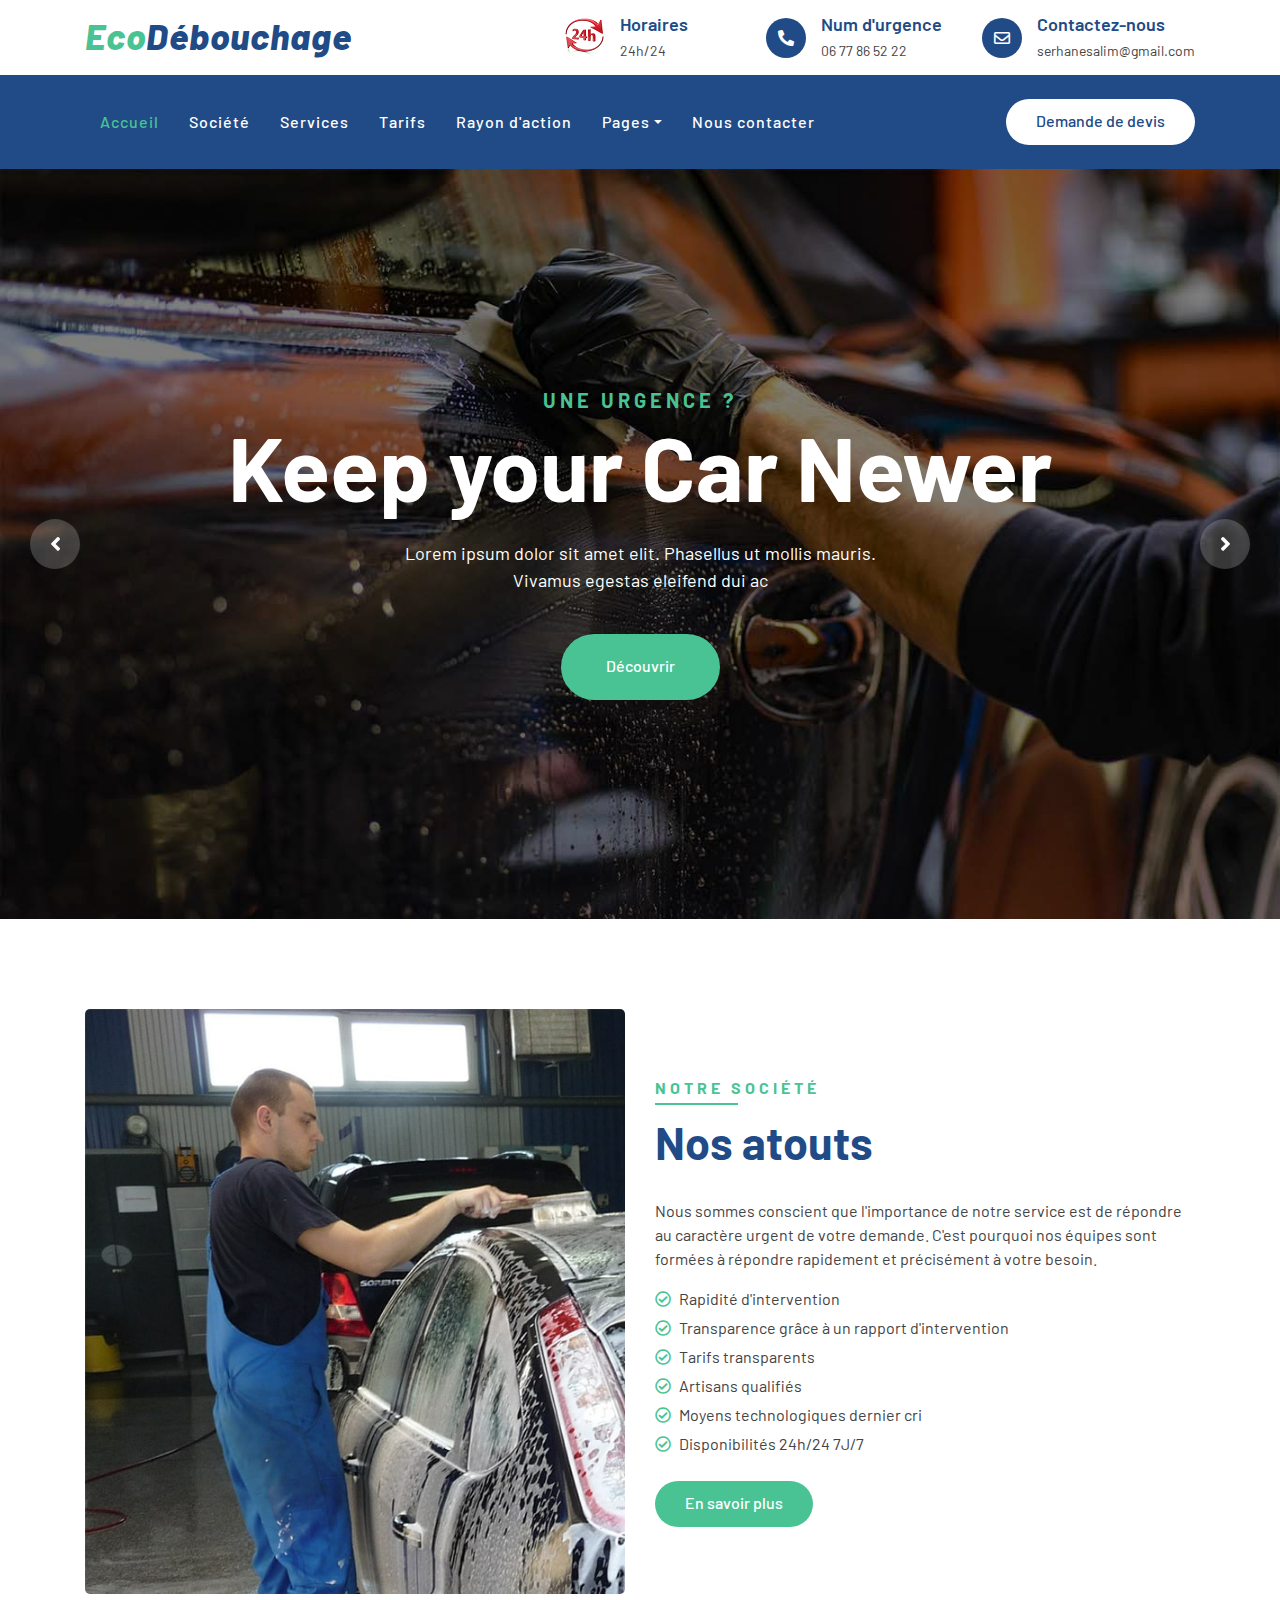
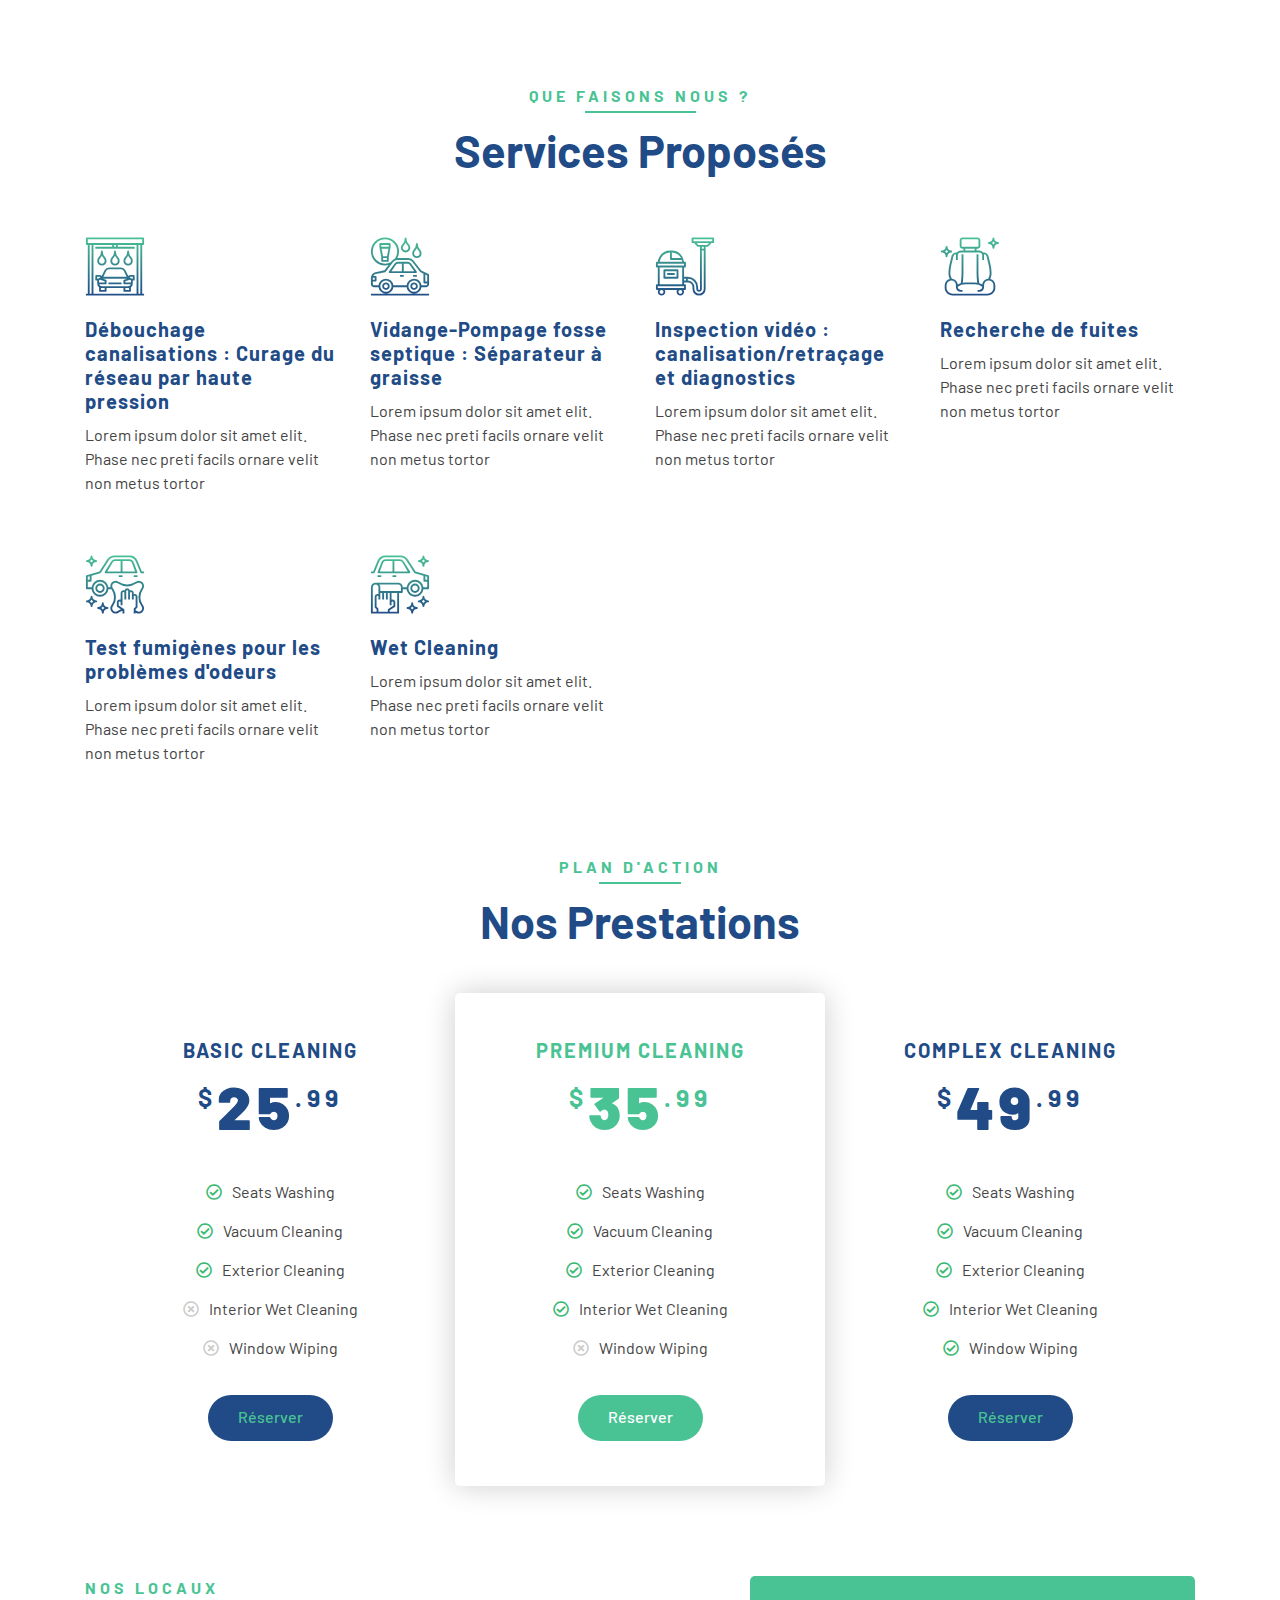
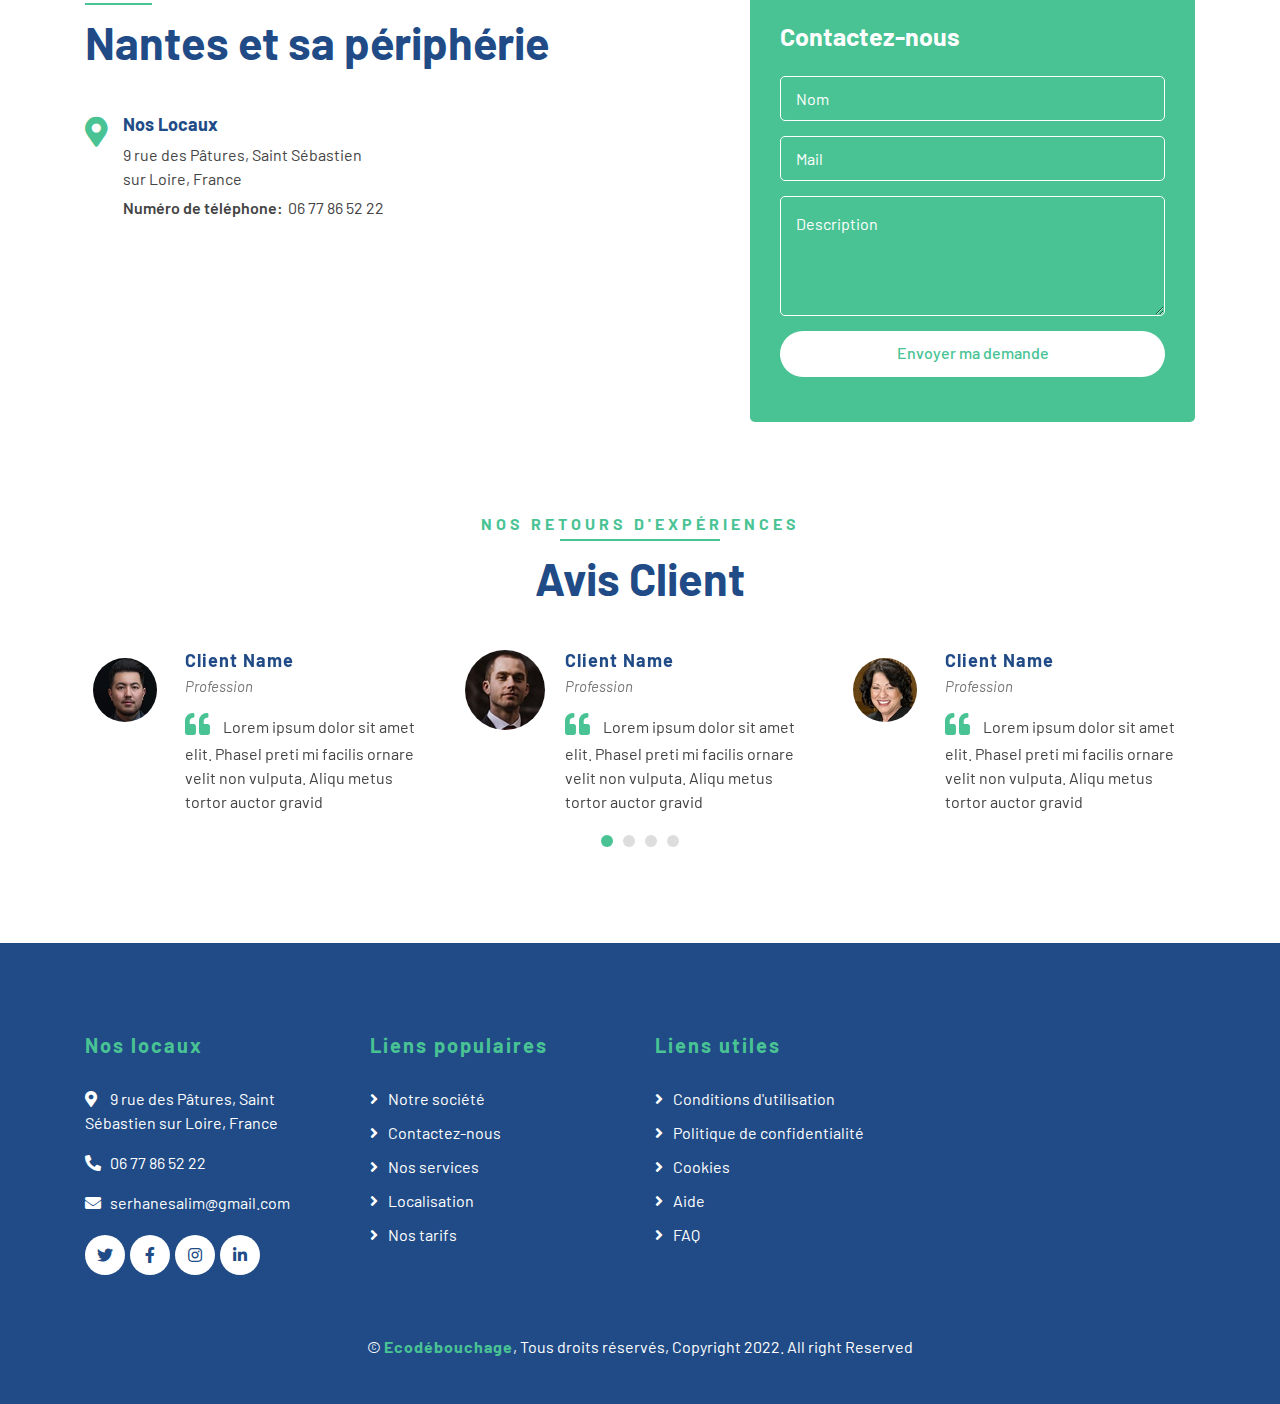
==== index.html @ 268117c9 "15e version, suppression du du bloc employés" ====
<!DOCTYPE html>
<html lang="en">
    <head>
        <meta charset="utf-8">
        <title>Eco débouchage</title>
        <meta content="width=device-width, initial-scale=1.0" name="viewport">
        <meta content="Free Website Template" name="keywords">
        <meta content="Free Website Template" name="description">

        <!-- Favicon -->
        <link href="img/favicon.ico" rel="icon">

        <!-- Google Font -->
        <link href="https://fonts.googleapis.com/css2?family=Barlow:wght@400;500;600;700;800;900&display=swap" rel="stylesheet"> 
        
        <!-- CSS Libraries -->
        <link href="https://stackpath.bootstrapcdn.com/bootstrap/4.4.1/css/bootstrap.min.css" rel="stylesheet">
        <link href="https://cdnjs.cloudflare.com/ajax/libs/font-awesome/5.10.0/css/all.min.css" rel="stylesheet">
        <link href="lib/flaticon/font/flaticon.css" rel="stylesheet">
        <link href="lib/animate/animate.min.css" rel="stylesheet">
        <link href="lib/owlcarousel/assets/owl.carousel.min.css" rel="stylesheet">

        <!-- Template Stylesheet -->
        <link href="css/style.css" rel="stylesheet">
    </head>

    <body>
        <!-- Top Bar Start -->
        <div class="top-bar">
            <div class="container">
                <div class="row align-items-center">
                    <div class="col-lg-4 col-md-12">
                        <div class="logo">
                            <a href="index.html">
                                <h1>Eco<span>Débouchage</span></h1>
                                <!-- <img src="img/logo.jpg" alt="Logo"> -->
                            </a>
                        </div>
                    </div>
                    <div class="col-lg-8 col-md-7 d-none d-lg-block">
                        <div class="row">
                            <div class="col-4">
                                <div class="top-bar-item">
                                    <div class="top-bar-icon">
                                        <img src="img/logo24.PNG" alt="logo24">
                                    </div>
                                    <div class="top-bar-text">
                                        <h3>Horaires</h3>
                                        <p>24h/24</p>
                                    </div>
                                </div>
                            </div>
                            <div class="col-4">
                                <div class="top-bar-item">
                                    <div class="top-bar-icon">
                                        <i class="fa fa-phone-alt"></i>
                                    </div>
                                    <div class="top-bar-text">
                                        <h3>Num d'urgence</h3>
                                        <p>06 77 86 52 22</p>
                                    </div>
                                </div>
                            </div>
                            <div class="col-4">
                                <div class="top-bar-item">
                                    <div class="top-bar-icon">
                                        <i class="far fa-envelope"></i>
                                    </div>
                                    <div class="top-bar-text">
                                        <h3>Contactez-nous</h3>
                                        <p>serhanesalim@gmail.com</p>
                                    </div>
                                </div>
                            </div>
                        </div>
                    </div>
                </div>
            </div>
        </div>
        <!-- Top Bar End -->

        <!-- Nav Bar Start -->
        <div class="nav-bar">
            <div class="container">
                <nav class="navbar navbar-expand-lg bg-dark navbar-dark">
                    <a href="#" class="navbar-brand">MENU</a>
                    <button type="button" class="navbar-toggler" data-toggle="collapse" data-target="#navbarCollapse">
                        <span class="navbar-toggler-icon"></span>
                    </button>

                    <div class="collapse navbar-collapse justify-content-between" id="navbarCollapse">
                        <div class="navbar-nav mr-auto">
                            <a href="index.html" class="nav-item nav-link active">Accueil</a>
                            <a href="about.html" class="nav-item nav-link">Société</a>
                            <a href="service.html" class="nav-item nav-link">Services</a>
                            <a href="price.html" class="nav-item nav-link">Tarifs</a>
                            <a href="location.html" class="nav-item nav-link">Rayon d'action</a>
                            <div class="nav-item dropdown">
                                <a href="#" class="nav-link dropdown-toggle" data-toggle="dropdown">Pages</a>
                                <div class="dropdown-menu">
                                    <a href="team.html" class="dropdown-item">Nos collaborateurs</a>
                                    <a href="booking.html" class="dropdown-item">Prendre un rendez-vous</a>
                                </div>
                            </div>
                            <a href="contact.html" class="nav-item nav-link">Nous contacter</a>
                        </div>
                        <div class="ml-auto">
                            <a class="btn btn-custom" href="#">Demande de devis</a>
                        </div>
                    </div>
                </nav>
            </div>
        </div>
        <!-- Nav Bar End -->


        <!-- Carousel Start -->
        <div class="carousel">
            <div class="container-fluid">
                <div class="owl-carousel">
                    <div class="carousel-item">
                        <div class="carousel-img">
                            <img src="img/carousel-1.jpg" alt="Image">
                        </div>
                        <div class="carousel-text">
                            <h3>Une Urgence ?</h3>
                            <h1>Keep your Car Newer</h1>
                            <p>
                                Lorem ipsum dolor sit amet elit. Phasellus ut mollis mauris. Vivamus egestas eleifend dui ac
                            </p>
                            <a class="btn btn-custom" href="about.html">Découvrir</a>
                        </div>
                    </div>
                    <div class="carousel-item">
                        <div class="carousel-img">
                            <img src="img/carousel-2.jpg" alt="Image">
                        </div>
                        <div class="carousel-text">
                            <h3>Une Urgence ?</h3>
                            <h1>Quality service for you</h1>
                            <p>
                                Morbi sagittis turpis id suscipit feugiat. Suspendisse eu augue urna. Morbi sagittis orci sodales
                            </p>
                            <a class="btn btn-custom" href="about.html">Découvrir</a>
                        </div>
                    </div>
                    <div class="carousel-item">
                        <div class="carousel-img">
                            <img src="img/carousel-3.jpg" alt="Image">
                        </div>
                        <div class="carousel-text">
                            <h3>Une Urgence ?</h3>
                            <h1>Exterior & Interior Washing</h1>
                            <p>
                                Sed ultrices, est eget feugiat accumsan, dui nibh egestas tortor, ut rhoncus nibh ligula euismod quam
                            </p>
                            <a class="btn btn-custom" href="about.html">Découvrir</a>
                        </div>
                    </div>
                </div>
            </div>
        </div>
        <!-- Carousel End -->
        

        <!-- About Start -->
        <div class="about">
            <div class="container">
                <div class="row align-items-center">
                    <div class="col-lg-6">
                        <div class="about-img">
                            <img src="img/about.jpg" alt="Image">
                        </div>
                    </div>
                    <div class="col-lg-6">
                        <div class="section-header text-left">
                            <p>Notre société</p>
                            <h2>Nos atouts</h2>
                        </div>
                        <div class="about-content">
                            <p>
                                Nous sommes conscient que l'importance de notre service est de répondre au caractère urgent de votre demande. C'est pourquoi nos équipes sont formées à répondre rapidement et précisément à votre besoin. 
                            </p>
                            <ul>
                                <li><i class="far fa-check-circle"></i>Rapidité d'intervention</li>
                                <li><i class="far fa-check-circle"></i>Transparence grâce à un rapport d'intervention</li>
                                <li><i class="far fa-check-circle"></i>Tarifs transparents</li>
                                <li><i class="far fa-check-circle"></i>Artisans qualifiés</li>
                                <li><i class="far fa-check-circle"></i>Moyens technologiques dernier cri</li>
                                <li><i class="far fa-check-circle"></i>Disponibilités 24h/24 7J/7</li>
                            </ul>
                            <a class="btn btn-custom" href="service.html">En savoir plus</a>
                        </div>
                    </div>
                </div>
            </div>
        </div>
        <!-- About End -->


        <!-- Service Start -->
        <div class="service">
            <div class="container">
                <div class="section-header text-center">
                    <p>Que faisons nous ?</p>
                    <h2>Services Proposés</h2>
                </div>
                <div class="row">
                    <div class="col-lg-3 col-md-6">
                        <div class="service-item">
                            <i class="flaticon-car-wash-1"></i>
                            <h3>Débouchage canalisations : Curage du réseau par haute pression</h3>
                            <p>Lorem ipsum dolor sit amet elit. Phase nec preti facils ornare velit non metus tortor</p>
                        </div>
                    </div>
                    <div class="col-lg-3 col-md-6">
                        <div class="service-item">
                            <i class="flaticon-car-wash"></i>
                            <h3>Vidange-Pompage fosse septique : Séparateur à graisse</h3>
                            <p>Lorem ipsum dolor sit amet elit. Phase nec preti facils ornare velit non metus tortor</p>
                        </div>
                    </div>
                    <div class="col-lg-3 col-md-6">
                        <div class="service-item">
                            <i class="flaticon-vacuum-cleaner"></i>
                            <h3>Inspection vidéo : canalisation/retraçage et diagnostics</h3>
                            <p>Lorem ipsum dolor sit amet elit. Phase nec preti facils ornare velit non metus tortor</p>
                        </div>
                    </div>
                    <div class="col-lg-3 col-md-6">
                        <div class="service-item">
                            <i class="flaticon-seat"></i>
                            <h3>Recherche de fuites</h3>
                            <p>Lorem ipsum dolor sit amet elit. Phase nec preti facils ornare velit non metus tortor</p>
                        </div>
                    </div>
                    <div class="col-lg-3 col-md-6">
                        <div class="service-item">
                            <i class="flaticon-car-service"></i>
                            <h3>Test fumigènes pour les problèmes d'odeurs</h3>
                            <p>Lorem ipsum dolor sit amet elit. Phase nec preti facils ornare velit non metus tortor</p>
                        </div>
                    </div>
                    <div class="col-lg-3 col-md-6">
                        <div class="service-item">
                            <i class="flaticon-car-service-2"></i>
                            <h3>Wet Cleaning</h3>
                            <p>Lorem ipsum dolor sit amet elit. Phase nec preti facils ornare velit non metus tortor</p>
                        </div>
                    </div>
                </div>
            </div>
        </div>
        <!-- Service End -->
        
        
        <!-- Facts Start -->
        <!-- Facts End -->
        
        
        <!-- Price Start -->
        <div class="price">
            <div class="container">
                <div class="section-header text-center">
                    <p>Plan d'action</p>
                    <h2>Nos Prestations</h2>
                </div>
                <div class="row">
                    <div class="col-md-4">
                        <div class="price-item">
                            <div class="price-header">
                                <h3>Basic Cleaning</h3>
                                <h2><span>$</span><strong>25</strong><span>.99</span></h2>
                            </div>
                            <div class="price-body">
                                <ul>
                                    <li><i class="far fa-check-circle"></i>Seats Washing</li>
                                    <li><i class="far fa-check-circle"></i>Vacuum Cleaning</li>
                                    <li><i class="far fa-check-circle"></i>Exterior Cleaning</li>
                                    <li><i class="far fa-times-circle"></i>Interior Wet Cleaning</li>
                                    <li><i class="far fa-times-circle"></i>Window Wiping</li>
                                </ul>
                            </div>
                            <div class="price-footer">
                                <a class="btn btn-custom" href="">Réserver</a>
                            </div>
                        </div>
                    </div>
                    <div class="col-md-4">
                        <div class="price-item featured-item">
                            <div class="price-header">
                                <h3>Premium Cleaning</h3>
                                <h2><span>$</span><strong>35</strong><span>.99</span></h2>
                            </div>
                            <div class="price-body">
                                <ul>
                                    <li><i class="far fa-check-circle"></i>Seats Washing</li>
                                    <li><i class="far fa-check-circle"></i>Vacuum Cleaning</li>
                                    <li><i class="far fa-check-circle"></i>Exterior Cleaning</li>
                                    <li><i class="far fa-check-circle"></i>Interior Wet Cleaning</li>
                                    <li><i class="far fa-times-circle"></i>Window Wiping</li>
                                </ul>
                            </div>
                            <div class="price-footer">
                                <a class="btn btn-custom" href="">Réserver</a>
                            </div>
                        </div>
                    </div>
                    <div class="col-md-4">
                        <div class="price-item">
                            <div class="price-header">
                                <h3>Complex Cleaning</h3>
                                <h2><span>$</span><strong>49</strong><span>.99</span></h2>
                            </div>
                            <div class="price-body">
                                <ul>
                                    <li><i class="far fa-check-circle"></i>Seats Washing</li>
                                    <li><i class="far fa-check-circle"></i>Vacuum Cleaning</li>
                                    <li><i class="far fa-check-circle"></i>Exterior Cleaning</li>
                                    <li><i class="far fa-check-circle"></i>Interior Wet Cleaning</li>
                                    <li><i class="far fa-check-circle"></i>Window Wiping</li>
                                </ul>
                            </div>
                            <div class="price-footer">
                                <a class="btn btn-custom" href="">Réserver</a>
                            </div>
                        </div>
                    </div>
                </div>
            </div>
        </div>
        <!-- Price End -->
        
        
        <!-- Location Start -->
        <div class="location">
            <div class="container">
                <div class="row">
                    <div class="col-lg-7">
                        <div class="section-header text-left">
                            <p>Nos locaux</p>
                            <h2>Nantes et sa périphérie</h2>
                        </div>
                        <div class="row">
                            <div class="col-md-6">
                                <div class="location-item">
                                    <i class="fa fa-map-marker-alt"></i>
                                    <div class="location-text">
                                        <h3>Nos Locaux</h3>
                                        <p>9 rue des Pâtures, Saint Sébastien sur Loire, France</p>
                                        <p><strong>Numéro de téléphone:</strong>06 77 86 52 22</p>
                                    </div>
                                </div>
                            </div>
                        </div>
                    </div>
                    <div class="col-lg-5">
                        <div class="location-form">
                            <h3>Contactez-nous</h3>
                            <form>
                                <div class="control-group">
                                    <input type="text" class="form-control" placeholder="Nom" required="required" />
                                </div>
                                <div class="control-group">
                                    <input type="email" class="form-control" placeholder="Mail" required="required" />
                                </div>
                                <div class="control-group">
                                    <textarea class="form-control" placeholder="Description" required="required"></textarea>
                                </div>
                                <div>
                                    <button class="btn btn-custom" type="submit">Envoyer ma demande</button>
                                </div>
                            </form>
                        </div>
                    </div>
                </div>
            </div>
        </div>
        <!-- Location End -->
        <!-- Team Start -->
        <!-- Team End -->
        <!-- Testimonial Start -->
        <div class="testimonial">
            <div class="container">
                <div class="section-header text-center">
                    <p>Nos retours d'expériences</p>
                    <h2>Avis Client</h2>
                </div>
                <div class="owl-carousel testimonials-carousel">
                    <div class="testimonial-item">
                        <img src="img/testimonial-1.jpg" alt="Image">
                        <div class="testimonial-text">
                            <h3>Client Name</h3>
                            <h4>Profession</h4>
                            <p>
                                Lorem ipsum dolor sit amet elit. Phasel preti mi facilis ornare velit non vulputa. Aliqu metus tortor auctor gravid
                            </p>
                        </div>
                    </div>
                    <div class="testimonial-item">
                        <img src="img/testimonial-2.jpg" alt="Image">
                        <div class="testimonial-text">
                            <h3>Client Name</h3>
                            <h4>Profession</h4>
                            <p>
                                Lorem ipsum dolor sit amet elit. Phasel preti mi facilis ornare velit non vulputa. Aliqu metus tortor auctor gravid
                            </p>
                        </div>
                    </div>
                    <div class="testimonial-item">
                        <img src="img/testimonial-3.jpg" alt="Image">
                        <div class="testimonial-text">
                            <h3>Client Name</h3>
                            <h4>Profession</h4>
                            <p>
                                Lorem ipsum dolor sit amet elit. Phasel preti mi facilis ornare velit non vulputa. Aliqu metus tortor auctor gravid
                            </p>
                        </div>
                    </div>
                    <div class="testimonial-item">
                        <img src="img/testimonial-4.jpg" alt="Image">
                        <div class="testimonial-text">
                            <h3>Client Name</h3>
                            <h4>Profession</h4>
                            <p>
                                Lorem ipsum dolor sit amet elit. Phasel preti mi facilis ornare velit non vulputa. Aliqu metus tortor auctor gravid
                            </p>
                        </div>
                    </div>
                </div>
            </div>
        </div>
        <!-- Testimonial End -->

        <!-- Footer Start -->
        <div class="footer">
            <div class="container">
                <div class="row">
                    <div class="col-lg-3 col-md-6">
                        <div class="footer-contact">
                            <h2>Nos locaux</h2>
                            <p><i class="fa fa-map-marker-alt"></i>9 rue des Pâtures, Saint Sébastien sur Loire, France</p>
                            <p><i class="fa fa-phone-alt"></i>06 77 86 52 22</p>
                            <p><i class="fa fa-envelope"></i>serhanesalim@gmail.com</p>
                            <div class="footer-social">
                                <a class="btn" href="https://twitter.com"><i class="fab fa-twitter"></i></a>
                                <a class="btn" href="https://fr-fr.facebook.com"><i class="fab fa-facebook-f"></i></a>
                                <a class="btn" href="https://www.instagram.com"><i class="fab fa-instagram"></i></a>
                                <a class="btn" href="https://www.linkedin.com"><i class="fab fa-linkedin-in"></i></a>
                            </div>
                        </div>
                    </div>
                    <div class="col-lg-3 col-md-6">
                        <div class="footer-link">
                            <h2>Liens populaires</h2>
                            <a href="about.html">Notre société</a>
                            <a href="contact.html">Contactez-nous</a>
                            <a href="service.html">Nos services</a>
                            <a href="location.html">Localisation</a>
                            <a href="price.html">Nos tarifs</a>
                        </div>
                    </div>
                    <div class="col-lg-3 col-md-6">
                        <div class="footer-link">
                            <h2>Liens utiles</h2>
                            <a href="">Conditions d'utilisation</a>
                            <a href="">Politique de confidentialité</a>
                            <a href="">Cookies</a>
                            <a href="">Aide</a>
                            <a href="">FAQ</a>
                        </div>
                    </div>
                </div>
            </div>
            <div class="container copyright">
                <p>&copy; <a href="#">Ecodébouchage</a>, Tous droits réservés, Copyright 2022. All right Reserved</p>
            </div>
        </div>
        <!-- Footer End -->
        
        <!-- Back to top button -->
        <a href="#" class="back-to-top"><i class="fa fa-chevron-up"></i></a>
        
        <!-- Pre Loader -->
        <div id="loader" class="show">
            <div class="loader"></div>
        </div>

        <!-- JavaScript Libraries -->
        <script src="https://code.jquery.com/jquery-3.4.1.min.js"></script>
        <script src="https://stackpath.bootstrapcdn.com/bootstrap/4.4.1/js/bootstrap.bundle.min.js"></script>
        <script src="lib/easing/easing.min.js"></script>
        <script src="lib/owlcarousel/owl.carousel.min.js"></script>
        <script src="lib/waypoints/waypoints.min.js"></script>
        <script src="lib/counterup/counterup.min.js"></script>
        
        <!-- Contact Javascript File -->
        <script src="mail/jqBootstrapValidation.min.js"></script>
        <script src="mail/contact.js"></script>

        <!-- Template Javascript -->
        <script src="js/main.js"></script>
    </body>
</html>
---- lib/flaticon/font/flaticon.css ----
/*
  	Flaticon icon font: Flaticon
  	Creation date: 11/10/2020 08:08
  	*/

@font-face {
  font-family: "Flaticon";
  src: url("./Flaticon.eot");
  src: url("./Flaticon.eot?#iefix") format("embedded-opentype"),
       url("./Flaticon.woff2") format("woff2"),
       url("./Flaticon.woff") format("woff"),
       url("./Flaticon.ttf") format("truetype"),
       url("./Flaticon.svg#Flaticon") format("svg");
  font-weight: normal;
  font-style: normal;
}

@media screen and (-webkit-min-device-pixel-ratio:0) {
  @font-face {
    font-family: "Flaticon";
    src: url("./Flaticon.svg#Flaticon") format("svg");
  }
}

[class^="flaticon-"]:before, [class*=" flaticon-"]:before,
[class^="flaticon-"]:after, [class*=" flaticon-"]:after {   
  font-family: Flaticon;
        font-size: 20px;
font-style: normal;
margin-left: 20px;
}

.flaticon-car-wash-1:before { content: "\f100"; }
.flaticon-car-service:before { content: "\f101"; }
.flaticon-seat:before { content: "\f102"; }
.flaticon-car-service-1:before { content: "\f103"; }
.flaticon-car-wash:before { content: "\f104"; }
.flaticon-brush:before { content: "\f105"; }
.flaticon-vacuum-cleaner:before { content: "\f106"; }
.flaticon-brush-1:before { content: "\f107"; }
.flaticon-car-service-2:before { content: "\f108"; }
.flaticon-car-service-3:before { content: "\f109"; }
---- css/style.css ----
/*******************************/
/********* General CSS *********/
/*******************************/
body {
    color: #444444;
    font-weight: 400;
    background: #ffffff;
    font-family: 'Barlow', sans-serif;
}

h1,
h2, 
h3, 
h4,
h5, 
h6 {
    color: #204B86;
}

a {
    color: #204B86;
    transition: .3s;
}

a:hover,
a:active,
a:focus {
    color: #49C394;
    outline: none;
    text-decoration: none;
}

.btn.btn-custom {
    padding: 10px 30px 12px 30px;
    text-align: center; 
    font-size: 16px;
    font-weight: 500;
    color: #ffffff;
    background: #49C394;
    border: none;
    border-radius: 60px;
    box-shadow: inset 0 0 0 0 #204B86;
    transition: ease-out 0.5s;
    -webkit-transition: ease-out 0.5s;
    -moz-transition: ease-out 0.5s;
}

.btn.btn-custom:hover {
    color: #49C394;
    background: #204B86;
    box-shadow: inset 200px 0 0 0 #204B86;
}

.btn:focus,
.form-control:focus {
    box-shadow: none;
}

.container-fluid {
    max-width: 1366px;
}

[class^="flaticon-"]:before, [class*=" flaticon-"]:before,
[class^="flaticon-"]:after, [class*=" flaticon-"]:after {   
    font-size: inherit;
    margin-left: 0;
}


/**********************************/
/****** Loader & Back to Top ******/
/**********************************/
#loader {
    position: fixed;
    top: 0;
    right: 0;
    bottom: 0;
    left: 0;
    display: flex;
    align-items: center;
    justify-content: center;
    background: #ffffff;
    opacity: 0;
    visibility: hidden;
    -webkit-transition: opacity .3s ease-out, visibility 0s linear .3s;
    -o-transition: opacity .3s ease-out, visibility 0s linear .3s;
    transition: opacity .3s ease-out, visibility 0s linear .3s;
    z-index: 999;
}

#loader.show {
    -webkit-transition: opacity .6s ease-out, visibility 0s linear 0s;
    -o-transition: opacity .6s ease-out, visibility 0s linear 0s;
    transition: opacity .6s ease-out, visibility 0s linear 0s;
    visibility: visible;
    opacity: 1;
}

#loader .loader {
    position: relative;
    width: 45px;
    height: 45px;
    border: 5px solid #dddddd;
    border-top: 5px solid #49C394;
    border-radius: 50%;
    -webkit-animation: spin 2s linear infinite;
    animation: spin 2s linear infinite;
}

@-webkit-keyframes spin {
    0% { -webkit-transform: rotate(0deg); }
    100% { -webkit-transform: rotate(360deg); }
}

@keyframes spin {
    0% { transform: rotate(0deg); }
    100% { transform: rotate(360deg); }
}

.back-to-top {
    position: fixed;
    display: none;
    width: 44px;
    height: 44px;
    text-align: center;
    line-height: 1;
    font-size: 22px;
    right: 15px;
    bottom: 15px;
    transition: .5s;
    background: #49C394;
    border-radius: 44px;
    z-index: 9;
}

.back-to-top i {
    color: #ffffff;
    padding-top: 10px;
}

.back-to-top:hover {
    background: #204B86;
}


/**********************************/
/********** Top Bar CSS ***********/
/**********************************/
.top-bar {
    position: relative;
    height: 75px;
    display: flex;
    align-items: center;
    background: #ffffff;
}

.top-bar .logo {
    text-align: left;
    overflow: hidden;
}

.top-bar .logo h1 {
    margin: -4px 0 0 0;
    color: #49C394;
    font-size: 36px;
    line-height: 50px;
    font-weight: 800;
    letter-spacing: 1px;
    font-style: italic;
}

.top-bar .logo h1 span {
    color: #204B86;
}

.top-bar .logo img {
    max-width: 100%;
    max-height: 60px;
}

.top-bar .top-bar-item {
    display: flex;
    align-items: center;
    justify-content: flex-end;
}



.top-bar .logo24 img {
    max-width: 100%;
    max-height: 60px;
}


.top-bar .top-bar-icon {
    width: 40px;
    height: 40px;
    display: flex;
    align-items: center;
    justify-content: center;
    background: #204B86;
    border-radius: 40px;
}

.top-bar .top-bar-icon i {
    margin: 0;
    color: #ffffff;
    font-size: 16px;
}

.top-bar .top-bar-text {
    padding-left: 15px;
}

.top-bar .top-bar-text h3 {
    margin: 0 0 5px 0;
    font-size: 18px;
    font-weight: 600;
}

.top-bar .top-bar-text p {
    margin: 0;
    font-size: 14px;
    font-weight: 400;
}

@media (max-width: 991.98px) {
    .top-bar .logo {
        text-align: center;
    }
}


/**********************************/
/*********** Nav Bar CSS **********/
/**********************************/
.nav-bar {
    position: relative;
    background: #204B86;
}

.nav-bar.nav-sticky {
    position: fixed;
    width: 100%;
    top: 0;
    left: 0;
    box-shadow: 0 2px 5px rgba(0, 0, 0, .3);
    z-index: 999;
}

.nav-bar .navbar {
    padding: 20px 0;
    background: #204B86 !important;
    transition: .3s;
}

.nav-bar.nav-sticky .navbar {
    padding: 5px 0;
}

.navbar-dark .navbar-nav .nav-link,
.navbar-dark .navbar-nav .nav-link:focus,
.navbar-dark .navbar-nav .nav-link:hover,
.navbar-dark .navbar-nav .nav-link.active {
    color: #ffffff;
    padding: 15px;
    font-weight: 500;
    letter-spacing: 1px;
}

.navbar-dark .navbar-nav .nav-link:hover,
.navbar-dark .navbar-nav .nav-link.active {
    color: #49C394;
}

.nav-bar .dropdown-menu {
    margin-top: 0;
    border: 0;
    border-radius: 0;
    background: #f8f9fa;
}

.nav-bar .btn.btn-custom {
    color: #204B86;
    background: #ffffff;
    box-shadow: inset 0 0 0 0 #49C394;
}

.nav-bar .btn:hover {
    color: #ffffff;
    background: #49C394;
    box-shadow: inset 200px 0 0 0 #49C394;
}

@media (min-width: 992px) {
    .nav-bar .navbar-brand {
        display: none;
    }
}

@media (max-width: 991.98px) {
    .navbar-dark .navbar-nav .nav-link,
    .navbar-dark .navbar-nav .nav-link:focus,
    .navbar-dark .navbar-nav .nav-link:hover,
    .navbar-dark .navbar-nav .nav-link.active {
        padding: 5px 0;
    }
    
    .nav-bar .dropdown-menu {
        box-shadow: none;
    }
    
    .nav-bar .btn {
        display: none;
    }
}


/*******************************/
/********** Hero CSS ***********/
/*******************************/
.carousel {
    position: relative;
    width: 100%;
    min-height: 400px;
    background: #ffffff;
    margin-bottom: 45px;
}

.carousel .container-fluid {
    padding: 0;
}

.carousel .carousel-item {
    position: relative;
    width: 100%;
    min-height: 400px;
    display: flex;
    align-items: center;
    justify-content: center;
    flex-direction: column;
}

.carousel .carousel-img {
    position: relative;
    width: 100%;
    height: 100%;
    min-height: 400px;
    text-align: right;
    overflow: hidden;
}

.carousel .carousel-img::after {
    position: absolute;
    content: "";
    top: 0;
    right: 0;
    bottom: 0;
    left: 0;
    background: rgba(0, 0, 0, .5);
    z-index: 1;
}

.carousel .carousel-img img {
    width: 100%;
    height: 100%;
    object-fit: cover;
}

.carousel .carousel-text {
    position: absolute;
    max-width: 992px;
    padding: 0 15px;
    text-align: center;
    display: flex;
    align-items: center;
    justify-content: center;
    flex-direction: column;
    z-index: 2;
}

.carousel .carousel-text h3 {
    color: #49C394;
    font-size: 20px;
    font-weight: 700;
    letter-spacing: 4px;
    text-transform: uppercase;
    margin-bottom: 0px;
}

.carousel .carousel-text h1 {
    color: #ffffff;
    font-size: 90px;
    font-weight: 700;
    margin-bottom: 20px;
    /*text-transform: capitalize;*/
}

.carousel .carousel-text p {
    max-width: 500px;
    color: #ffffff;
    font-size: 18px;
    margin-bottom: 40px;
}

.carousel .btn.btn-custom {
    padding: 20px 45px 22px 45px;
    color: #ffffff;
}

.carousel .btn.btn-custom:hover {
    color: #49C394;
}

.carousel .owl-nav {
    position: absolute;
    width: 100%;
    height: 50px;
    top: calc(50% - 25px);
    left: 0;
    display: flex;
    justify-content: space-between;
    z-index: 9;
}

.carousel .owl-nav .owl-prev,
.carousel .owl-nav .owl-next {
    width: 50px;
    height: 50px;
    display: flex;
    align-items: center;
    justify-content: center;
    color: #ffffff;
    border-radius: 50px;
    background: rgba(256, 256, 256, .2);
    font-size: 22px;
    transition: .5s;
}

.carousel .owl-nav .owl-prev {
    margin-left: 30px;
}

.carousel .owl-nav .owl-next {
    margin-right: 30px;
}

.carousel .owl-nav .owl-prev:hover,
.carousel .owl-nav .owl-next:hover {
    color: #ffffff;
    background: #49C394;
}

.carousel .animated {
    -webkit-animation-duration: 1s;
    animation-duration: 1s;
}

@media (max-width: 991.98px) {
    .carousel .carousel-text h3 {
        margin-bottom: 5px;
    }
    
    .carousel .carousel-text h1 {
        font-size: 60px;
    }
    
    .carousel .carousel-text p {
        font-size: 16px;
    }
    
    .carousel .carousel-text .btn {
        padding: 12px 30px;
        font-size: 15px;
        letter-spacing: 0;
    }
}

@media (max-width: 767.98px) {
    .carousel .carousel-text h3 {
        font-size: 18px;
        letter-spacing: 2px;
        margin-bottom: 15px;
    }
    
    .carousel .carousel-text h1 {
        font-size: 45px;
    }
    
    .carousel .carousel-text .btn {
        padding: 10px 25px;
        font-size: 15px;
        letter-spacing: 0;
    }
}

@media (max-width: 575.98px) {
    .carousel .carousel-text h3 {
        font-size: 14px;
        letter-spacing: 1px;
        margin-bottom: 10px;
    }
    
    .carousel .carousel-text h1 {
        font-size: 30px;
        margin-bottom: 15px;
    }
    
    .carousel .carousel-text p {
        margin-bottom: 25px;
    }
    
    .carousel .carousel-text .btn {
        padding: 8px 20px;
        font-size: 14px;
        letter-spacing: 0;
    }
}


/*******************************/
/******* Page Header CSS *******/
/*******************************/
.page-header {
    position: relative;
    margin-bottom: 45px;
    padding: 90px 0;
    text-align: center;
    background: #204B86;
    border-top: 1px dotted #ffffff;
}

.page-header h2 {
    position: relative;
    color: #ffffff;
    font-size: 60px;
    font-weight: 700;
    margin-bottom: 20px;
    padding-bottom: 5px;
}

.page-header h2::after {
    position: absolute;
    content: "";
    width: 100px;
    height: 2px;
    left: calc(50% - 50px);
    bottom: 0;
    background: #ffffff;
}

.page-header a {
    position: relative;
    padding: 0 12px;
    font-size: 22px;
    color: #ffffff;
}

.page-header a:hover {
    color: #49C394;
}

.page-header a::after {
    position: absolute;
    content: "/";
    width: 8px;
    height: 8px;
    top: -2px;
    right: -7px;
    text-align: center;
    color: #ffffff;
}

.page-header a:last-child::after {
    display: none;
}

@media (max-width: 991.98px) {
    .page-header {
        padding: 60px 0;
    }
    
    .page-header h2 {
        font-size: 45px;
    }
    
    .page-header a {
        font-size: 20px;
    }
}

@media (max-width: 767.98px) {
    .page-header {
        padding: 45px 0;
    }
    
    .page-header h2 {
        font-size: 35px;
    }
    
    .page-header a {
        font-size: 18px;
    }
}


/*******************************/
/******* Section Header ********/
/*******************************/
.section-header {
    position: relative;
    width: 100%;
    max-width: 700px;
    margin: 0 auto 45px auto;
}

.section-header p {
    display: inline-block;
    margin-bottom: 10px;
    padding-bottom: 5px;
    position: relative;
    font-size: 16px;
    font-weight: 700;
    letter-spacing: 4px;
    text-transform: uppercase;
    color: #49C394;
}

.section-header p::after {
    position: absolute;
    content: "";
    width: 50%;
    height: 2px;
    left: 25%;
    bottom: 0;
    background: #49C394;
}

.section-header.text-left p::after {
    left: 0;
}

.section-header.text-right p::after {
    left: 50%;
}

.section-header h2 {
    margin: 0;
    font-size: 45px;
    font-weight: 700;
    /*text-transform: capitalize;  Modifications pour enlever les majuscules de la page Contact dans envoyez nous vos suggestions */
}

@media (max-width: 991.98px) {
    .section-header h2 {
        font-size: 45px;
    }
}

@media (max-width: 767.98px) {
    .section-header h2 {
        font-size: 40px;
    }
}

@media (max-width: 575.98px) {
    .section-header h2 {
        font-size: 35px;
    }
}


/*******************************/
/********** About CSS **********/
/*******************************/
.about {
    position: relative;
    width: 100%;
    padding: 45px 0 15px 0;
}

.about .section-header {
    margin-bottom: 30px;
    margin-left: 0;
}

.about .about-img img {
    width: 100%;
    border-radius: 5px;
    margin-bottom: 30px;
}

.about .about-content {
    margin-bottom: 30px;
}

.about .about-content ul {
    margin: 0;
    padding: 0;
    list-style: none;
    margin-bottom: 25px;
}

.about .about-content ul li {
    margin-bottom: 5px;
}

.about .about-content ul li i {
    margin-right: 8px;
    color: #49C394;
}


/*******************************/
/********* Service CSS *********/
/*******************************/
.service {
    position: relative;
    width: 100%;
    padding: 45px 0 0 0;
}

.service .service-item {
    position: relative;
    width: 100%;
    display: flex;
    flex-direction: column;
    margin-bottom: 45px;
}

.service .service-item i {
    color: #204B86;
    font-size: 75px;
    line-height: 75px;
    margin-bottom: 20px;
}

.service .service-item [class^="flaticon-"]::before {
    margin: 0;
    font-size: 60px;
    line-height: 60px;
    background-image: linear-gradient(#49C394, #204B86);
    -webkit-background-clip: text;
    -webkit-text-fill-color: transparent;
    transition: .5s;
}

.service .service-item h3 {
    margin-bottom: 10px;
    font-size: 20px;
    font-weight: 700;
    letter-spacing: 1px;
}

.service .service-item p {
    margin: 0;
}


/*******************************/
/********** Facts CSS **********/
/*******************************/
.facts {
    position: relative;
    width: 100%;
    min-height: 400px;
    margin: 45px 0;
    display: flex;
    align-items: center;
    background: #204B86;
}

.facts .facts-item {
    display: flex;
    flex-direction: row;
    margin: 25px 0;
}

.facts .facts-item i {
    margin-top: 15px;
    font-size: 45px;
    color: #49C394;
}

.facts .facts-text {
    padding-left: 20px;
}

.facts .facts-text h3 {
    position: relative;
    display: inline-block;
    color: #ffffff;
    font-size: 60px;
    font-weight: 700;
}

.facts .facts-text h3::after {
    position: absolute;
    content: "\f067";
    top: 0px;
    right: -25px;
    color: #ffffff;
    font-size: 25px;
    font-family: "Font Awesome 5 Free";
    font-weight: 900;
}

.facts .facts-text p {
    color: #ffffff;
    font-size: 18px;
    font-weight: 500;
    margin: 0;
}


/*******************************/
/********* Pricing CSS *********/
/*******************************/
.price {
    position: relative;
    width: 100%;
    padding: 45px 0 15px 0;
}

.price .row {
    padding: 0 15px;
}

.price .col-md-4 {
    padding: 0;
}

.price .price-item {
    position: relative;
    margin-bottom: 30px;
    background: #ffffff;
    border-radius: 5px;
    text-align: center;
}

.price .featured-item {
    box-shadow: 0 0 30px rgba(0, 0, 0, .2);
    z-index: 1;
}

.price .price-header {
    padding: 45px 0 30px 0;
}

.price .price-header h3 {
    font-size: 20px;
    font-weight: 700;
    letter-spacing: 2px;
    text-transform: uppercase;
}

.price .price-header h2 {
    display: flex;
    align-items: flex-start;
    justify-content: center;
    font-size: 60px;
    font-weight: 700;
    letter-spacing: 5px;
}

.price .price-header h2 span {
    font-size: 25px;
    line-height: 55px;
}

.price .price-item.featured-item h2,
.price .price-item.featured-item h3 {
    color: #49C394;
}

.price .price-body {
    padding: 0 0 20px 0;
}

.price .price-body ul {
    margin: 0;
    padding: 0;
    list-style: none;
}

.price .price-body ul li {
    padding: 0 0 15px 0;
}

.price .price-body ul li i {
    margin-right: 10px;
}

.price .price-body ul li i.fa-check-circle {
    color: #39B972;
}

.price .price-body ul li i.fa-times-circle {
    color: #cccccc;
}

.price .price-item .price-footer {
    padding-bottom: 45px;
}

.price .price-item .price-footer .btn.btn-custom {
    color: #49C394;
    background: #204B86;
    box-shadow: inset 0 0 0 0 #49C394;
}

.price .price-item .price-footer .btn.btn-custom:hover {
    color: #ffffff;
    background: #49C394;
    box-shadow: inset 200px 0 0 0 #49C394;
}

.price .price-item.featured-item .price-footer .btn.btn-custom {
    color: #ffffff;
    background: #49C394;
    box-shadow: inset 0 0 0 0 #204B86;
}

.price .price-item.featured-item .price-footer .btn.btn-custom:hover {
    color: #49C394;
    background: #204B86;
    box-shadow: inset 200px 0 0 0 #204B86;
}


/*******************************/
/******** Location CSS *********/
/*******************************/
.location {
    position: relative;
    width: 100%;
    padding: 45px 0;
}

.location .location-item {
    display: flex;
    margin-bottom: 30px;
}

.location .location-item i {
    padding-top: 3px;
    font-size: 30px;
    color: #49C394;
}

.location .location-text {
    padding-left: 15px;
}

.location .location-text h3 {
    font-size: 18px;
    font-weight: 700;
}

.location .location-text p {
    margin-bottom: 5px;
}

.location .location-text p strong {
    margin-right: 5px;
    font-weight: 600;
}

.location .location-form {
    padding: 45px 30px;
    background: #49C394;
    border-radius: 5px;
}

.location .location-form h3 {
    color: #ffffff;
    font-size: 25px;
    font-weight: 700;
    margin-bottom: 25px;
}

.location .location-form .control-group {
    margin-bottom: 15px;
}

.location .location-form .form-control {
    height: 45px;
    color: #ffffff;
    padding: 0 15px;
    border-radius: 5px;
    border: 1px solid #ffffff;
    background: transparent;
}

.location .location-form textarea.form-control {
    height: 120px;
    padding: 15px;
}

.location .location-form .form-control::placeholder {
    color: #ffffff;
    opacity: 1;
}

.location .location-form .form-control:-ms-input-placeholder,
.location .location-form .form-control::-ms-input-placeholder {
    color: #ffffff;
}

.location .location-form .btn.btn-custom {
    width: 100%;
    color: #49C394;
    background: #ffffff;
    box-shadow: inset 0 0 0 0 #204B86;
}

.location .location-form .btn.btn-custom:hover {
    color: #ffffff;
    background: #49C394;
    box-shadow: inset 400px 0 0 0 #204B86;
}

@media(min-width: 576px) and (max-width: 991.89px) {
    .location .location-form .btn.btn-custom:hover {
        box-shadow: inset 650px 0 0 0 #204B86;
    }
}


/*******************************/
/*********** Team CSS **********/
/*******************************/
.team {
    position: relative;
    width: 100%;
    padding: 45px 0 15px 0;
}

.team .team-item {
    position: relative;
    margin-bottom: 30px;
}

.team .team-img {
    position: relative;
    border-radius: 5px 5px 0 0;
    overflow: hidden;
}

.team .team-img img {
    width: 100%;
    transition: .3s;
}

.team .team-item:hover img {
    transform: scale(1.1);
}

.team .team-text {
    position: relative;
    width: 100%;
    padding: 35px 30px 30px 30px;
    text-align: center;
    background: #204B86;
    border-radius: 0 0 5px 5px;
    transition: .5s;
}

.team .team-item:hover .team-text {
    background: #49C394;
}

.team .team-text h2 {
    color: #ffffff;
    font-size: 20px;
    font-weight: 600;
    letter-spacing: 1px;
    margin-bottom: 10px;
}

.team .team-text p {
    margin: 0;
    color: #ffffff;
}

.team .team-social {
    position: absolute;
    width: 100%;
    height: 40px;
    top: -20px;
    left: 0;
    text-align: center;
    font-size: 0;
}

.team .team-social a {
    display: inline-block;
    width: 40px;
    height: 40px;
    margin: 0 3px;
    padding: 7px 0;
    text-align: center;
    font-size: 16px;
    color: #ffffff;
    background: #204B86;
    border-radius: 40px;
    transition: .5s;
}

.team .team-item:hover .team-social a {
    background: #49C394;
}

.team .team-social a:hover {
    color: #204B86;
}


/*******************************/
/******* Testimonial CSS *******/
/*******************************/
.testimonial {
    position: relative;
    width: 100%;
    padding: 45px 0;
}

.testimonial .testimonials-carousel {
    position: relative;
    width: calc(100% + 30px);
    margin: 0 -15px;
}

.testimonial .testimonial-item {
    position: relative;
    width: 100%;
    padding: 0 15px;
    display: flex;
}

.testimonial .testimonial-item img {
    width: 80px;
    height: 80px;
    border-radius: 80px;
    transform: scale(.8);
    transition: 2s;
}

.testimonial .owl-item.center .testimonial-item img {
    transform: scale(1);
}

.testimonial .testimonial-text {
    width: calc(100% - 100px);
    padding-left: 20px;
}

.testimonial .testimonial-text h3 {
    font-size: 18px;
    font-weight: 700;
    letter-spacing: 1px;
    margin-bottom: 5px;
}

.testimonial .testimonial-text h4 {
    color: #777777;
    font-size: 15px;
    font-weight: 400;
    font-style: italic;
    margin-bottom: 10px;
}

.testimonial .testimonial-text p {
    margin: 0;
}

.testimonial .testimonial-text p::before {
    content: "\f10d";
    font-size: 25px;
    font-family: "Font Awesome 5 Free";
    font-weight: 900;
    color: #49C394;
    margin-right: 10px;
}

.testimonial .owl-dots {
    margin-top: 15px;
    text-align: center;
}

.testimonial .owl-dot {
    display: inline-block;
    margin: 0 5px;
    width: 12px;
    height: 12px;
    border-radius: 10px;
    background: #dddddd;
}

.testimonial .owl-dot.active {
    background: #49C394;
}


/*******************************/
/*********** Blog CSS **********/
/*******************************/
.blog {
    position: relative;
    width: 100%;
    padding: 45px 0 0 0;
}

.blog .blog-item {
    margin-bottom: 45px;
}

.blog .blog-img {
    position: relative;
    width: 100%;
}

.blog .blog-img img {
    width: 100%;
    border-radius: 5px;
}

.blog .meta-date {
    position: absolute;
    width: 70px;
    height: 70px;
    bottom: 10%;
    left: calc(50% - 35px);
    display: flex;
    align-items: center;
    justify-content: center;
    flex-direction: column;
    border-radius: 70px;
    background: #204B86;
    color: #ffffff;
    opacity: 0;
    transition: .5s;
}

.blog .meta-date span {
    font-size: 14px;
    font-weight: 400;
    letter-spacing: 1px;
}

.blog .meta-date strong {
    font-size: 16px;
    font-weight: 700;
    line-height: 16px;
    letter-spacing: 3px;
    text-transform: uppercase;
}

.blog .blog-item:hover .meta-date {
    bottom: calc(50% - 35px);
    opacity: 1;
}

.blog .blog-text {
    padding: 25px 0 20px 0;
}

.blog .blog-text h3 {
    font-size: 22px;
    font-weight: 700;
}

.blog .blog-text h3 a {
    color: #204B86;
}

.blog .blog-text h3 a:hover {
    color: #49C394;
}

.blog .blog-text p {
    margin: 0;
}

.blog .blog-meta {
    display: flex;
}

.blog .blog-meta p {
    margin: 0;
    font-size: 14px;
    line-height: 14px;
    padding: 0 10px;
    border-right: 1px solid rgba(0, 0, 0, .15);
}

.blog .blog-meta p:first-child {
    padding-left: 0;
}

.blog .blog-meta p:last-child {
    padding-right: 0;
    border: none;
}

.blog .blog-meta i {
    color: #999999;
    margin-right: 5px;
}

.blog .blog-meta a {
    color: #999999;
}

.blog .blog-meta a:hover {
    color: #49C394;
}

.blog .pagination {
    margin-bottom: 15px;
}

.blog .pagination .page-link {
    color: #204B86;
    border-radius: 0;
    border-color: #204B86;
}

.blog .pagination .page-link:hover,
.blog .pagination .page-item.active .page-link {
    color: #49C394;
    background: #204B86;
}

.blog .pagination .disabled .page-link {
    color: #999999;
}


/*******************************/
/********* Contact CSS *********/
/*******************************/
.contact {
    position: relative;
    width: 100%;
    padding: 45px 0;
}

.contact .contact-info {
    width: 100%;
    margin-bottom: 45px;
    padding: 35px 30px 10px 30px;
    border-radius: 5px;
    background: #204B86;
    
}

.contact .contact-info h2 {
    color: #ffffff;
    font-size: 25px;
    font-weight: 700;
    margin-bottom: 30px;
}

.contact .contact-info-item {
    display: flex;
    align-items: center;
    justify-content: flex-start;
    margin-bottom: 30px;
}

.contact .contact-info-icon {
    width: 60px;
    height: 60px;
    display: flex;
    align-items: center;
    justify-content: center;
    background: #ffffff;
    border-radius: 60px;
}

.contact .contact-info-icon i {
    margin: 0;
    color: #204B86;
    font-size: 16px;
}

.contact .contact-info-text {
    padding-left: 20px;
}

.contact .contact-info-text h3 {
    margin: 0 0 5px 0;
    color: #ffffff;
    font-size: 18px;
    font-weight: 700;
    letter-spacing: 1px;
}

.contact .contact-info-text p {
    margin: 0;
    color: #ffffff;
    font-size: 16px;
    font-weight: 500;
}

.contact .contact-form {
    position: relative;
    width: 100%;
    margin-bottom: 45px;
}

.contact .contact-form input {
    padding: 15px;
    border-radius: 5px;
    border: 1px solid #204B86;
}

.contact .contact-form textarea {
    height: 125px;
    padding: 8px 15px;
    border-radius: 5px;
    border: 1px solid #204B86;
}

.contact .help-block ul {
    margin: 0;
    padding: 0;
    list-style-type: none;
}

.contact iframe {
    width: 100%;
    height: 400px;
    border-radius: 5px;
}


/*******************************/
/******* Single Post CSS *******/
/*******************************/
.single {
    position: relative;
    padding: 45px 0;
}

.single .single-content {
    position: relative;
    margin-bottom: 30px;
    overflow: hidden;
}

.single .single-content img {
    margin-bottom: 20px;
    width: 100%;
    border-radius: 5px;
}

.single .single-tags {
    margin: -5px -5px 41px -5px;
    font-size: 0;
}

.single .single-tags a {
    margin: 5px;
    display: inline-block;
    padding: 7px 15px;
    font-size: 14px;
    font-weight: 500;
    color: #204B86;
    border: 1px solid #204B86;
    border-radius: 5px;
}

.single .single-tags a:hover {
    color: #ffffff;
    background: #49C394;
    border-color: #49C394;
}

.single .single-bio {
    padding: 30px;
    background: #204B86;
    display: flex;
    align-items: center;
    justify-content: center;
    flex-direction: column;
    border-radius: 5px;
}

.single .single-bio-img {
    width: 100%;
    max-width: 115px;
    padding: 15px;
    background: #ffffff;
    border-radius: 100px;
    margin-bottom: 20px;
}

.single .single-bio-img img {
    width: 100%;
    border-radius: 100px;
}

.single .single-bio-text {
    text-align: center;
}

.single .single-bio-text h3 {
    color: #ffffff;
    font-size: 20px;
    font-weight: 700;
    letter-spacing: 1px;
}

.single .single-bio-text p {
    color: #ffffff;
    margin: 0;
}

.single .single-bio-social {
    margin-top: 20px;
    display: flex;
}

.single .single-bio-social a {
    width: 40px;
    height: 40px;
    display: flex;
    align-items: center;
    justify-content: center;
    color: #204B86;
    background: #ffffff;
    border-radius: 40px;
    margin-right: 5px;
    transition: .5s;
}

.single .single-bio-social a:last-child {
    margin: 0;
}

.single .single-bio-social a:hover {
    color: #ffffff;
    background: #49C394;
}

.single .single-related {
    margin-bottom: 45px;
}

.single .single-related h2 {
    font-size: 30px;
    font-weight: 700;
    margin-bottom: 25px;
}

.single .related-slider {
    position: relative;
    margin: 0 -15px;
    width: calc(100% + 30px);
}

.single .related-slider .post-item {
    margin: 0 15px;
}

.single .post-item {
    display: flex;
    align-items: center;
    margin-bottom: 15px;
}

.single .post-item .post-img {
    width: 100%;
    max-width: 80px;
}

.single .post-item .post-img img {
    width: 100%;
    border-radius: 5px;
}

.single .post-item .post-text {
    padding-left: 15px;
}

.single .post-item .post-text a {
    font-size: 17px;
    font-weight: 500;
}

.single .post-item .post-text a:hover {
    color: #49C394;
}

.single .post-item .post-meta {
    display: flex;
    margin-top: 8px;
}

.single .post-item .post-meta p {
    display: inline-block;
    margin: 0;
    padding: 0 3px;
    font-size: 14px;
    font-weight: 400;
    font-style: italic;
}

.single .post-item .post-meta p a {
    margin-left: 5px;
    color: #777777;
    font-size: 14px;
    font-weight: 400;
    font-style: normal;
}

.single .related-slider .owl-nav {
    position: absolute;
    width: 90px;
    top: -55px;
    right: 15px;
    display: flex;
}

.single .related-slider .owl-nav .owl-prev,
.single .related-slider .owl-nav .owl-next {
    margin-left: 15px;
    width: 30px;
    height: 30px;
    display: flex;
    align-items: center;
    justify-content: center;
    color: #ffffff;
    background: #204B86;
    border-radius: 5px;
    font-size: 16px;
    transition: .3s;
}

.single .related-slider .owl-nav .owl-prev:hover,
.single .related-slider .owl-nav .owl-next:hover {
    color: #ffffff;
    background: #49C394;
}

.single .single-comment {
    position: relative;
    margin-bottom: 45px;
}

.single .single-comment h2 {
    font-size: 30px;
    font-weight: 700;
    margin-bottom: 25px;
}

.single .comment-list {
    list-style: none;
    padding: 0;
}

.single .comment-child {
    list-style: none;
}

.single .comment-body {
    display: flex;
    margin-bottom: 30px;
}

.single .comment-img {
    width: 60px;
}

.single .comment-img img {
    width: 100%;
    border-radius: 60px;
}

.single .comment-text {
    padding-left: 15px;
    width: calc(100% - 60px);
}

.single .comment-text h3 {
    font-size: 20px;
    font-weight: 600;
    margin-bottom: 3px;
}

.single .comment-text span {
    display: block;
    font-size: 14px;
    font-weight: 500;
    margin-bottom: 5px;
}

.single .comment-text .btn {
    padding: 3px 10px;
    font-size: 14px;
    font-weight: 500;
    color: #204B86;
    background: #dddddd;
    border-radius: 5px;
}

.single .comment-text .btn:hover {
    color: #ffffff;
    background: #49C394;
}

.single .comment-form {
    position: relative;
}

.single .comment-form h2 {
    font-size: 30px;
    font-weight: 700;
    margin-bottom: 25px;
}

.single .comment-form form {
    padding: 30px;
    background: #f3f6ff;
    border-radius: 5px;
}

.single .comment-form form .form-group:last-child {
    margin: 0;
}

.single .comment-form input,
.single .comment-form textarea {
    border-radius: 5px;
    border-color: #eeeeee;
}

.single .comment-form input:focus,
.single .comment-form textarea:focus {
    border-color: #49C394;
}

.single .comment-form .btn {
    border-radius: 45px;
}


/**********************************/
/*********** Sidebar CSS **********/
/**********************************/
.sidebar {
    position: relative;
    width: 100%;
}

@media(max-width: 991.98px) {
    .sidebar {
        margin-top: 45px;
    }
}

.sidebar .sidebar-widget {
    position: relative;
    margin-bottom: 45px;
}

.sidebar .sidebar-widget .widget-title {
    position: relative;
    margin-bottom: 30px;
    padding-bottom: 5px;
    font-size: 25px;
    font-weight: 700;
}

.sidebar .sidebar-widget .widget-title::after {
    position: absolute;
    content: "";
    width: 60px;
    height: 2px;
    bottom: 0;
    left: 0;
    background: #49C394;
}

.sidebar .sidebar-widget .search-widget {
    position: relative;
}

.sidebar .search-widget input {
    height: 50px;
    border: 1px solid #dddddd;
    border-radius: 5px;
}

.sidebar .search-widget input:focus {
    box-shadow: none;
    border-color: #49C394;
}

.sidebar .search-widget .btn {
    position: absolute;
    top: 6px;
    right: 15px;
    height: 40px;
    padding: 0;
    font-size: 25px;
    color: #204B86;
    background: none;
    border-radius: 0;
    border: none;
    transition: .3s;
}

.sidebar .search-widget .btn:hover {
    color: #49C394;
}

.sidebar .sidebar-widget .recent-post {
    position: relative;
}

.sidebar .sidebar-widget .tab-post {
    position: relative;
}

.sidebar .tab-post .nav.nav-pills {
    border-radius: 5px;
    overflow: hidden;
}

.sidebar .tab-post .nav.nav-pills .nav-link {
    color: #ffffff;
    background: #204B86;
    border-radius: 0;
}

.sidebar .tab-post .nav.nav-pills .nav-link:hover,
.sidebar .tab-post .nav.nav-pills .nav-link.active {
    color: #ffffff;
    background: #49C394;
}

.sidebar .tab-post .tab-content {
    padding: 15px 0 0 0;
    background: transparent;
}

.sidebar .tab-post .tab-content .container {
    padding: 0;
}

.sidebar .sidebar-widget .category-widget {
    position: relative;
}

.sidebar .category-widget ul {
    margin: 0;
    padding: 0;
    list-style: none;
}

.sidebar .category-widget ul li {
    margin: 0 0 12px 22px; 
}

.sidebar .category-widget ul li:last-child {
    margin-bottom: 0; 
}

.sidebar .category-widget ul li a {
    display: inline-block;
    line-height: 23px;
    font-weight: 500;
    letter-spacing: 1px;
}

.sidebar .category-widget ul li::before {
    position: absolute;
    content: '\f105';
    font-family: 'Font Awesome 5 Free';
    font-weight: 900;
    color: #49C394;
    left: 1px;
}

.sidebar .category-widget ul li span {
    display: inline-block;
    float: right;
}

.sidebar .sidebar-widget .tag-widget {
    position: relative;
    margin: -5px -5px;
}

.single .tag-widget a {
    margin: 5px;
    display: inline-block;
    padding: 7px 15px;
    font-size: 14px;
    font-weight: 400;
    color: #204B86;
    border: 1px solid #204B86;
    border-radius: 5px;
}

.single .tag-widget a:hover {
    color: #ffffff;
    background: #49C394;
    border-color: #49C394;
}

.sidebar .image-widget {
    display: block;
    width: 100%;
    overflow: hidden;
}

.sidebar .image-widget img {
    max-width: 100%;
    border-radius: 5px;
    transition: .3s;
}

.sidebar .image-widget img:hover {
    transform: scale(1.1);
}


/*******************************/
/********* Footer CSS **********/
/*******************************/
.footer {
    position: relative;
    margin-top: 45px;
    padding-top: 90px;
    background: #204B86;
}

.footer .footer-contact,
.footer .footer-link,
.footer .footer-newsletter {
    position: relative;
    margin-bottom: 45px;
    color: #ffffff;
}

.footer .footer-contact h2,
.footer .footer-link h2,
.footer .footer-newsletter h2 {
    margin-bottom: 30px;
    font-size: 20px;
    font-weight: 700;
    letter-spacing: 2px;
    color: #49C394;
}

.footer .footer-link a {
    display: block;
    margin-bottom: 10px;
    color: #ffffff;
    transition: .3s;
}

.footer .footer-link a::before {
    position: relative;
    content: "\f105";
    font-family: "Font Awesome 5 Free";
    font-weight: 900;
    margin-right: 10px;
}

.footer .footer-link a:hover {
    color: #49C394;
    letter-spacing: 1px;
}

.footer .footer-contact p i {
    width: 25px;
}

.footer .footer-social {
    position: relative;
    margin-top: 20px;
    display: flex;
}

.footer .footer-social a {
    width: 40px;
    height: 40px;
    display: flex;
    align-items: center;
    justify-content: center;
    color: #204B86;
    background: #ffffff;
    border-radius: 40px;
    margin-right: 5px;
    transition: .5s;
}

.footer .footer-social a:last-child {
    margin: 0;
}

.footer .footer-social a:hover {
    color: #ffffff;
    background: #49C394;
}

.footer .footer-newsletter form {
    position: relative;
    width: 100%;
}

.footer .footer-newsletter input {
    margin-bottom: 15px;
    height: 45px;
    background: transparent;
    border: 1px solid #ffffff;
    border-radius: 5px;
}

.footer .footer-newsletter label {
    margin-top: 5px;
    color: #777777;
    font-size: 14px;
    letter-spacing: 1px;
}

.footer .footer-newsletter .btn.btn-custom {
    width: 100%;
    color: #204B86;
    background: #ffffff;
    box-shadow: inset 0 0 0 0 #49C394;
}

.footer .footer-newsletter .btn:hover {
    color: #ffffff;
    background: #49C394;
    box-shadow: inset 200px 0 0 0 #49C394;
}

.footer .copyright {
    text-align: center;
    padding-top: 15px;
    padding-bottom: 45px;
}

.footer .copyright p {
    margin: 0;
    color: #ffffff;
}

.footer .copyright p a {
    color: #49C394;
    font-weight: 700;
    letter-spacing: 1px;
}

.footer .copyright p a:hover {
    color: #ffffff;
}
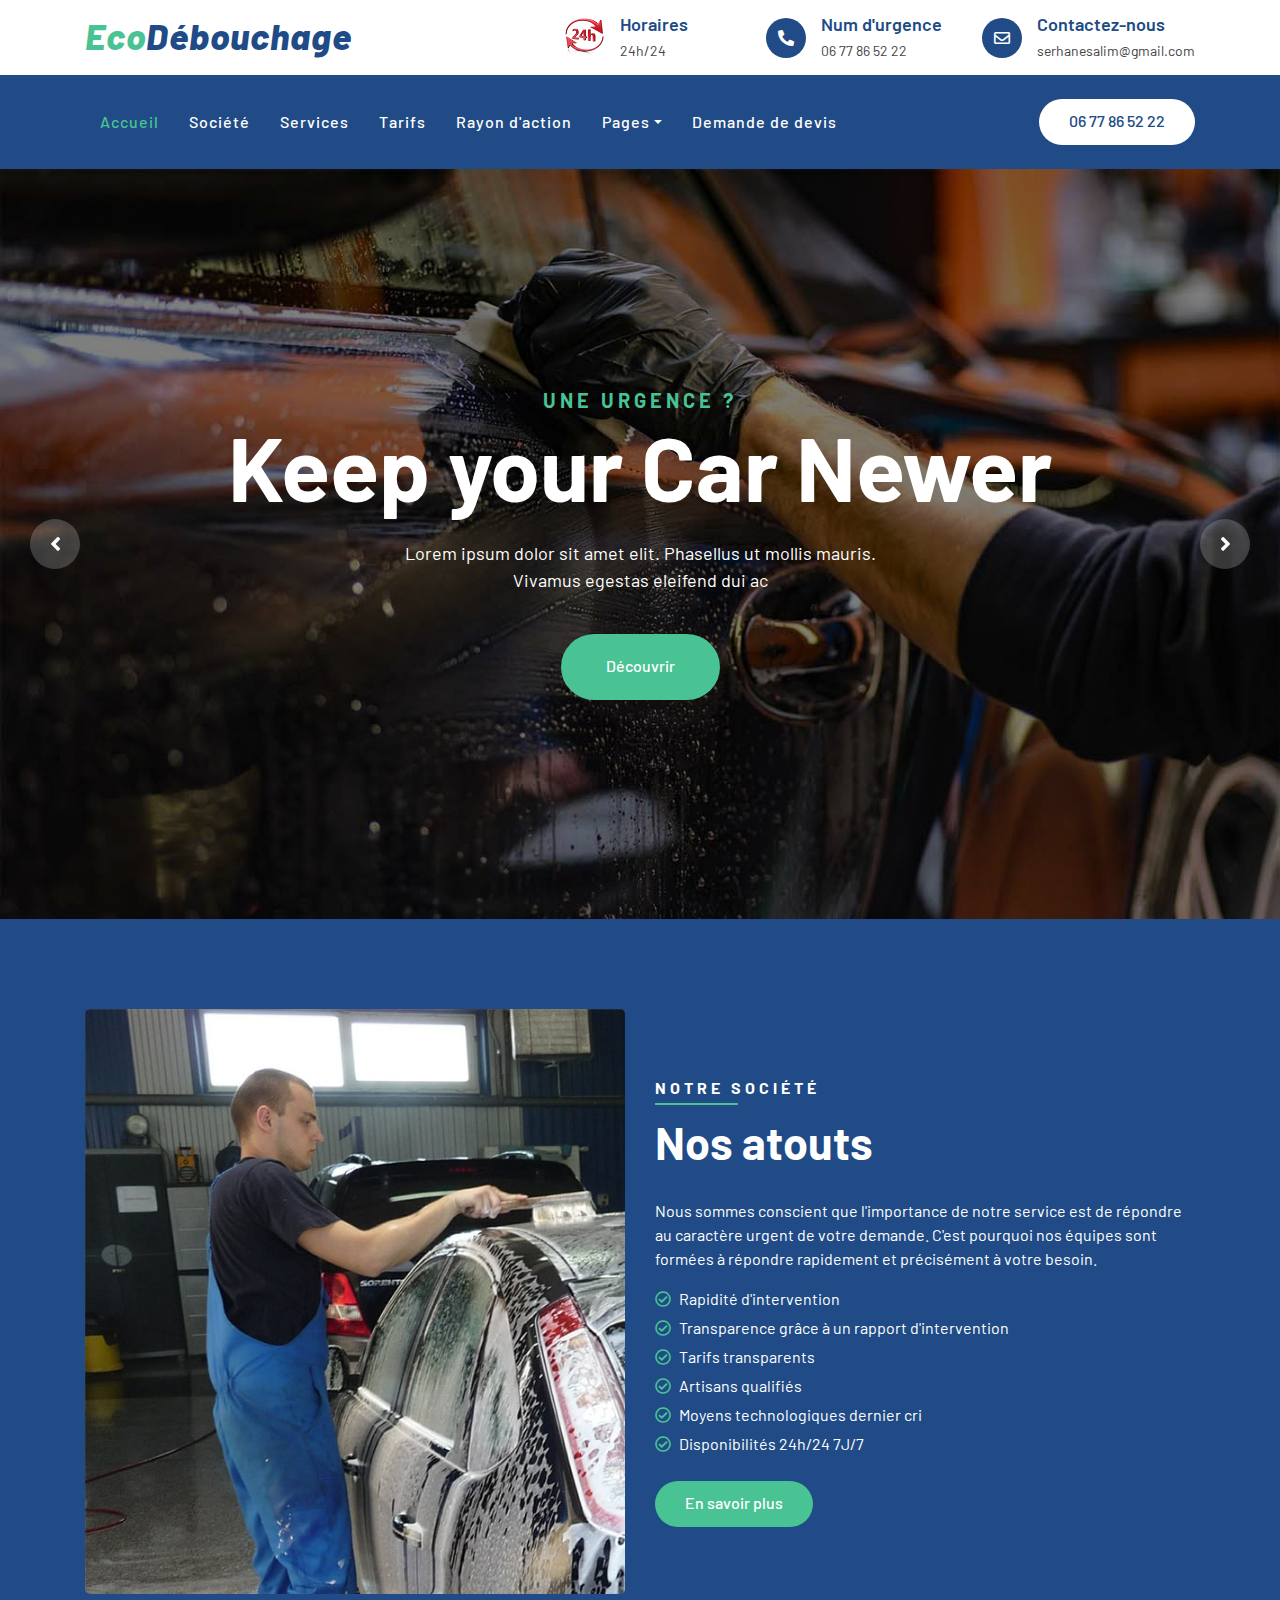
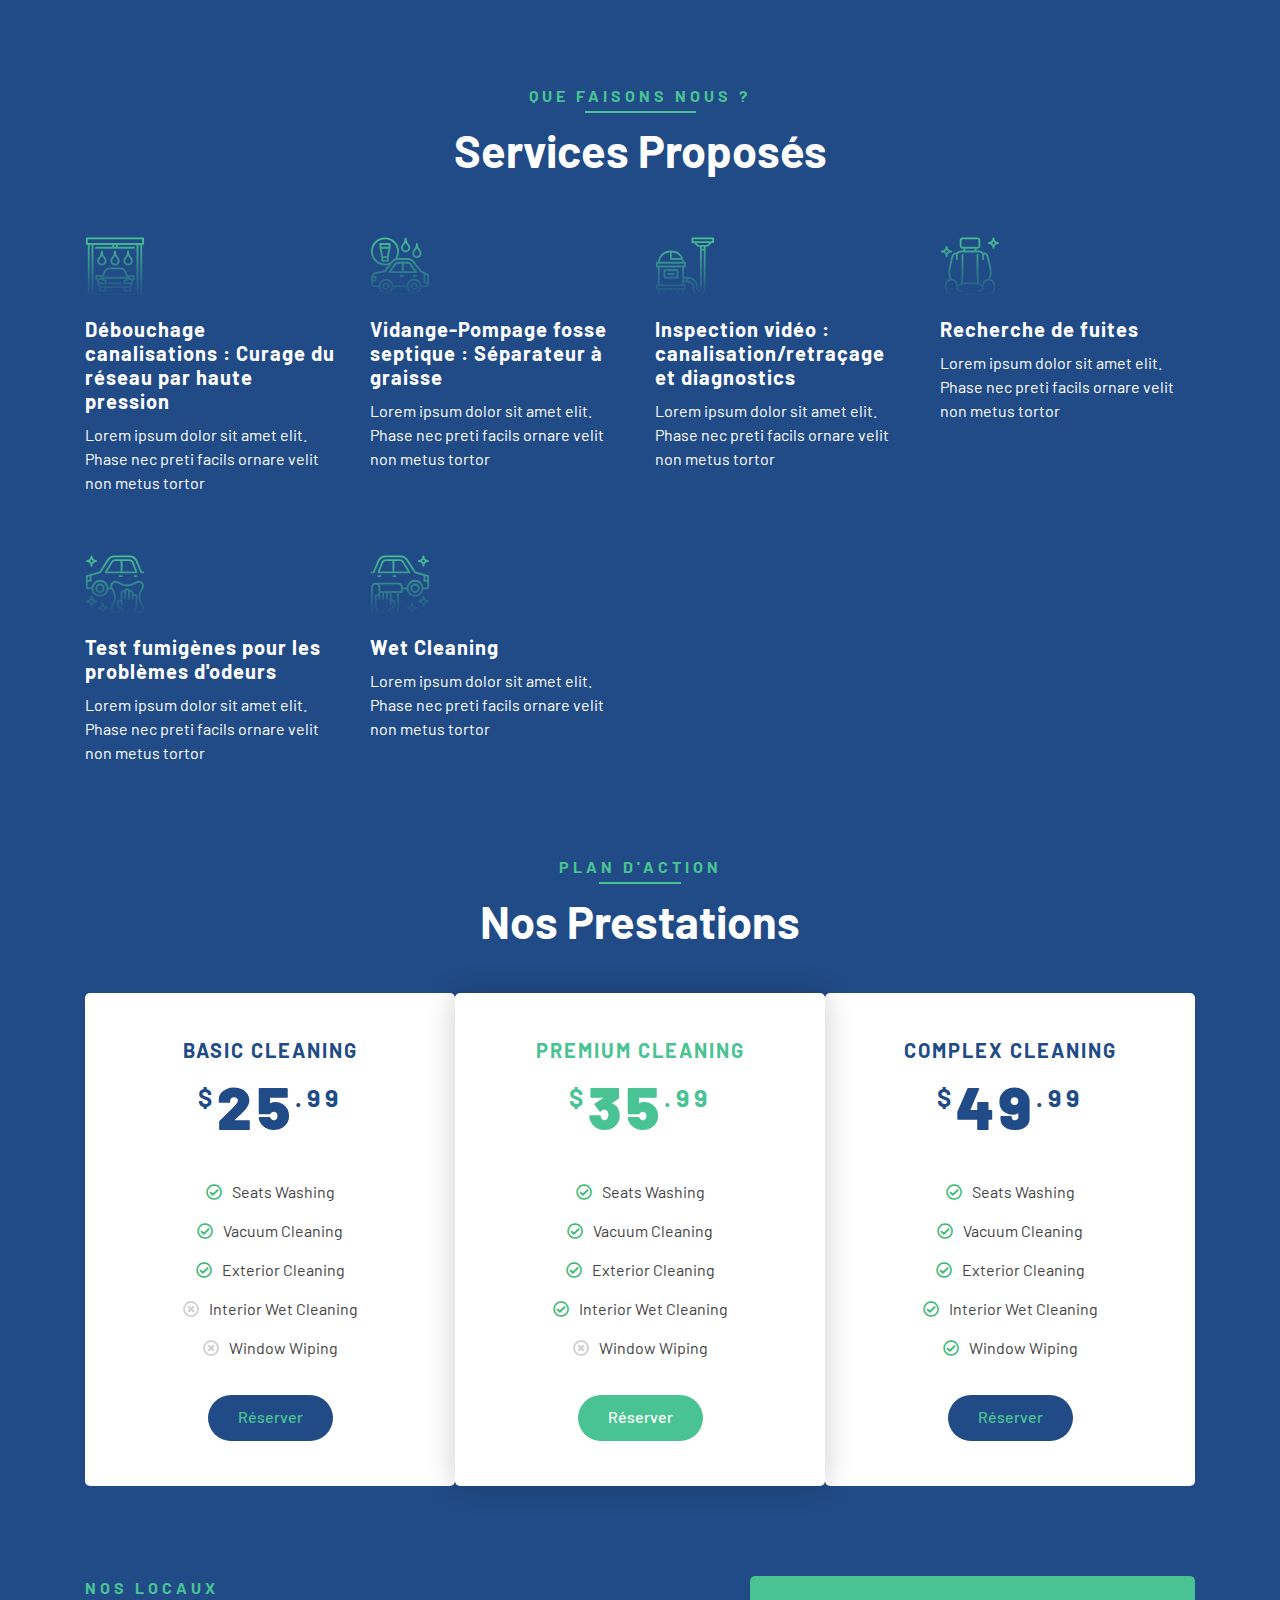
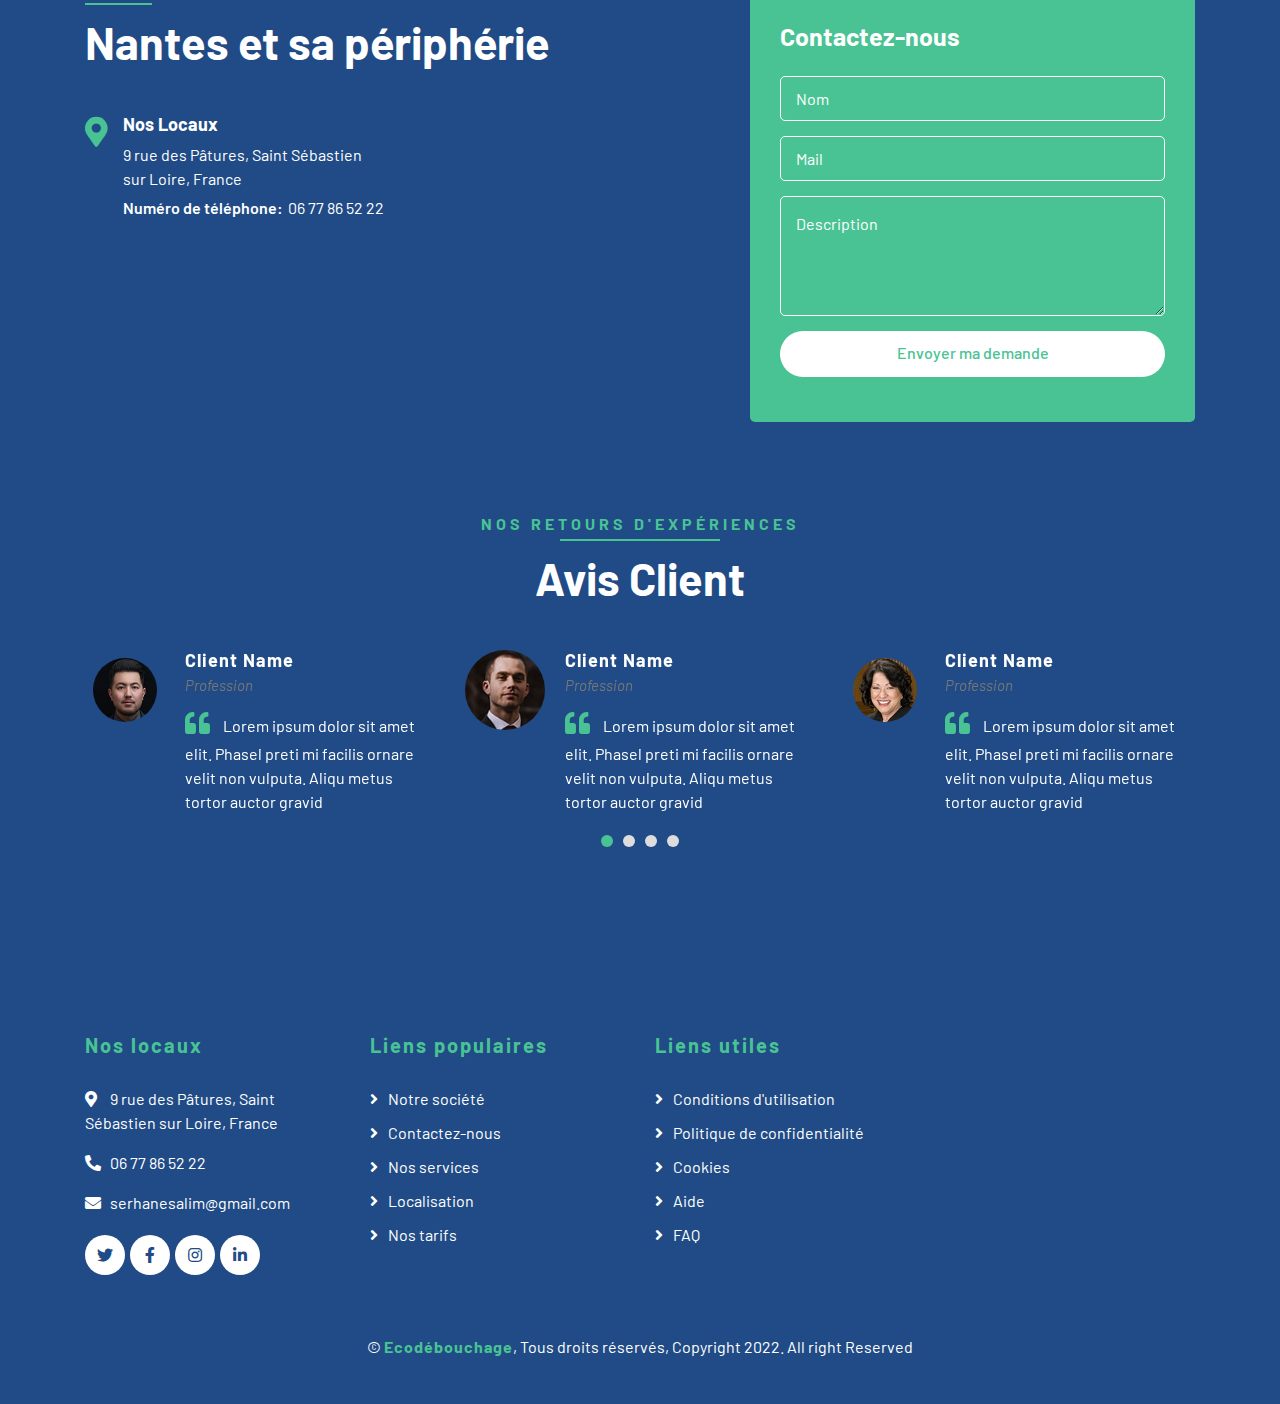
==== commit 13609bb6: "Redirection du bouton demande de deivis vers la partie service" ====
--- a/index.html
+++ b/index.html
@@ -102,10 +102,10 @@
                                     <a href="booking.html" class="dropdown-item">Prendre un rendez-vous</a>
                                 </div>
                             </div>
-                            <a href="contact.html" class="nav-item nav-link">Nous contacter</a>
+                            <a href="#ancre" class="nav-item nav-link">Demande de devis</a>
                         </div>
                         <div class="ml-auto">
-                            <a class="btn btn-custom" href="#">Demande de devis</a>
+                            <a class="btn btn-custom" href="#">06 77 86 52 22</a>
                         </div>
                     </div>
                 </nav>
@@ -199,6 +199,7 @@
 
 
         <!-- Service Start -->
+        <div id="ancre" ></div>
         <div class="service">
             <div class="container">
                 <div class="section-header text-center">
--- a/css/style.css
+++ b/css/style.css
@@ -4,7 +4,7 @@
 body {
     color: #444444;
     font-weight: 400;
-    background: #ffffff;
+    background: #204B86;
     font-family: 'Barlow', sans-serif;
 }
 
@@ -323,7 +323,7 @@
     position: relative;
     width: 100%;
     min-height: 400px;
-    background: #ffffff;
+    background: #204B86;
     margin-bottom: 45px;
 }
 
@@ -648,6 +648,7 @@
     margin: 0;
     font-size: 45px;
     font-weight: 700;
+    color: #ffffff;  /*On remet en blanc*/
     /*text-transform: capitalize;  Modifications pour enlever les majuscules de la page Contact dans envoyez nous vos suggestions */
 }
 
@@ -703,6 +704,7 @@
 
 .about .about-content ul li {
     margin-bottom: 5px;
+    color: #ffffff;  /*Element de la lsite changé */
 }
 
 .about .about-content ul li i {
@@ -750,12 +752,15 @@
     font-size: 20px;
     font-weight: 700;
     letter-spacing: 1px;
+    color: #ffffff; /*Couleur ajouté*/
 }
 
 .service .service-item p {
     margin: 0;
-}
-
+    color: #ffffff; /* Coleur ajouté*/
+}
+
+/*fin morceau ajouté*/
 
 /*******************************/
 /********** Facts CSS **********/
@@ -955,10 +960,12 @@
 .location .location-text h3 {
     font-size: 18px;
     font-weight: 700;
+    color: #ffffff;  /*On remet en blanc*/
 }
 
 .location .location-text p {
     margin-bottom: 5px;
+    color: #ffffff;  /*On remet en blanc*/
 }
 
 .location .location-text p strong {
@@ -1160,6 +1167,7 @@
     font-weight: 700;
     letter-spacing: 1px;
     margin-bottom: 5px;
+    color: #ffffff;  /*Couleur rajouté*/
 }
 
 .testimonial .testimonial-text h4 {
@@ -1172,6 +1180,7 @@
 
 .testimonial .testimonial-text p {
     margin: 0;
+    color: #ffffff; /* Couleur rajouté*/
 }
 
 .testimonial .testimonial-text p::before {
@@ -2062,3 +2071,30 @@
 .footer .copyright p a:hover {
     color: #ffffff;
 }
+
+
+/*  Modif */
+
+.about h2 {
+
+    color: #ffffff;
+
+
+}
+
+.about p {
+
+    color: #ffffff;
+
+}
+
+
+
+.nav-item.nav-link {
+
+    transition-property: all;
+    transition-duration: 0.5s;
+    transition-timing-function: ease;
+    transition-delay: 0s;
+
+}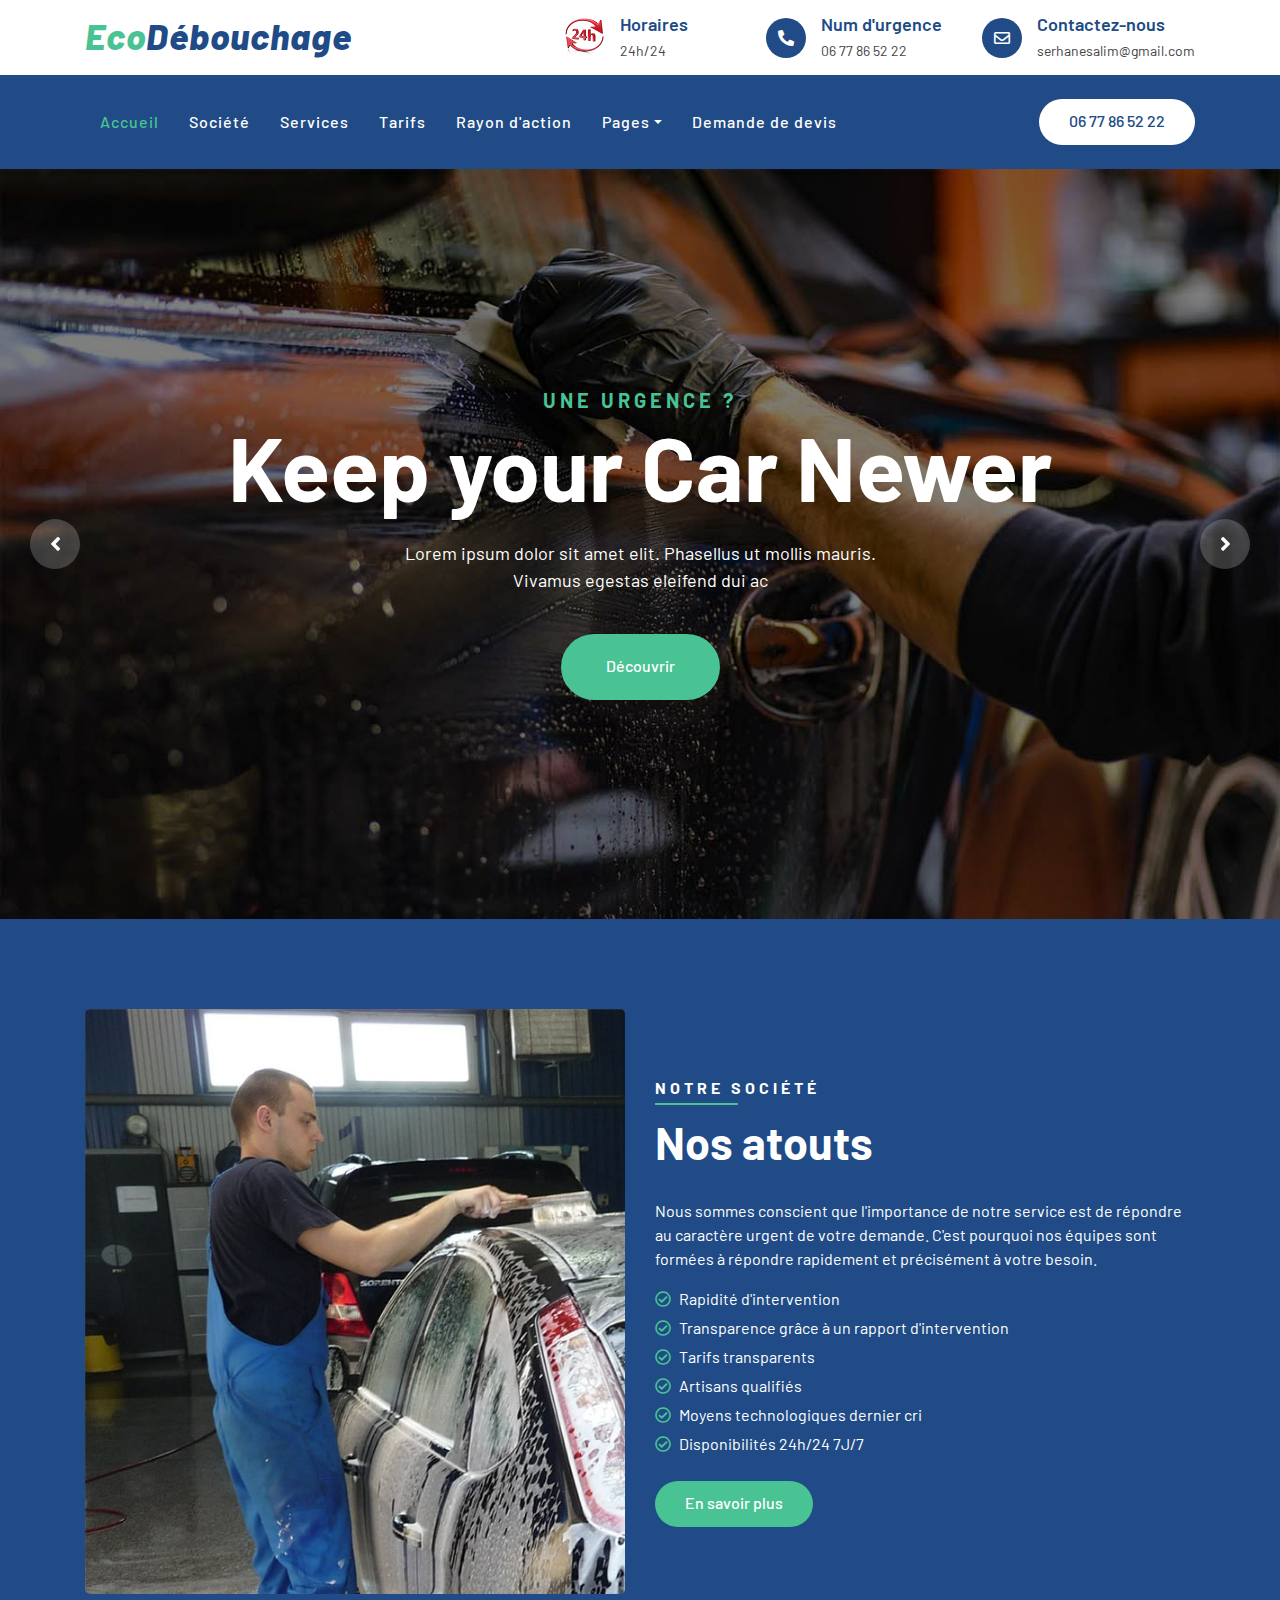
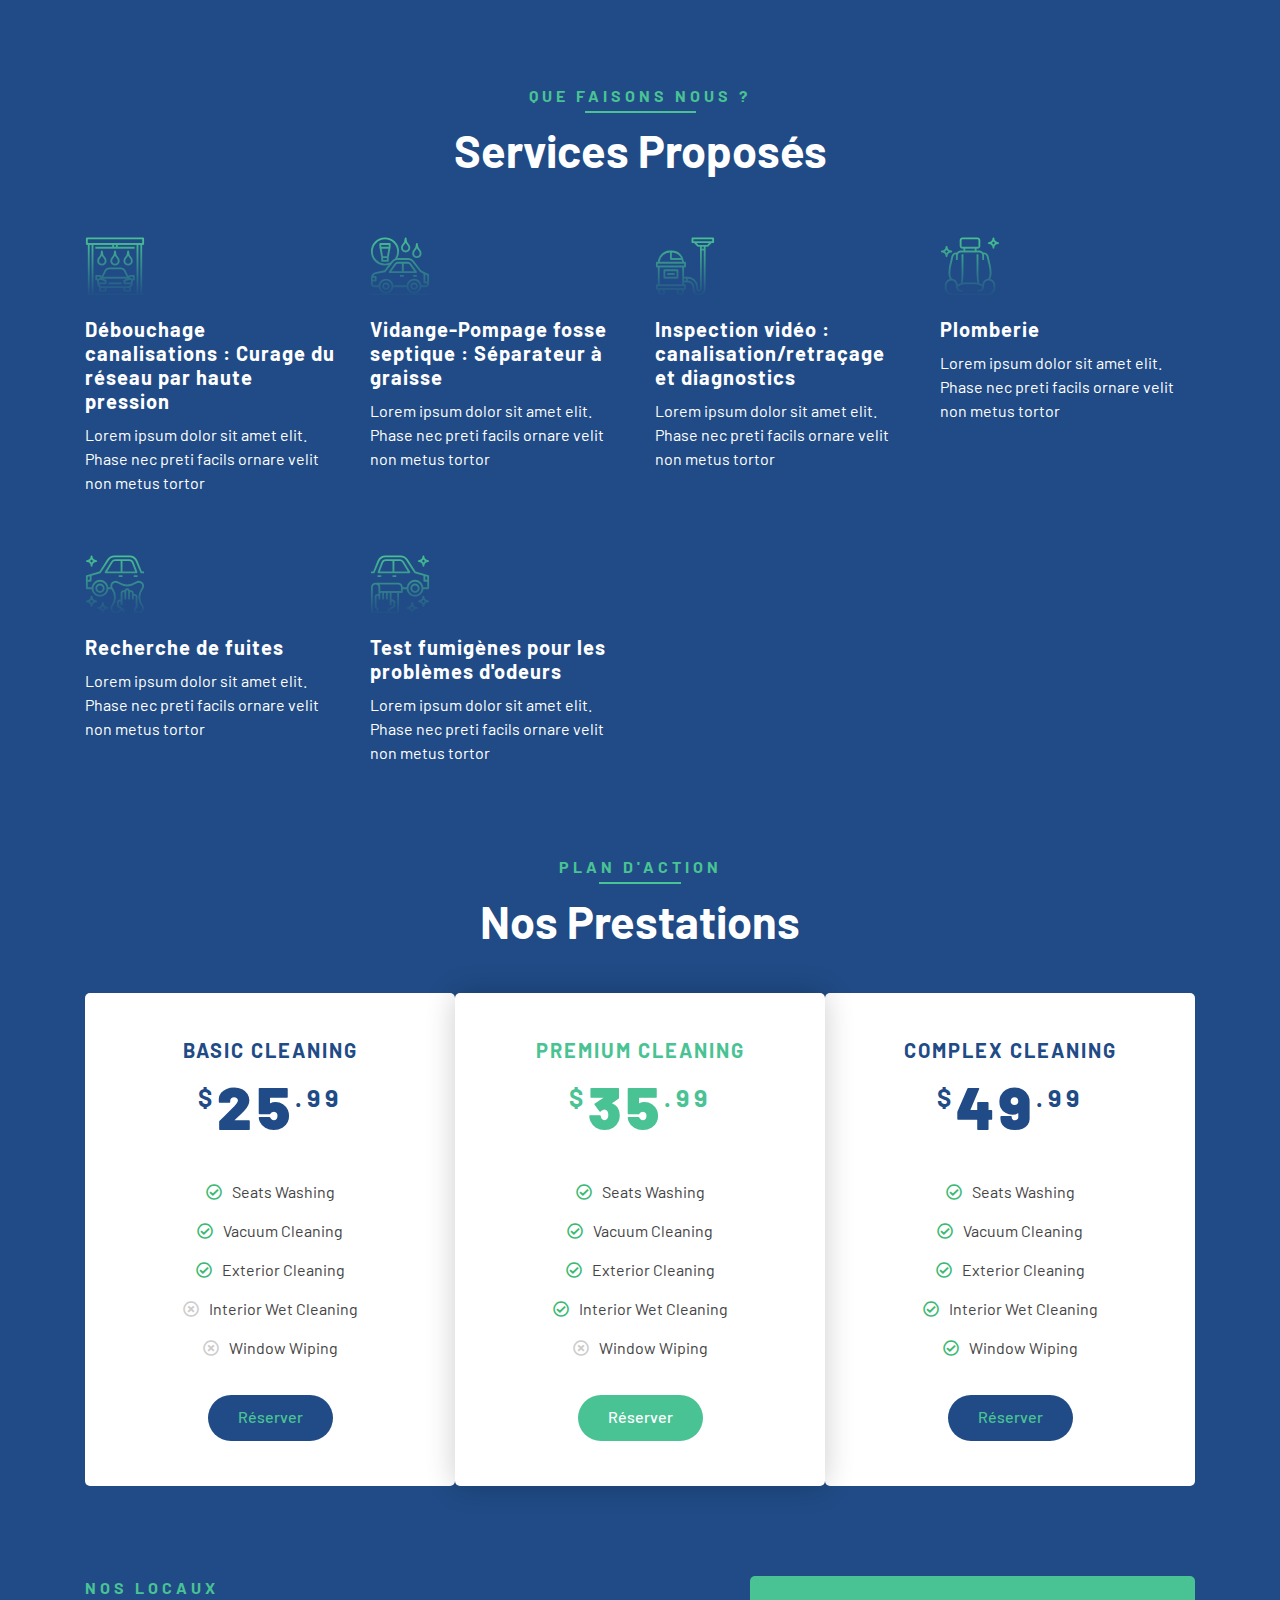
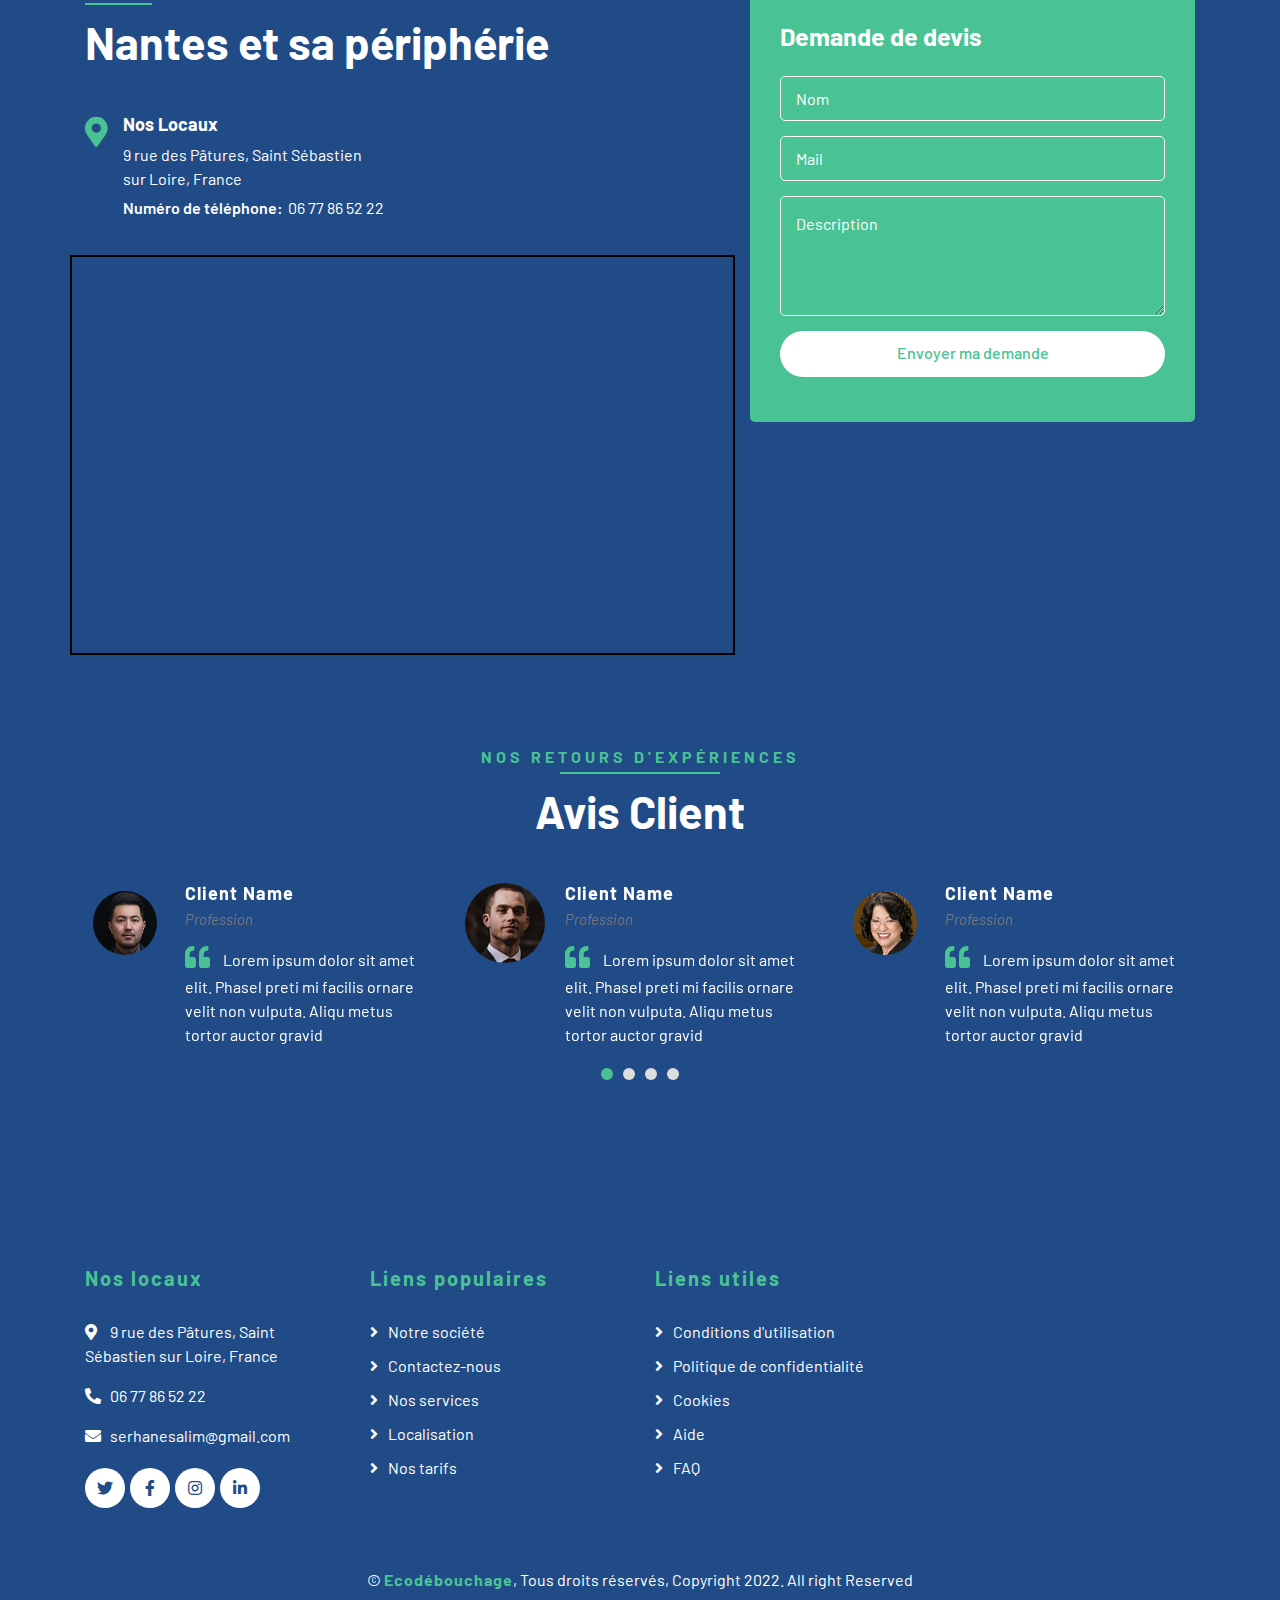
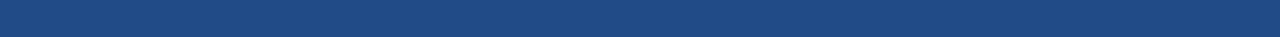
==== commit e6ecdc86: "17e Version, bleu et ajout plomberie..." ====
--- a/index.html
+++ b/index.html
@@ -30,10 +30,10 @@
             <div class="container">
                 <div class="row align-items-center">
                     <div class="col-lg-4 col-md-12">
-                        <div class="logo">
+                        <div class="logo"> 
                             <a href="index.html">
                                 <h1>Eco<span>Débouchage</span></h1>
-                                <!-- <img src="img/logo.jpg" alt="Logo"> -->
+                                <!-- <img src="img/logo_enseigne.jpg" alt="Logo"> -->
                             </a>
                         </div>
                     </div>
@@ -199,7 +199,6 @@
 
 
         <!-- Service Start -->
-        <div id="ancre" ></div>
         <div class="service">
             <div class="container">
                 <div class="section-header text-center">
@@ -231,21 +230,21 @@
                     <div class="col-lg-3 col-md-6">
                         <div class="service-item">
                             <i class="flaticon-seat"></i>
+                            <h3>Plomberie</h3>
+                            <p>Lorem ipsum dolor sit amet elit. Phase nec preti facils ornare velit non metus tortor</p>
+                        </div>
+                    </div>
+                    <div class="col-lg-3 col-md-6">
+                        <div class="service-item">
+                            <i class="flaticon-car-service"></i>
                             <h3>Recherche de fuites</h3>
                             <p>Lorem ipsum dolor sit amet elit. Phase nec preti facils ornare velit non metus tortor</p>
                         </div>
                     </div>
                     <div class="col-lg-3 col-md-6">
                         <div class="service-item">
-                            <i class="flaticon-car-service"></i>
+                            <i class="flaticon-car-service-2"></i>
                             <h3>Test fumigènes pour les problèmes d'odeurs</h3>
-                            <p>Lorem ipsum dolor sit amet elit. Phase nec preti facils ornare velit non metus tortor</p>
-                        </div>
-                    </div>
-                    <div class="col-lg-3 col-md-6">
-                        <div class="service-item">
-                            <i class="flaticon-car-service-2"></i>
-                            <h3>Wet Cleaning</h3>
                             <p>Lorem ipsum dolor sit amet elit. Phase nec preti facils ornare velit non metus tortor</p>
                         </div>
                     </div>
@@ -334,6 +333,7 @@
         
         
         <!-- Location Start -->
+        <div id="ancre" ></div> <!--Ancre qui nous permet de passer de la navBar la section demande de devis au formulaire de la demande de devis directement-->
         <div class="location">
             <div class="container">
                 <div class="row">
@@ -353,11 +353,12 @@
                                     </div>
                                 </div>
                             </div>
+                            <iframe width="100%" height="400" frameborder="0" scrolling="no" marginheight="0" marginwidth="0" src="https://maps.google.com/maps?width=100%25&amp;height=600&amp;hl=en&amp;q=9%20rue%20des%20p%C3%A2tures%20Saint%20S%C3%A9bastien%20sur%20Loire%20France+(Eco%20d%C3%A9bouchage)&amp;t=&amp;z=10&amp;ie=UTF8&amp;iwloc=B&amp;output=embed"></iframe>
                         </div>
                     </div>
                     <div class="col-lg-5">
                         <div class="location-form">
-                            <h3>Contactez-nous</h3>
+                            <h3>Demande de devis</h3>
                             <form>
                                 <div class="control-group">
                                     <input type="text" class="form-control" placeholder="Nom" required="required" />
--- a/css/style.css
+++ b/css/style.css
@@ -2097,4 +2097,13 @@
     transition-timing-function: ease;
     transition-delay: 0s;
 
+}
+
+
+/* A rajouter dans la section location, ce sont les modifications pour la carte, cela affecte même la carte page contact rajout de bordure noire de 2px*/
+
+iframe {
+    border: 2px black solid;
+
+
 }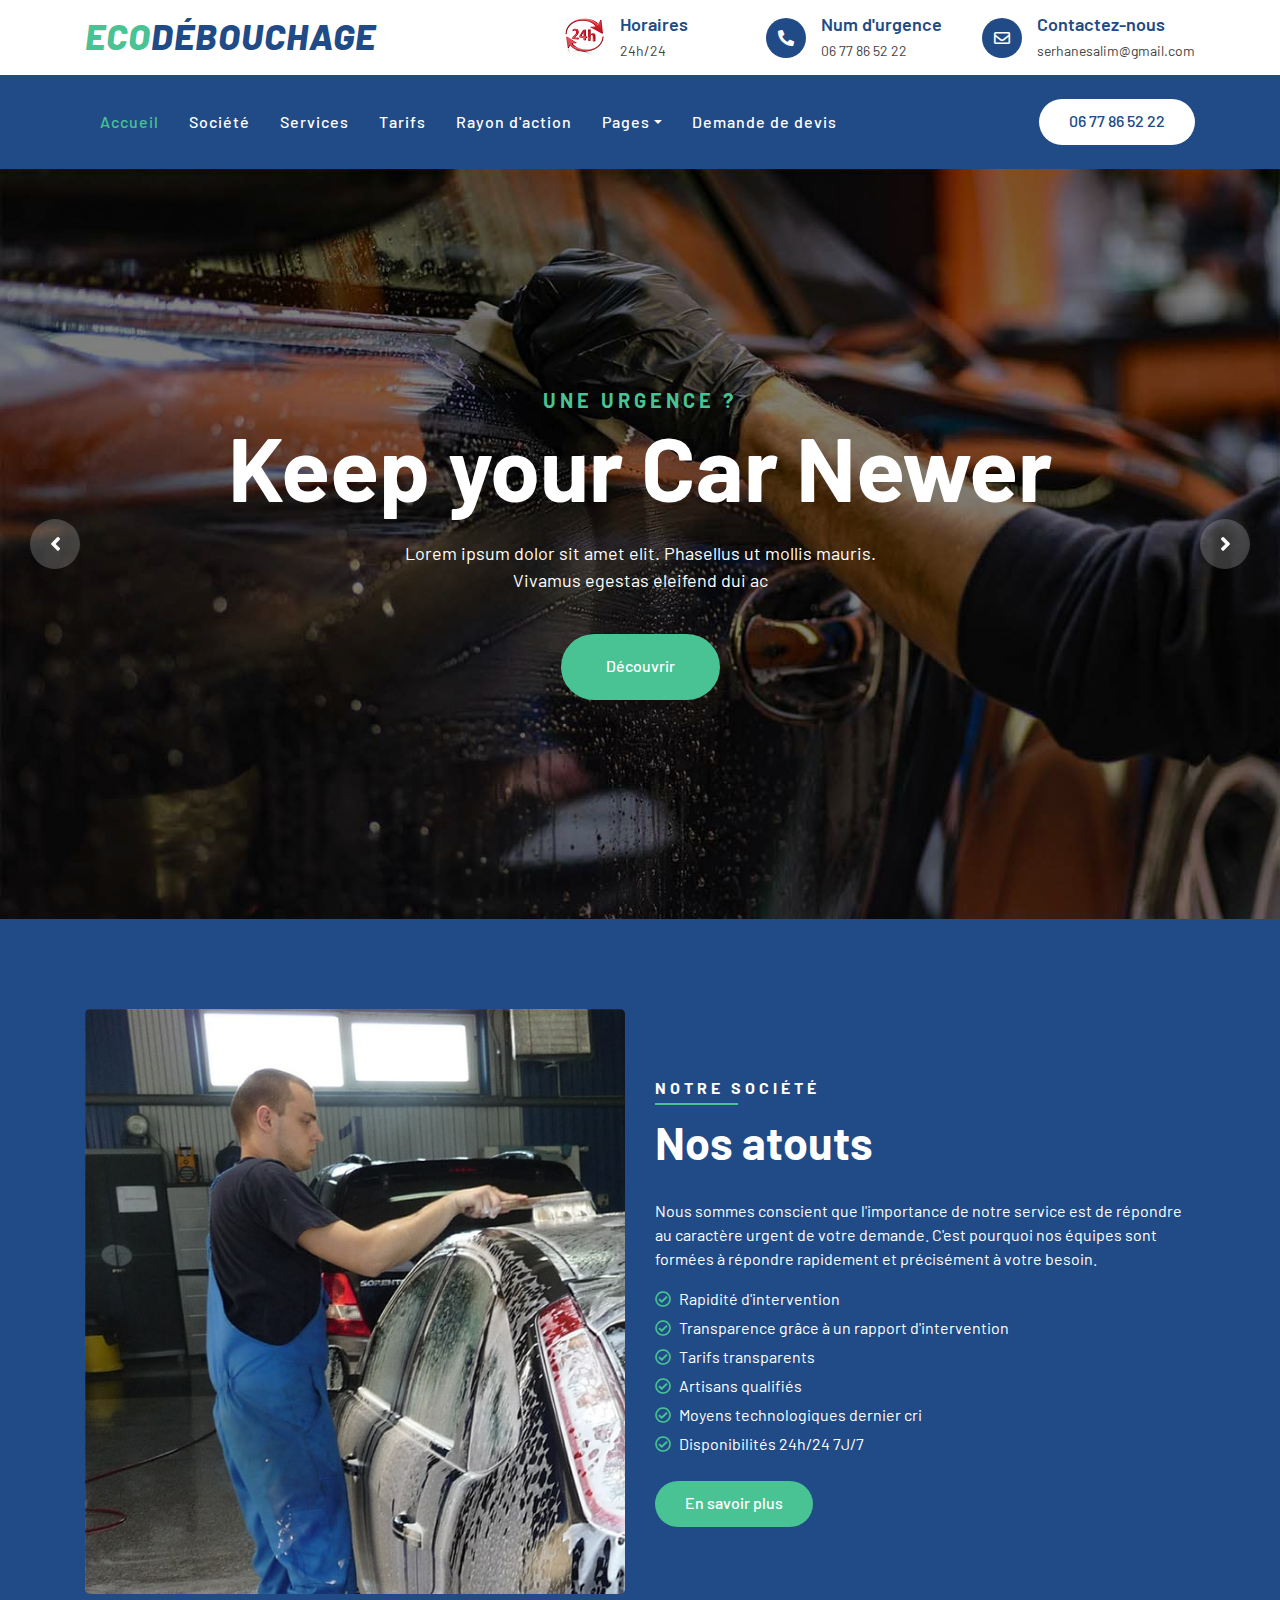
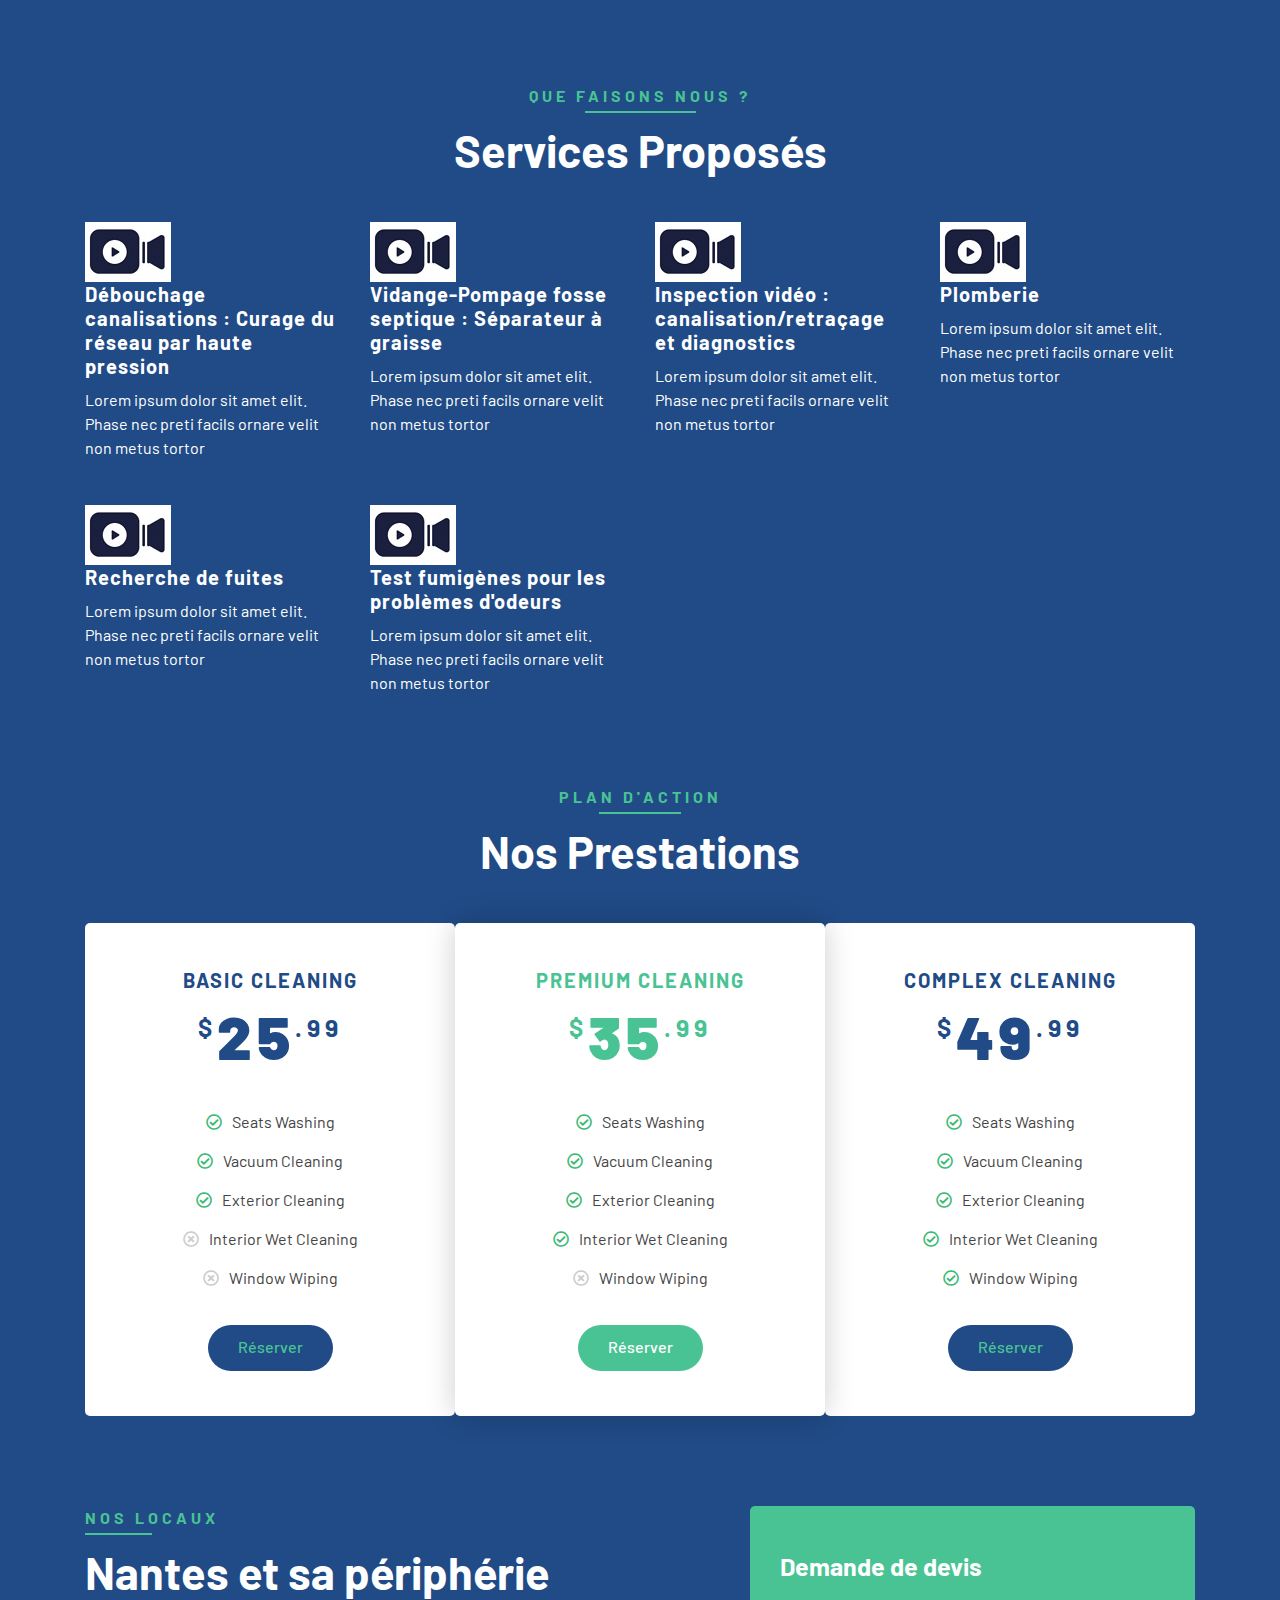
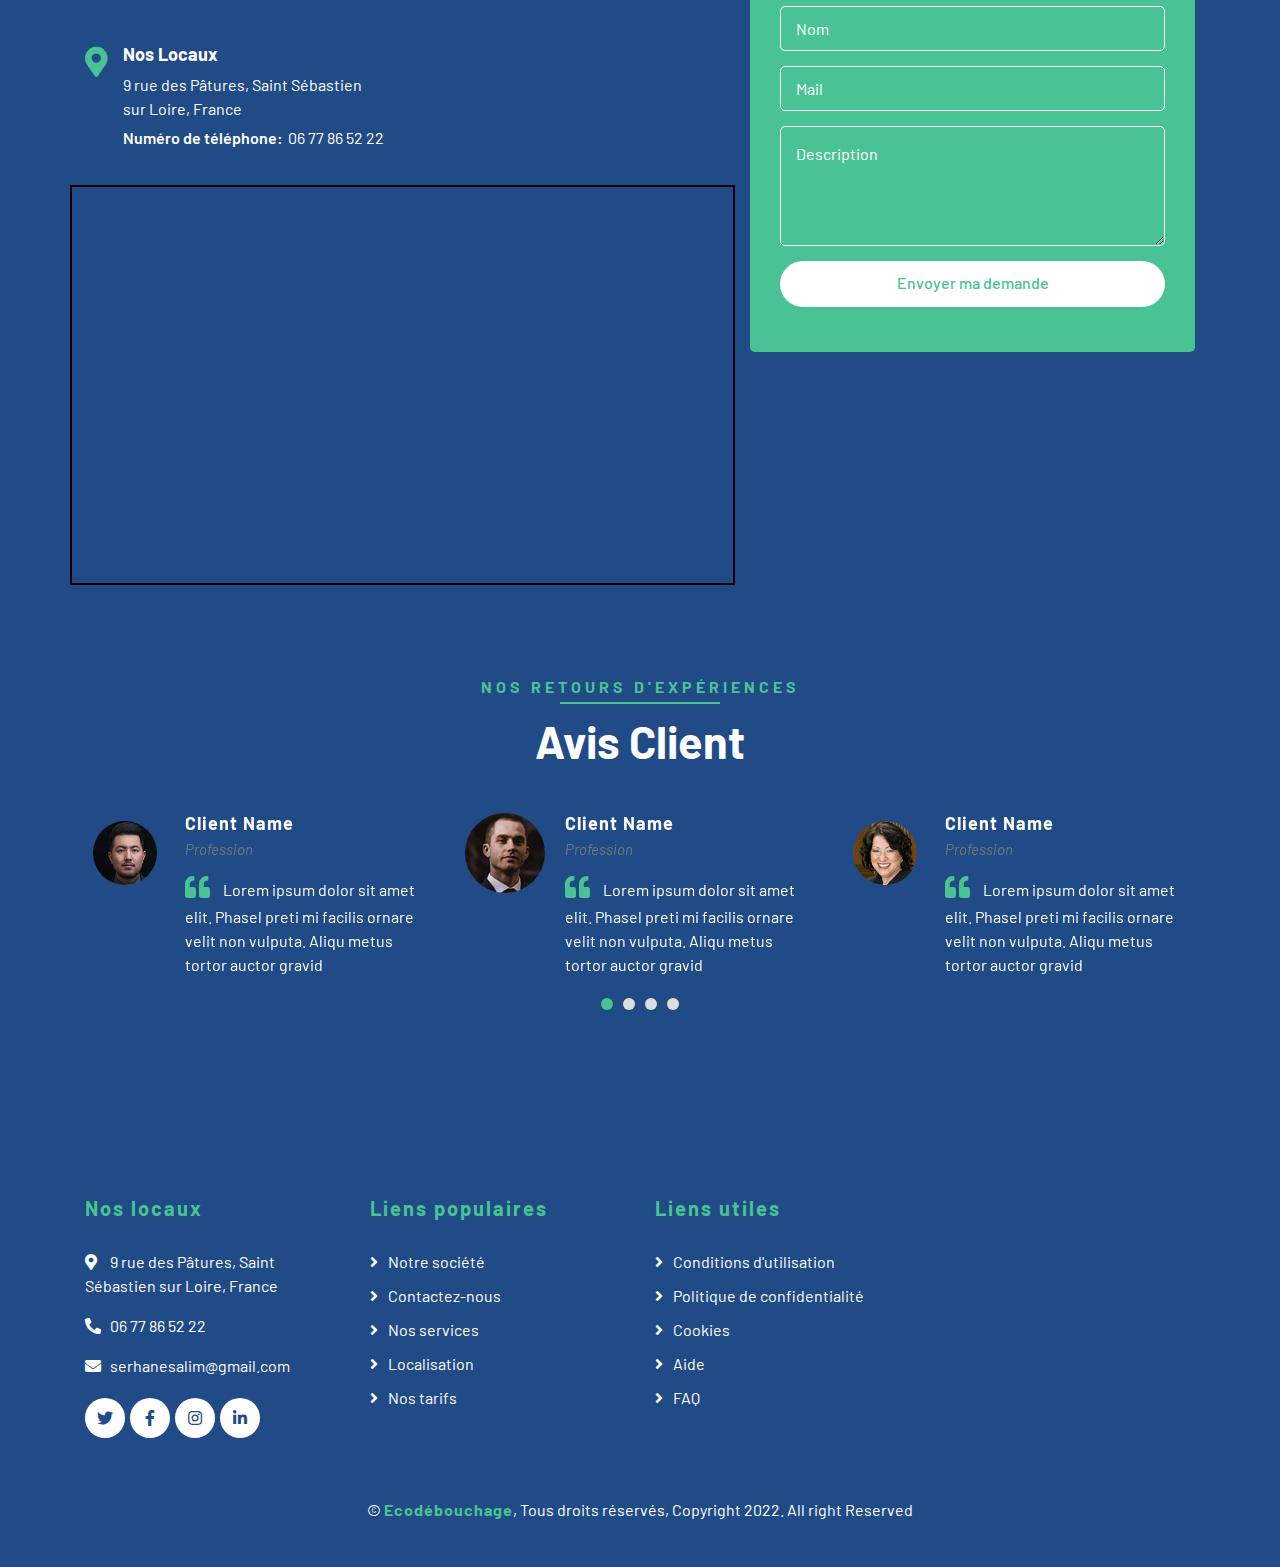
==== commit ed938b1c: "18e Version modification des service chgt logo" ====
--- a/index.html
+++ b/index.html
@@ -2,7 +2,7 @@
 <html lang="en">
     <head>
         <meta charset="utf-8">
-        <title>Eco débouchage</title>
+        <title>Eco Débouchage</title>
         <meta content="width=device-width, initial-scale=1.0" name="viewport">
         <meta content="Free Website Template" name="keywords">
         <meta content="Free Website Template" name="description">
@@ -32,7 +32,7 @@
                     <div class="col-lg-4 col-md-12">
                         <div class="logo"> 
                             <a href="index.html">
-                                <h1>Eco<span>Débouchage</span></h1>
+                                <h1>ECO<span>DÉBOUCHAGE</span></h1>
                                 <!-- <img src="img/logo_enseigne.jpg" alt="Logo"> -->
                             </a>
                         </div>
@@ -208,42 +208,48 @@
                 <div class="row">
                     <div class="col-lg-3 col-md-6">
                         <div class="service-item">
-                            <i class="flaticon-car-wash-1"></i>
+                            <img class="flaticon-car-wash-1" src="./img/service_inspection.jpg" alt="debouchage canalisation">
+                            <!-- <i class="flaticon-car-wash-1"></i> -->
                             <h3>Débouchage canalisations : Curage du réseau par haute pression</h3>
                             <p>Lorem ipsum dolor sit amet elit. Phase nec preti facils ornare velit non metus tortor</p>
                         </div>
                     </div>
                     <div class="col-lg-3 col-md-6">
                         <div class="service-item">
-                            <i class="flaticon-car-wash"></i>
+                            <img class="flaticon-car-wash-1" src="./img/service_inspection.jpg" alt="debouchage canalisation">
+                            <!-- <i class="flaticon-car-wash"></i> -->
                             <h3>Vidange-Pompage fosse septique : Séparateur à graisse</h3>
                             <p>Lorem ipsum dolor sit amet elit. Phase nec preti facils ornare velit non metus tortor</p>
                         </div>
                     </div>
                     <div class="col-lg-3 col-md-6">
                         <div class="service-item">
-                            <i class="flaticon-vacuum-cleaner"></i>
+                            <img class="flaticon-car-wash-1" src="./img/service_inspection.jpg" alt="debouchage canalisation">
+                            <!-- <i class="flaticon-vacuum-cleaner"></i> -->
                             <h3>Inspection vidéo : canalisation/retraçage et diagnostics</h3>
                             <p>Lorem ipsum dolor sit amet elit. Phase nec preti facils ornare velit non metus tortor</p>
                         </div>
                     </div>
                     <div class="col-lg-3 col-md-6">
                         <div class="service-item">
-                            <i class="flaticon-seat"></i>
+                            <img class="flaticon-car-wash-1" src="./img/service_inspection.jpg" alt="debouchage canalisation">
+                            <!-- <i class="flaticon-seat"></i> -->
                             <h3>Plomberie</h3>
                             <p>Lorem ipsum dolor sit amet elit. Phase nec preti facils ornare velit non metus tortor</p>
                         </div>
                     </div>
                     <div class="col-lg-3 col-md-6">
                         <div class="service-item">
-                            <i class="flaticon-car-service"></i>
+                            <img class="flaticon-car-wash-1" src="./img/service_inspection.jpg" alt="debouchage canalisation">
+                            <!-- <i class="flaticon-car-service"></i> -->
                             <h3>Recherche de fuites</h3>
                             <p>Lorem ipsum dolor sit amet elit. Phase nec preti facils ornare velit non metus tortor</p>
                         </div>
                     </div>
                     <div class="col-lg-3 col-md-6">
                         <div class="service-item">
-                            <i class="flaticon-car-service-2"></i>
+                            <img class="flaticon-car-wash-1" src="./img/service_inspection.jpg" alt="debouchage canalisation">
+                            <!-- <i class="flaticon-car-service-2"></i> -->
                             <h3>Test fumigènes pour les problèmes d'odeurs</h3>
                             <p>Lorem ipsum dolor sit amet elit. Phase nec preti facils ornare velit non metus tortor</p>
                         </div>
--- a/css/style.css
+++ b/css/style.css
@@ -2106,4 +2106,15 @@
     border: 2px black solid;
 
 
+}
+
+
+/*Mise en place des logos services, on va devoir adapter pour chaque taille de logo, car ce sont des rectangles 
+Cette mise en place est temporaire, on devra définir des id plûtot que des classes pour bien les modifier individuellement
+
+*/
+img.flaticon-car-wash-1 {
+    margin: 0;
+    height: 60px;
+    width: 86px;
 }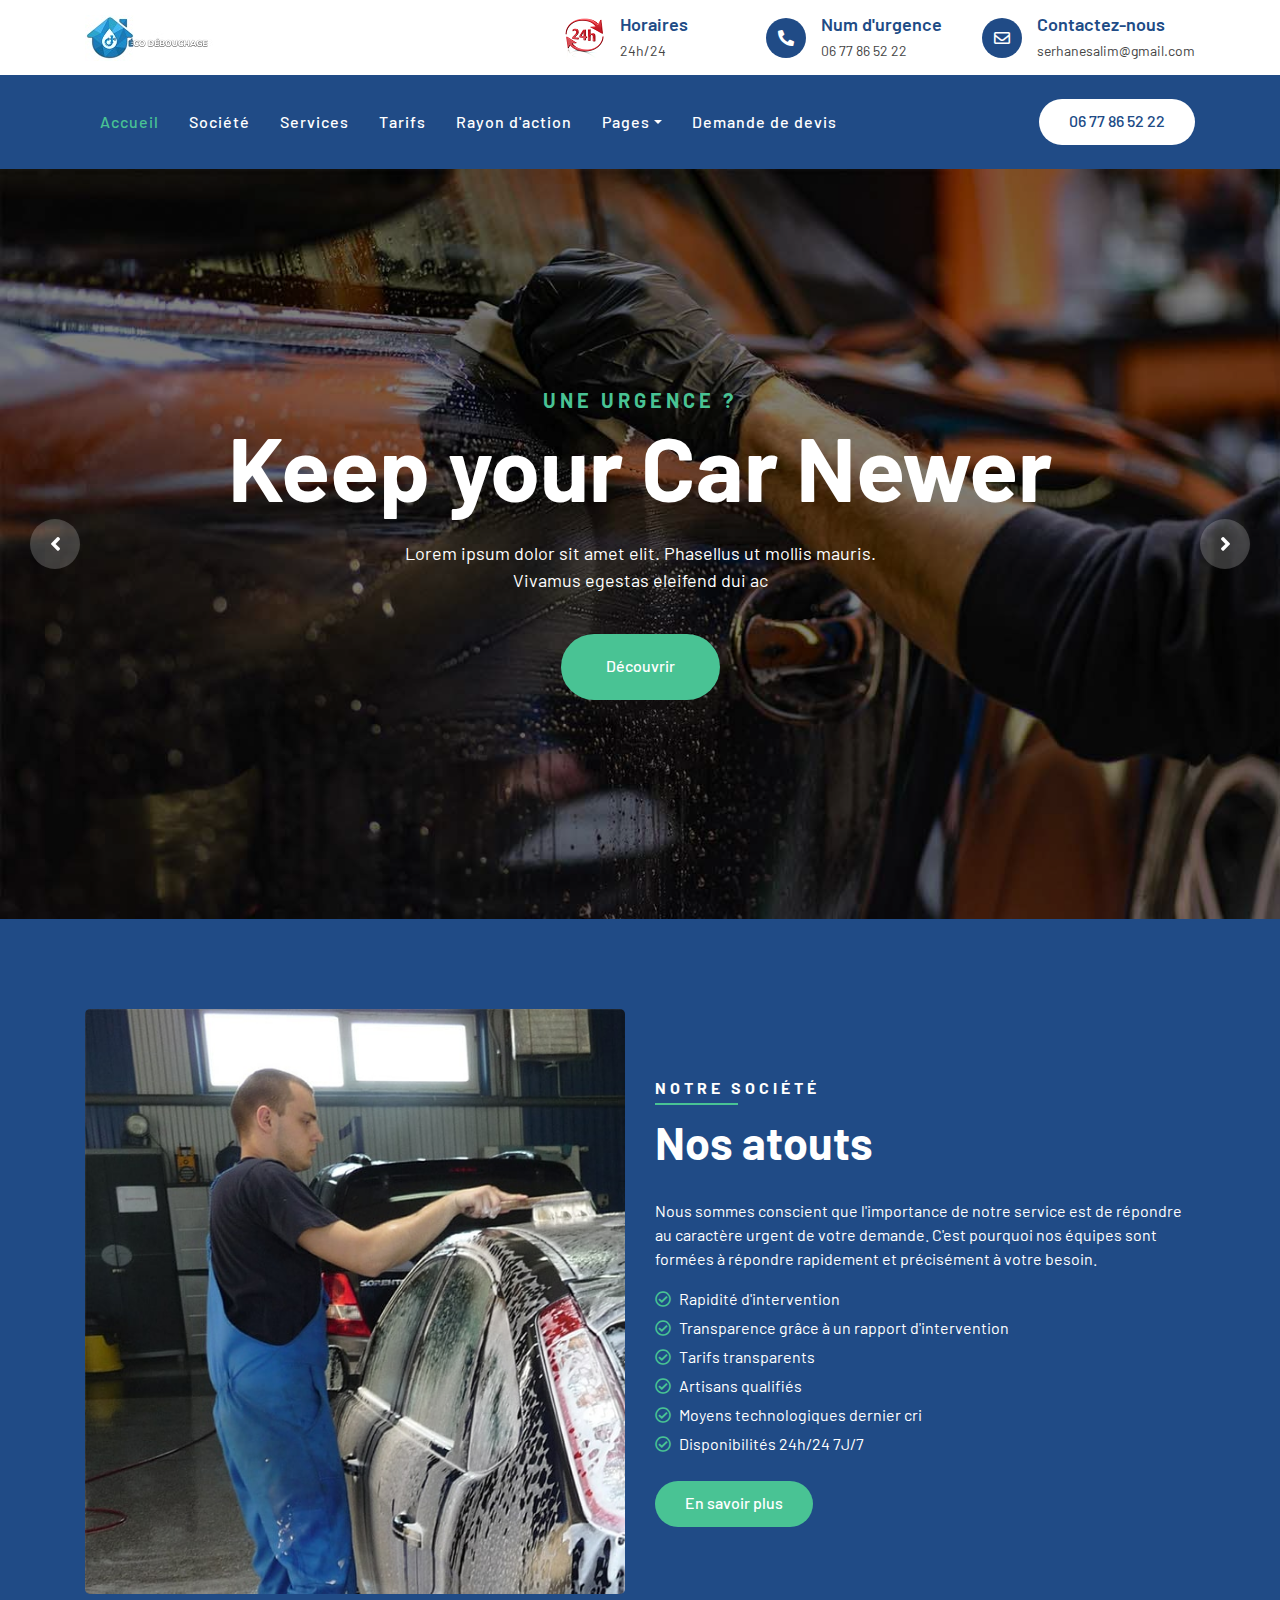
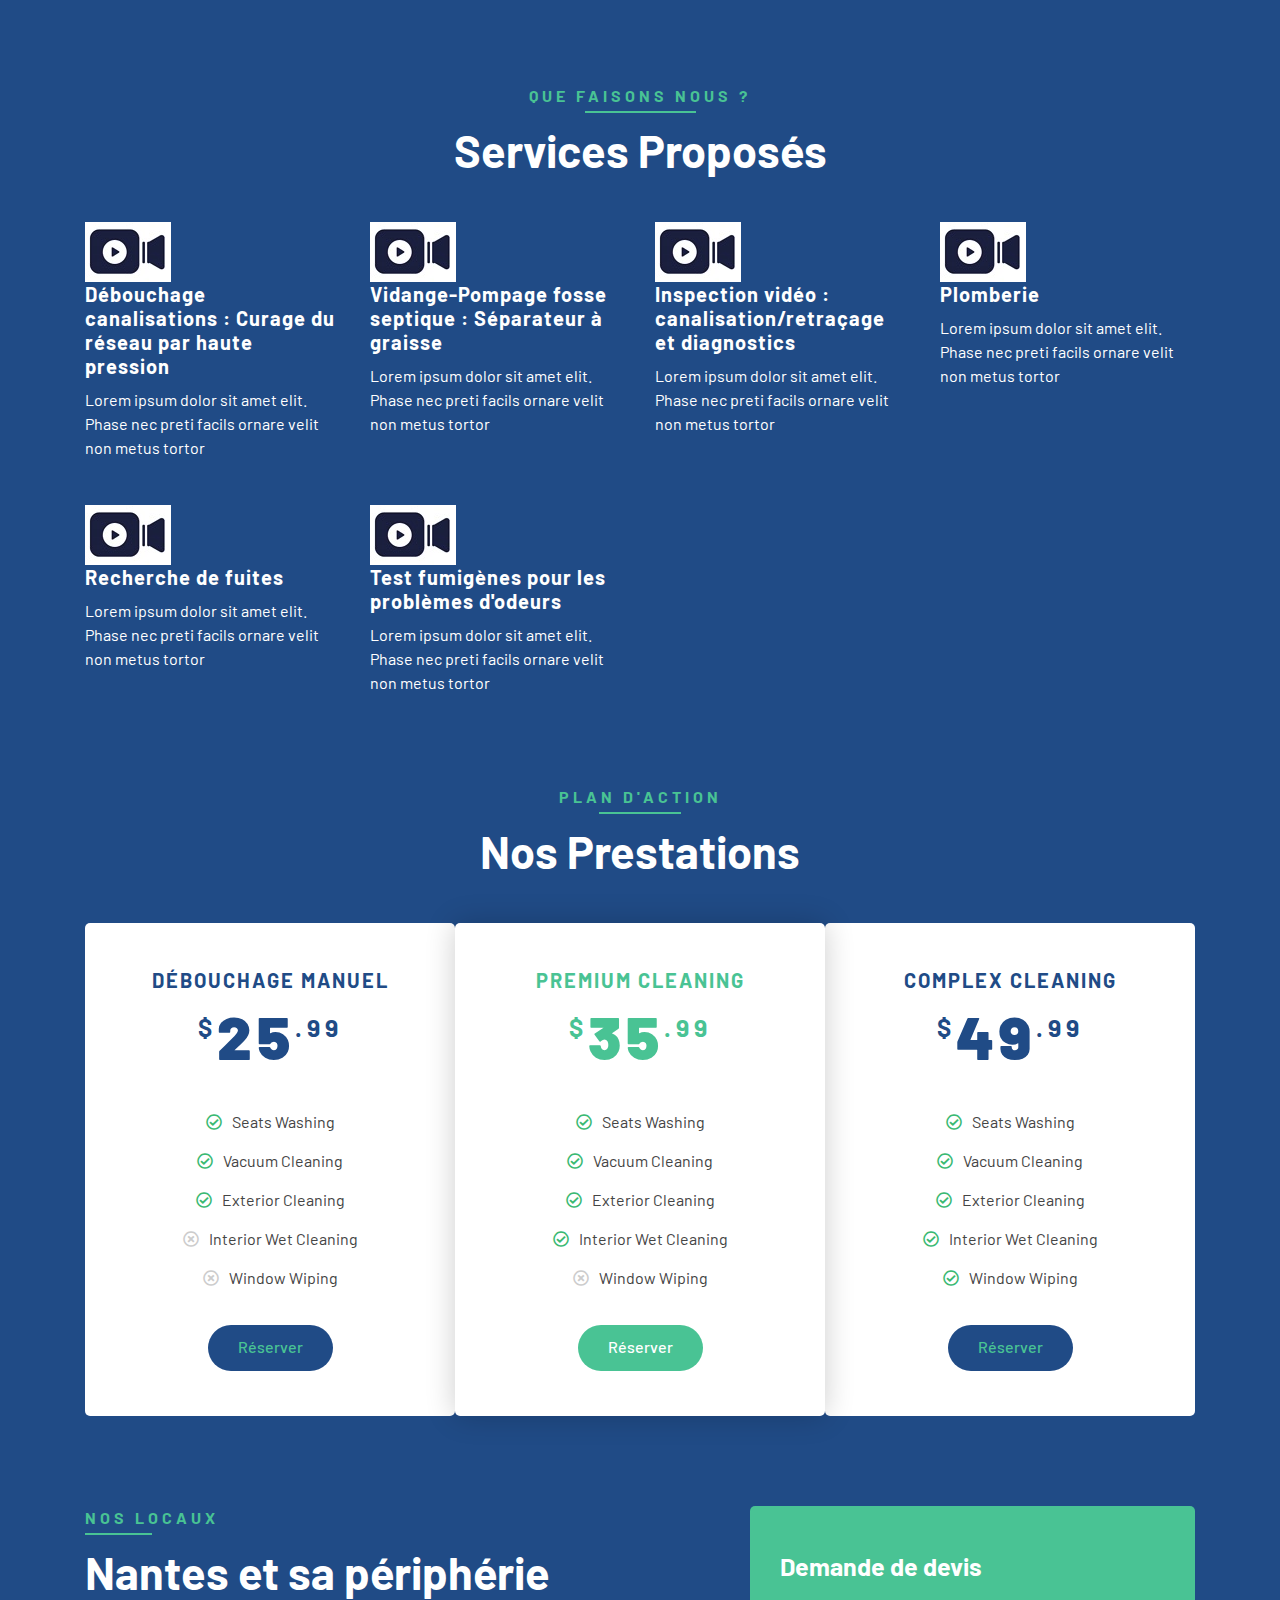
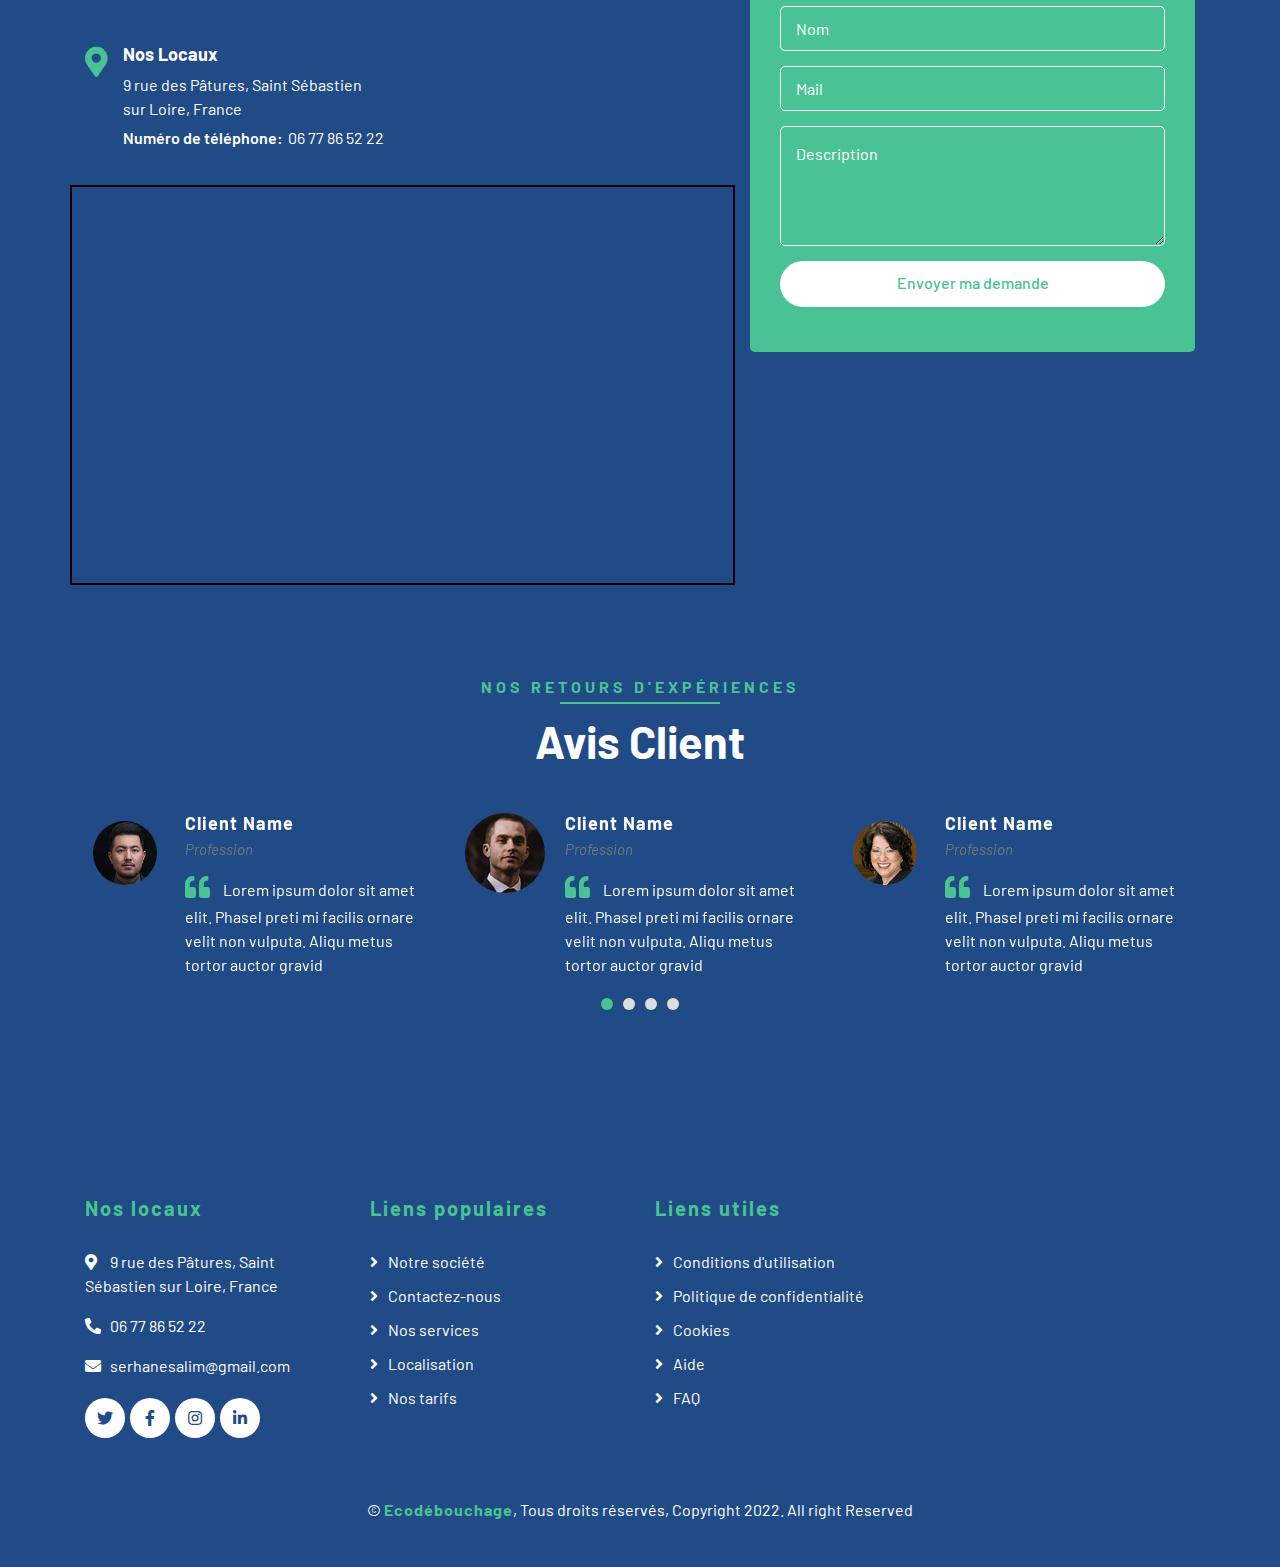
==== commit c442c890: "19e version chgt logo" ====
--- a/index.html
+++ b/index.html
@@ -32,8 +32,8 @@
                     <div class="col-lg-4 col-md-12">
                         <div class="logo"> 
                             <a href="index.html">
-                                <h1>ECO<span>DÉBOUCHAGE</span></h1>
-                                <!-- <img src="img/logo_enseigne.jpg" alt="Logo"> -->
+                                <!-- <h1>ECO<span>DÉBOUCHAGE</span></h1> -->
+                                <img src="img/logo_enseigne.jpg" alt="Logo">
                             </a>
                         </div>
                     </div>
@@ -275,7 +275,7 @@
                     <div class="col-md-4">
                         <div class="price-item">
                             <div class="price-header">
-                                <h3>Basic Cleaning</h3>
+                                <h3>Débouchage manuel</h3>
                                 <h2><span>$</span><strong>25</strong><span>.99</span></h2>
                             </div>
                             <div class="price-body">
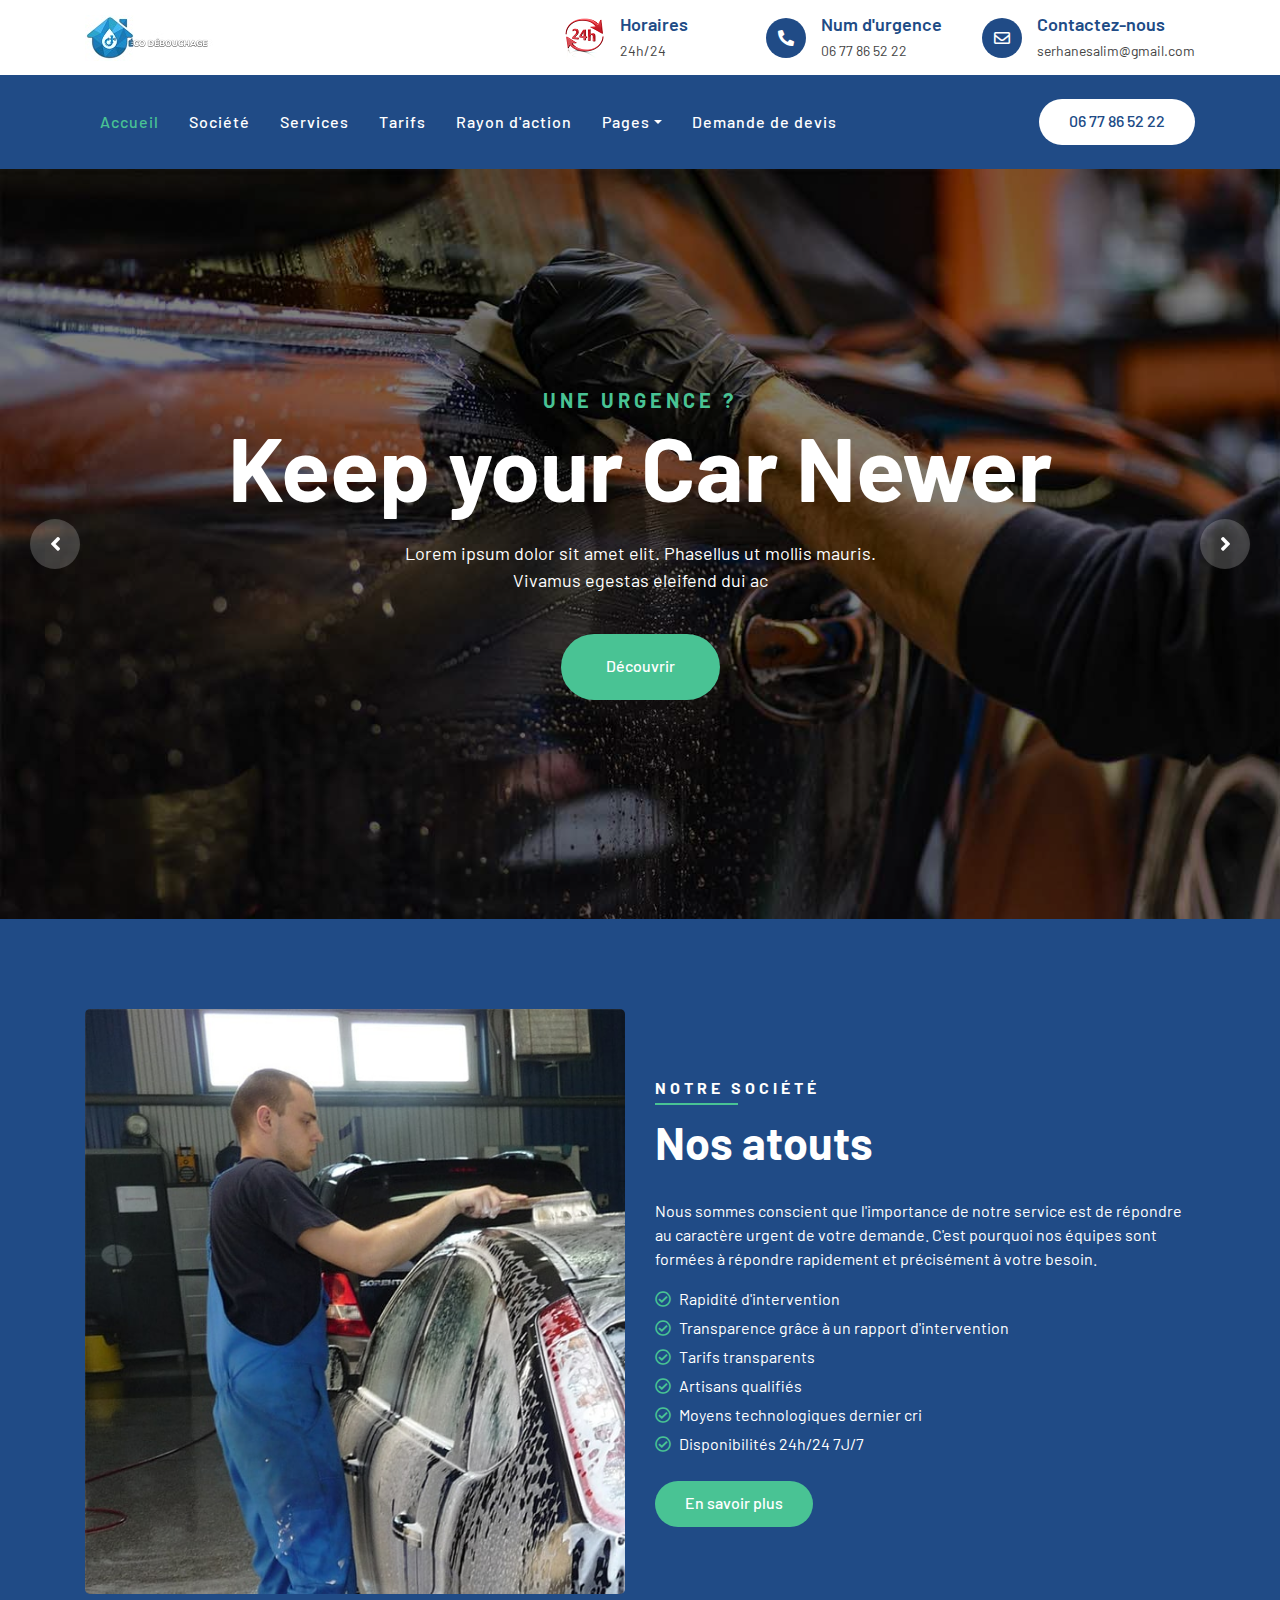
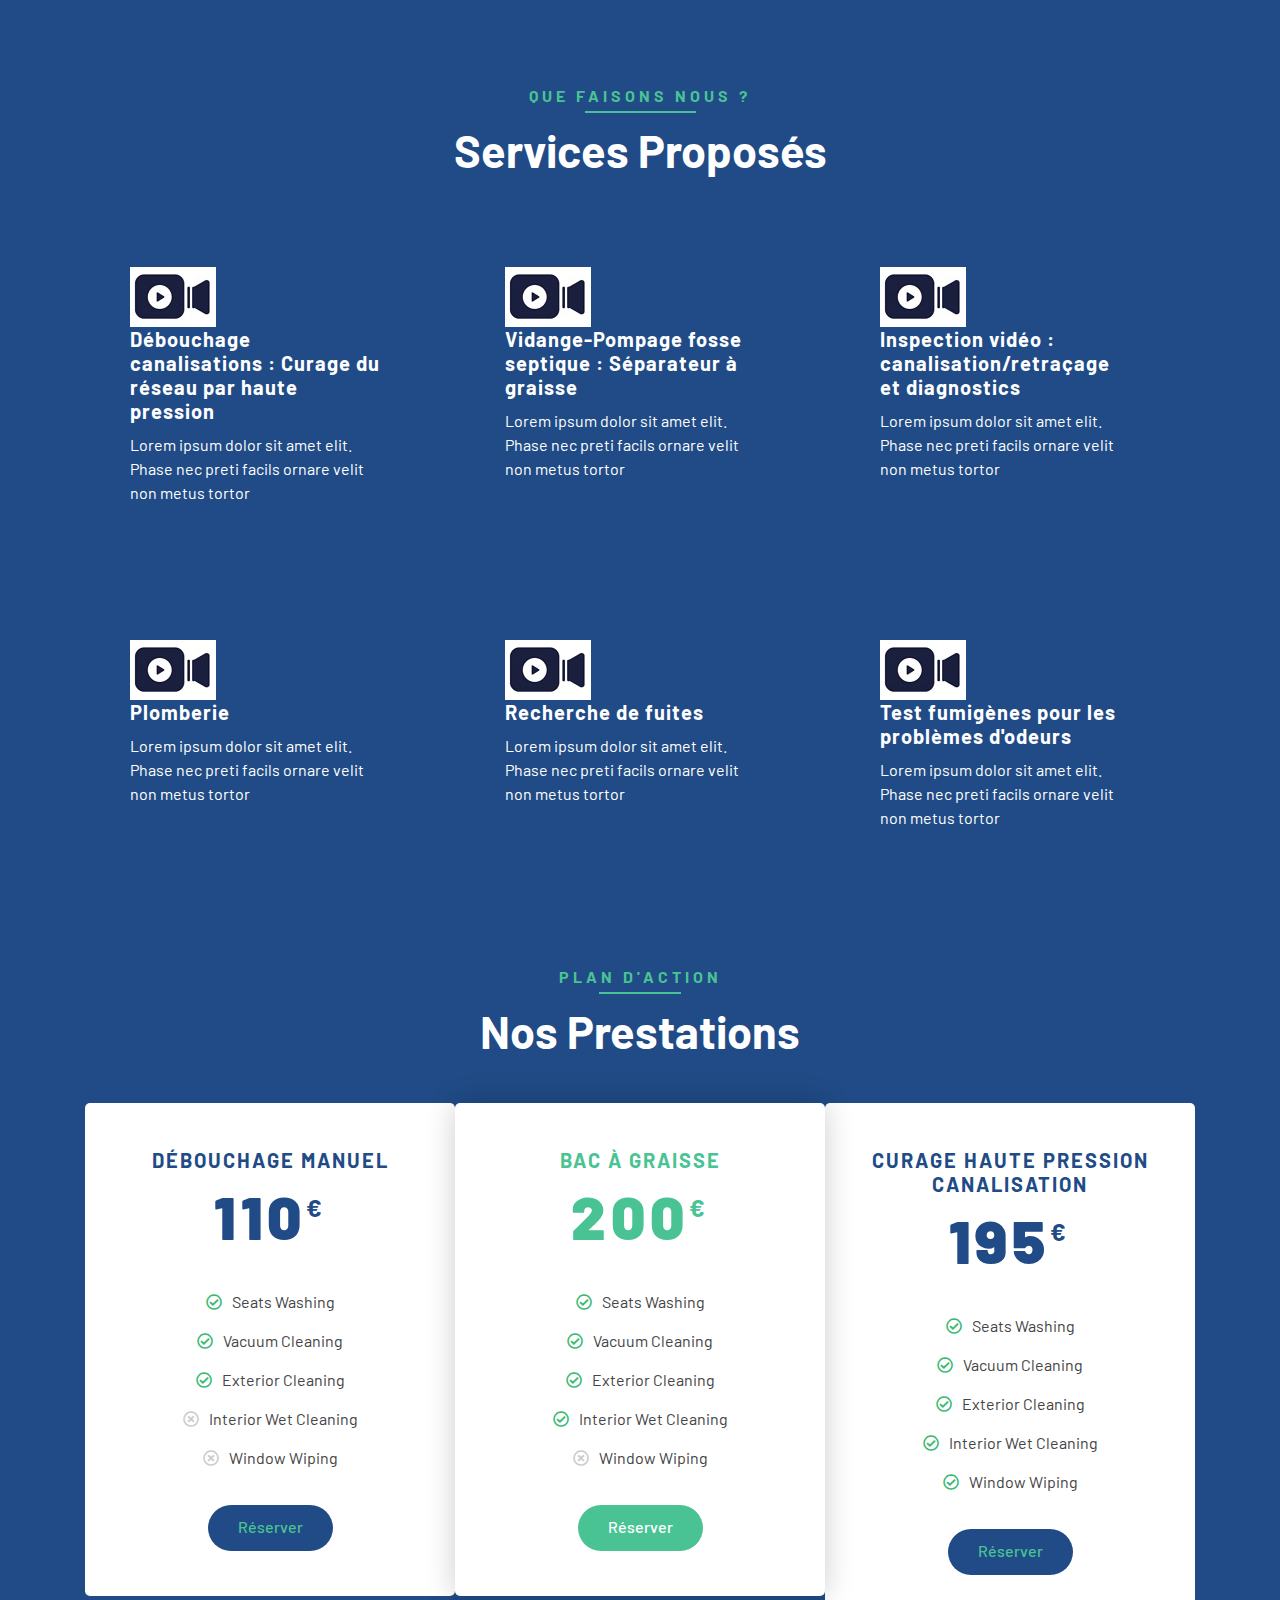
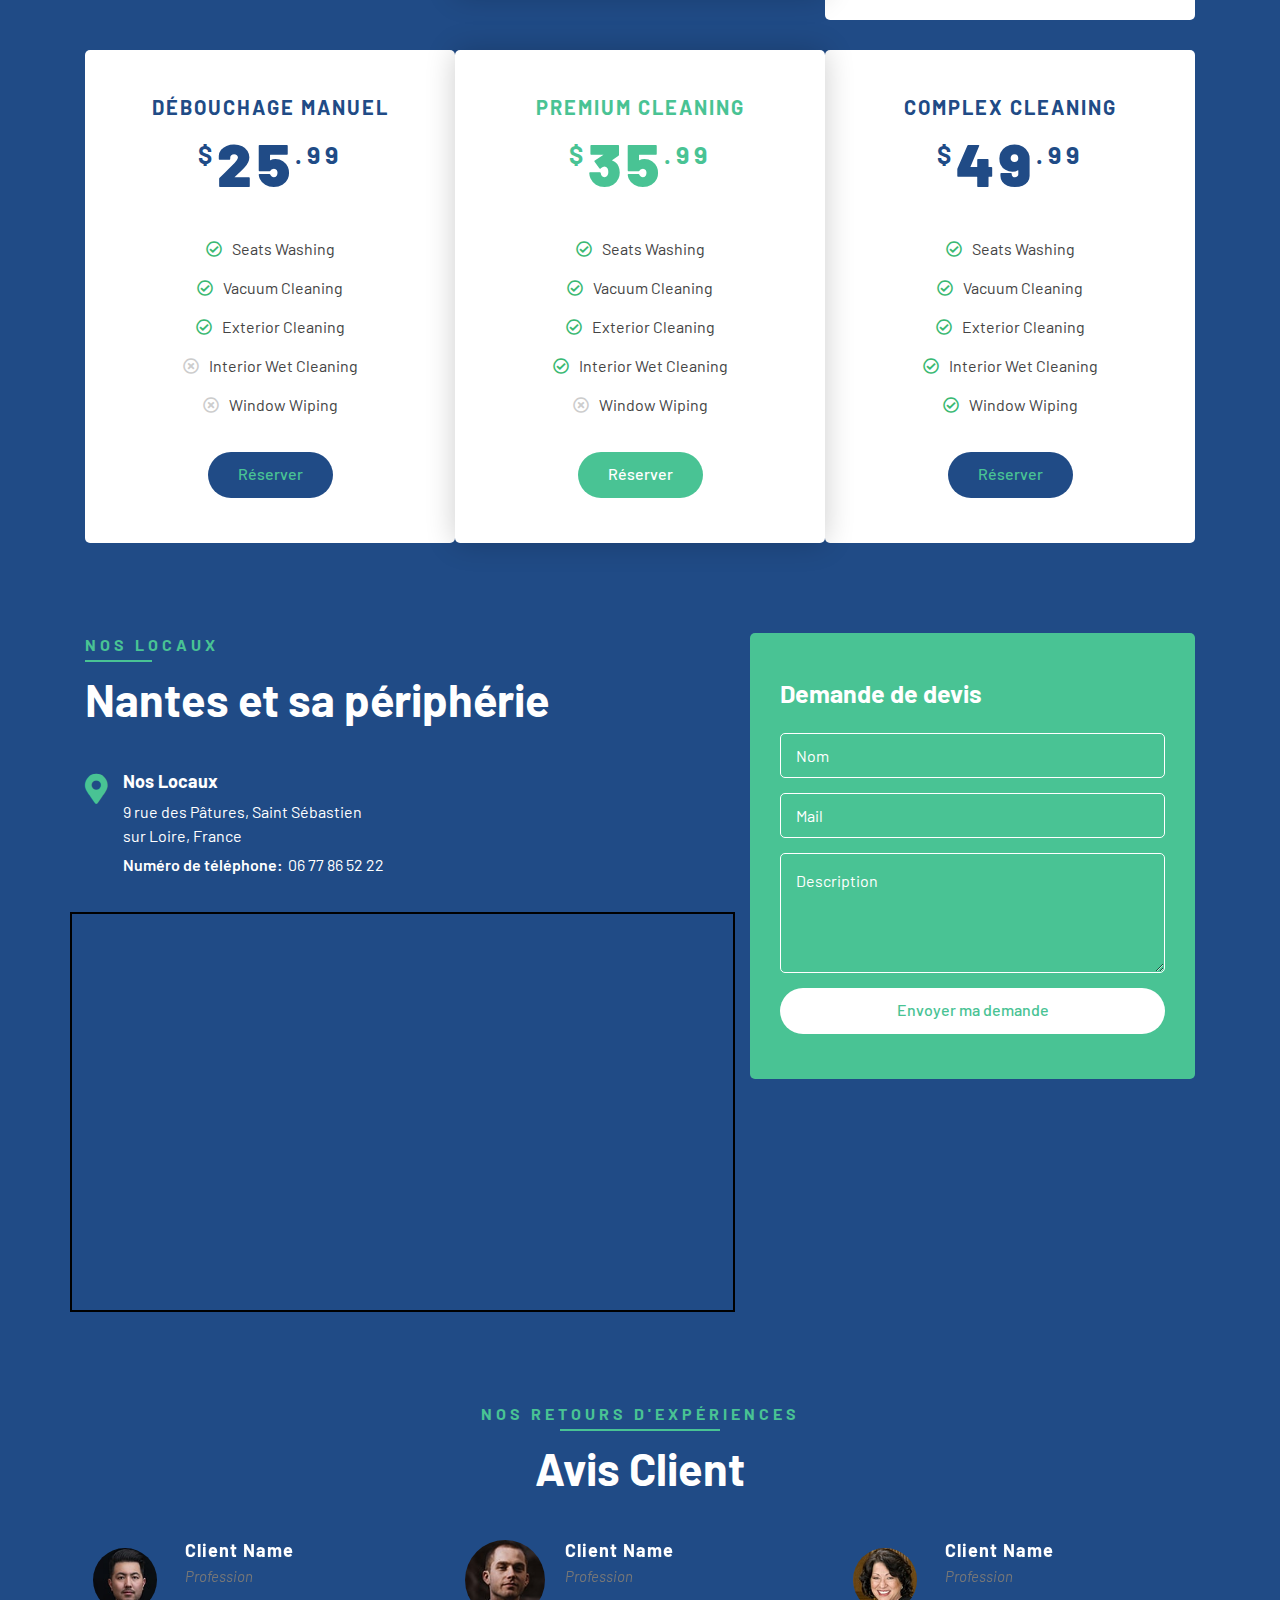
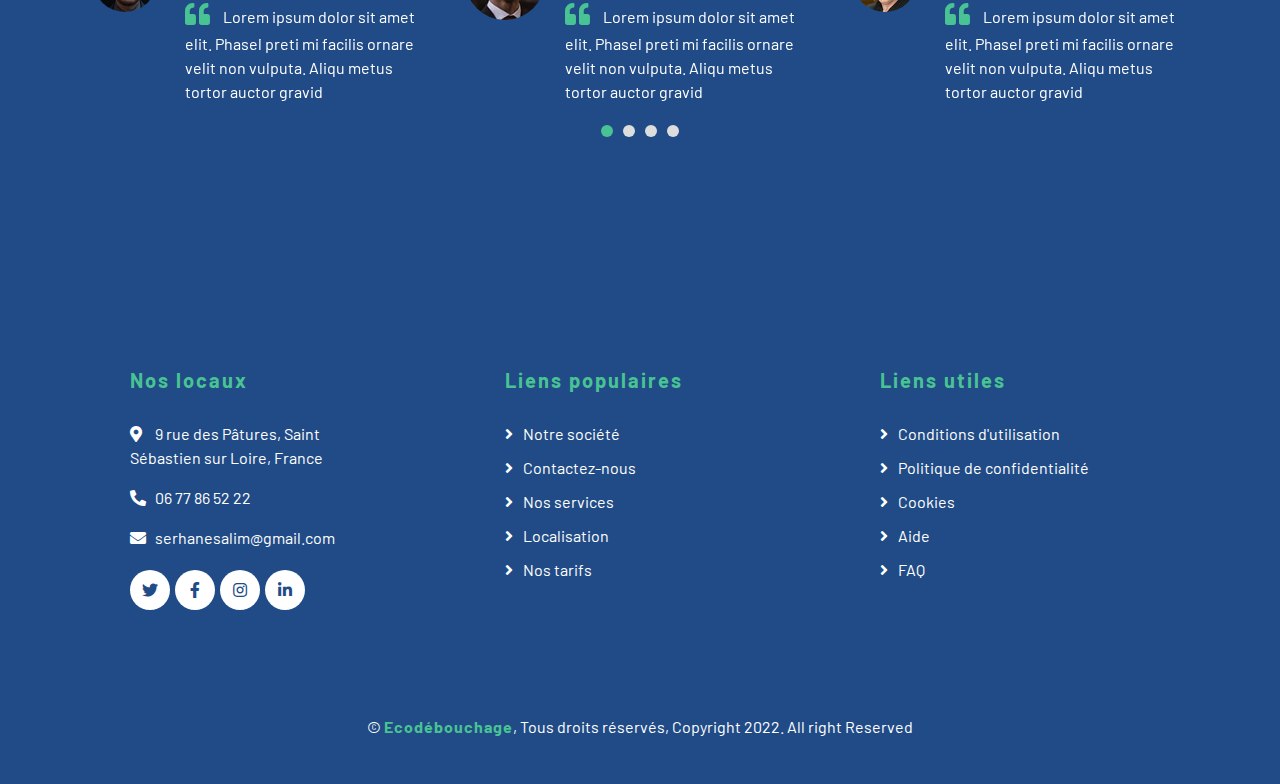
==== commit 2e0c16dd: "22e version, modification sur les tarifs" ====
--- a/index.html
+++ b/index.html
@@ -276,6 +276,68 @@
                         <div class="price-item">
                             <div class="price-header">
                                 <h3>Débouchage manuel</h3>
+                                <h2><span></span><strong>110</strong><span>€</span></h2>
+                            </div>
+                            <div class="price-body">
+                                <ul>
+                                    <li><i class="far fa-check-circle"></i>Seats Washing</li>
+                                    <li><i class="far fa-check-circle"></i>Vacuum Cleaning</li>
+                                    <li><i class="far fa-check-circle"></i>Exterior Cleaning</li>
+                                    <li><i class="far fa-times-circle"></i>Interior Wet Cleaning</li>
+                                    <li><i class="far fa-times-circle"></i>Window Wiping</li>
+                                </ul>
+                            </div>
+                            <div class="price-footer">
+                                <a class="btn btn-custom" href="">Réserver</a>
+                            </div>
+                        </div>
+                    </div>
+                    <div class="col-md-4">
+                        <div class="price-item featured-item">
+                            <div class="price-header">
+                                <h3>Bac à graisse</h3>
+                                <h2><span></span><strong>200</strong><span>€</span></h2>
+                            </div>
+                            <div class="price-body">
+                                <ul>
+                                    <li><i class="far fa-check-circle"></i>Seats Washing</li>
+                                    <li><i class="far fa-check-circle"></i>Vacuum Cleaning</li>
+                                    <li><i class="far fa-check-circle"></i>Exterior Cleaning</li>
+                                    <li><i class="far fa-check-circle"></i>Interior Wet Cleaning</li>
+                                    <li><i class="far fa-times-circle"></i>Window Wiping</li>
+                                </ul>
+                            </div>
+                            <div class="price-footer">
+                                <a class="btn btn-custom" href="">Réserver</a>
+                            </div>
+                        </div>
+                    </div>
+                    <div class="col-md-4">
+                        <div class="price-item">
+                            <div class="price-header">
+                                <h3>Curage haute pression canalisation</h3>
+                                <h2><span></span><strong>195</strong><span>€</span></h2>
+                            </div>
+                            <div class="price-body">
+                                <ul>
+                                    <li><i class="far fa-check-circle"></i>Seats Washing</li>
+                                    <li><i class="far fa-check-circle"></i>Vacuum Cleaning</li>
+                                    <li><i class="far fa-check-circle"></i>Exterior Cleaning</li>
+                                    <li><i class="far fa-check-circle"></i>Interior Wet Cleaning</li>
+                                    <li><i class="far fa-check-circle"></i>Window Wiping</li>
+                                </ul>
+                            </div>
+                            <div class="price-footer">
+                                <a class="btn btn-custom" href="">Réserver</a>
+                            </div>
+                        </div>
+                    </div>
+                </div>
+                <div class="row">
+                    <div class="col-md-4">
+                        <div class="price-item">
+                            <div class="price-header">
+                                <h3>Débouchage manuel</h3>
                                 <h2><span>$</span><strong>25</strong><span>.99</span></h2>
                             </div>
                             <div class="price-body">
--- a/css/style.css
+++ b/css/style.css
@@ -2117,4 +2117,37 @@
     margin: 0;
     height: 60px;
     width: 86px;
+}
+
+/**************************************** PAGE SERVICE : Services rédigés **************************************************/
+
+.service-detail-container {
+    text-align: center;  /* On centre le texte sur la page pour que lors d'un dézoom on n'observe pas de prblm*/
+}
+
+.service-detail-container h2 {
+    color: white;
+    text-align: center;
+}
+
+.service-detail-container p {
+    color: white;
+    padding-left: 15px;
+    text-size-adjust: auto;
+}
+
+
+
+.service-detail-items {
+    margin: 50px;
+}
+
+
+
+/* Modification de la disposition des services*/
+
+.col-lg-3.col-md-6 {
+
+    margin: 45px;
+
 }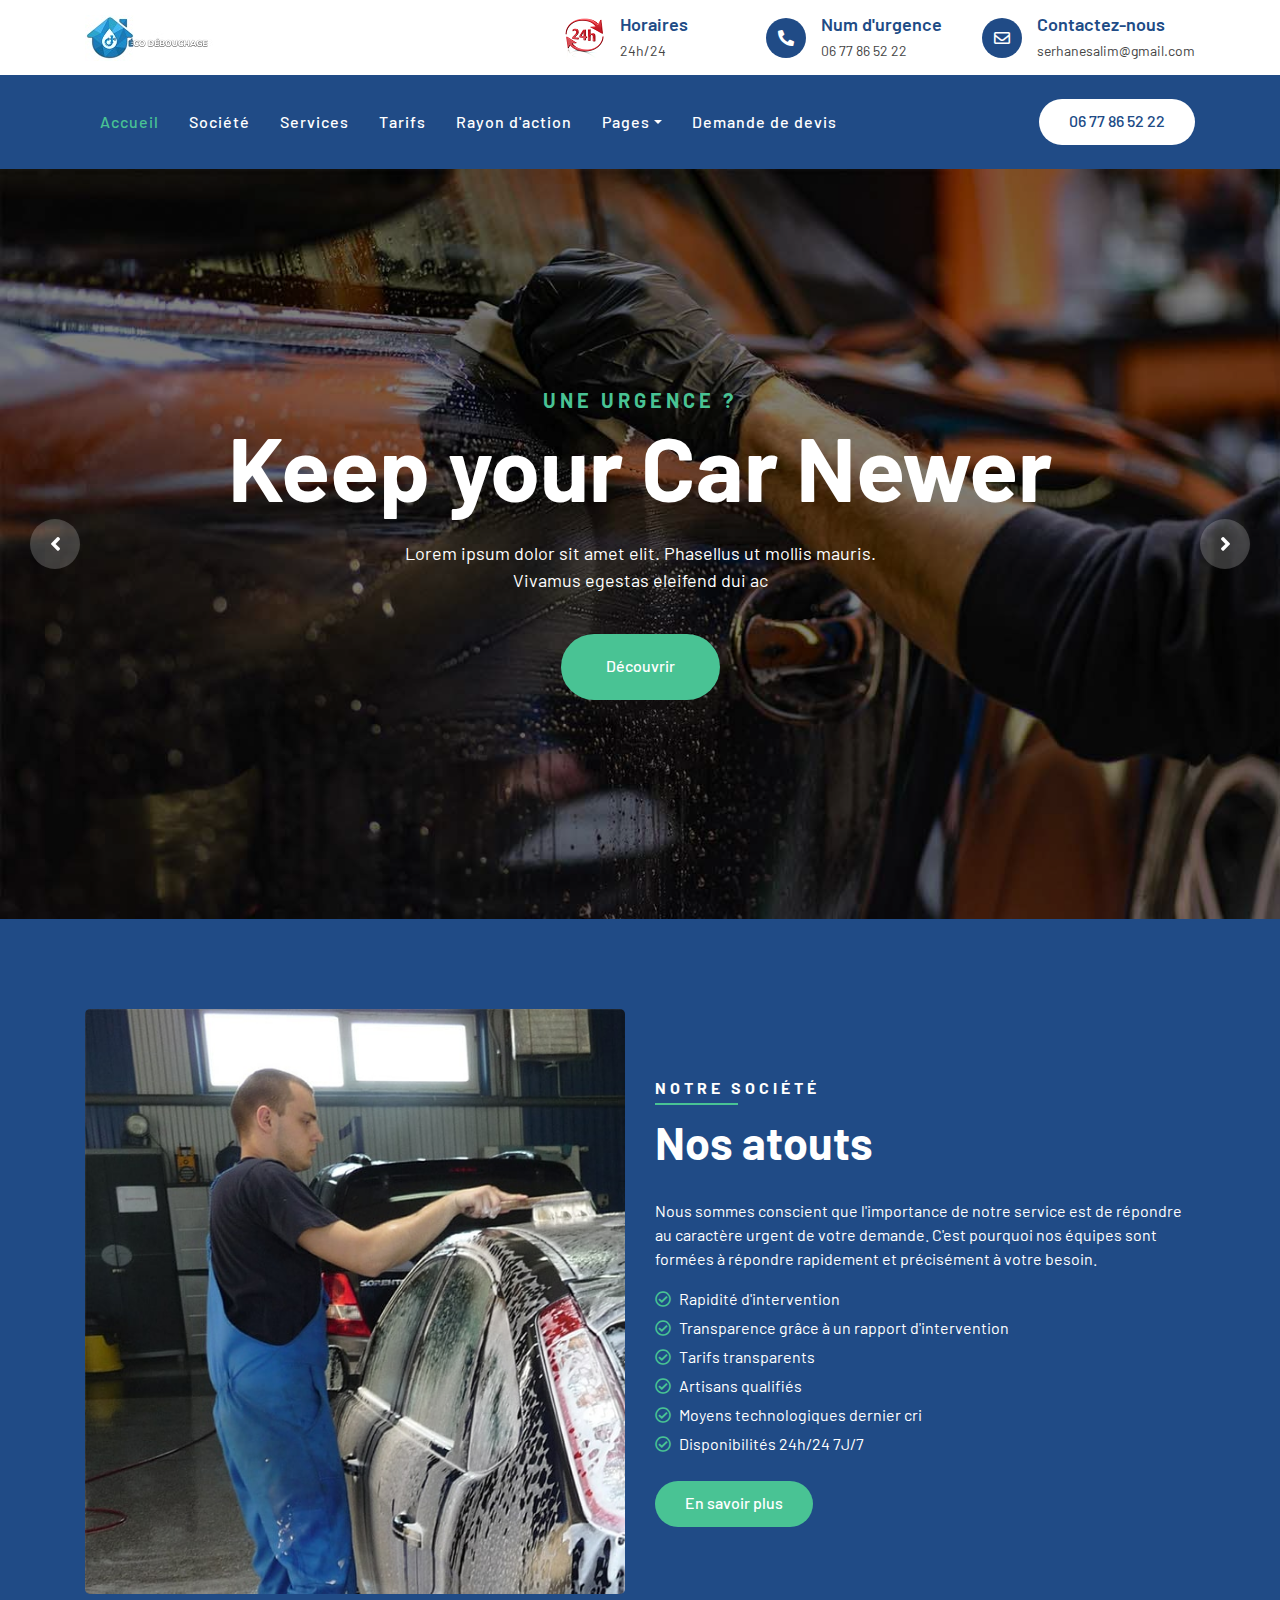
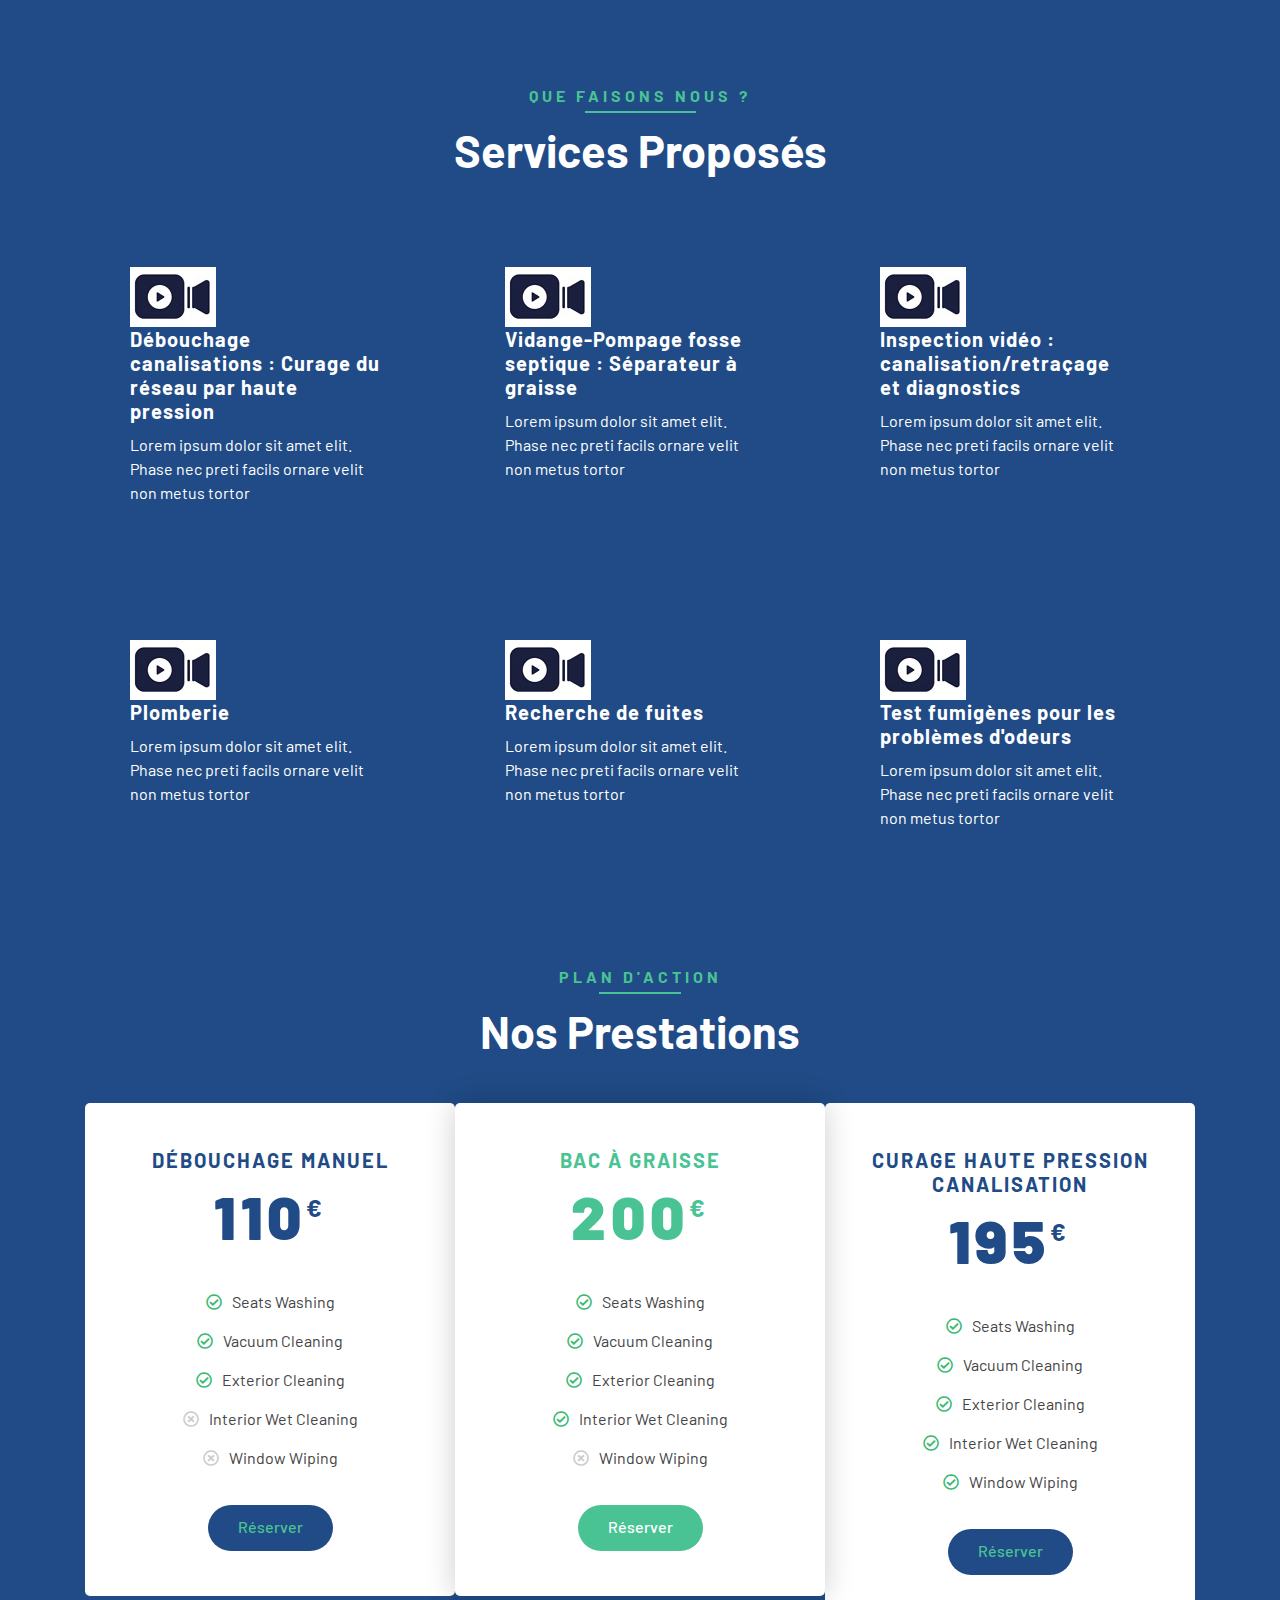
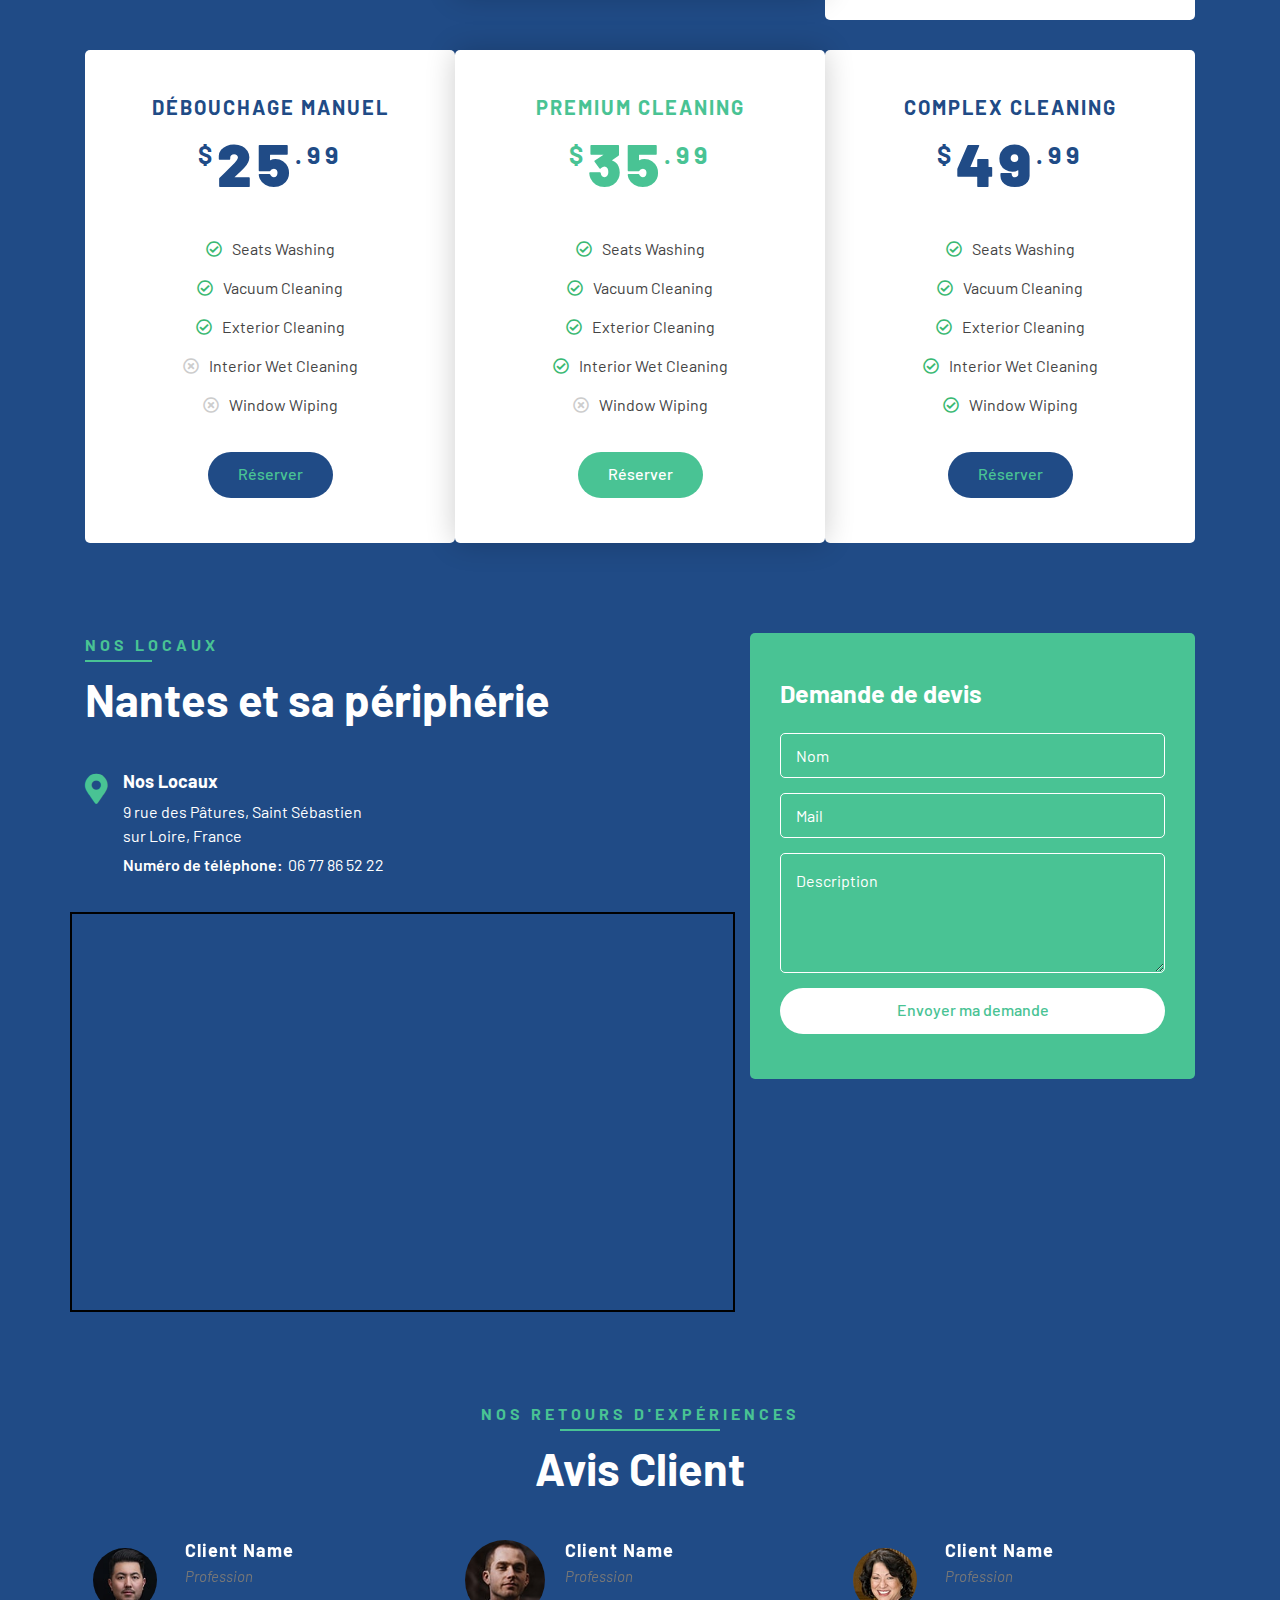
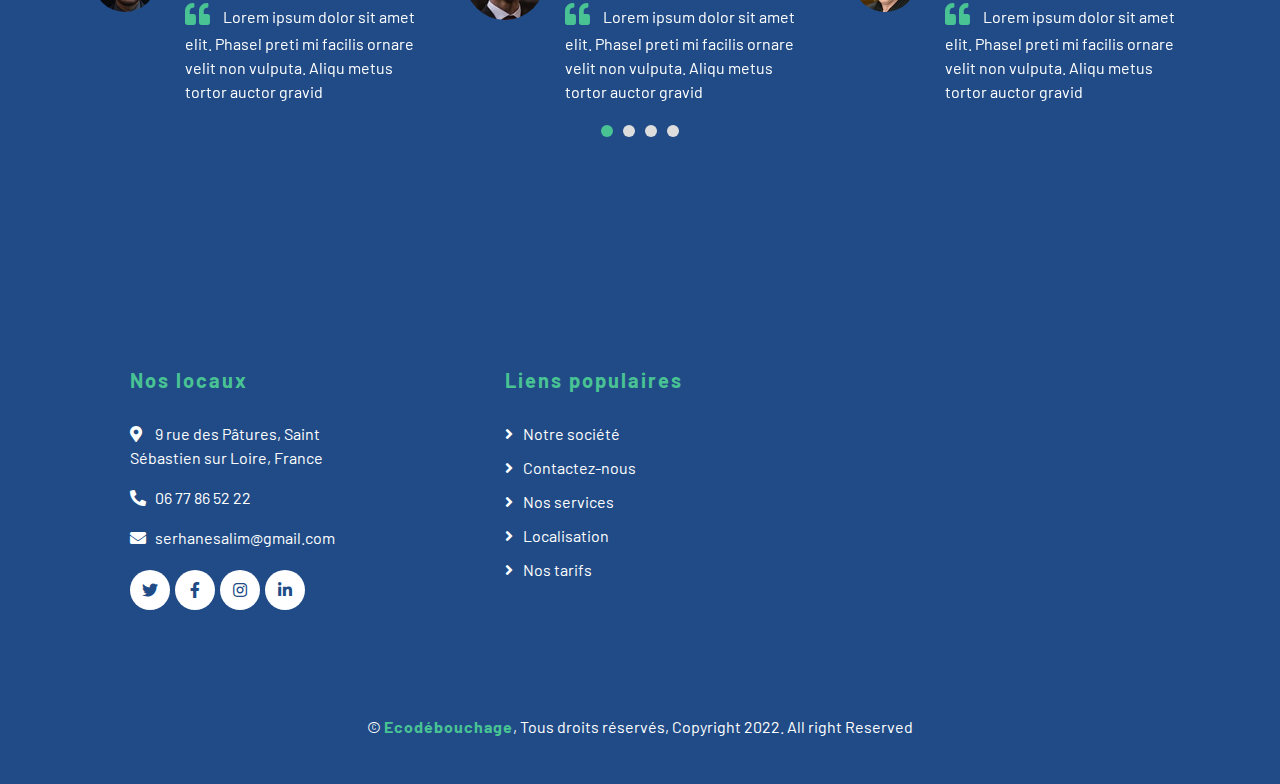
==== commit 14082384: "23e Version ajout des ancres sur les liens" ====
--- a/index.html
+++ b/index.html
@@ -164,6 +164,7 @@
         
 
         <!-- About Start -->
+        <div id="a-about" ></div>
         <div class="about">
             <div class="container">
                 <div class="row align-items-center">
@@ -199,6 +200,7 @@
 
 
         <!-- Service Start -->
+        <div id="a-service" ></div>
         <div class="service">
             <div class="container">
                 <div class="section-header text-center">
@@ -265,6 +267,7 @@
         
         
         <!-- Price Start -->
+        <div id="tarifs" ></div> <!-- Ancre tarifs -->
         <div class="price">
             <div class="container">
                 <div class="section-header text-center">
@@ -523,22 +526,22 @@
                     <div class="col-lg-3 col-md-6">
                         <div class="footer-link">
                             <h2>Liens populaires</h2>
-                            <a href="about.html">Notre société</a>
-                            <a href="contact.html">Contactez-nous</a>
-                            <a href="service.html">Nos services</a>
-                            <a href="location.html">Localisation</a>
-                            <a href="price.html">Nos tarifs</a>
-                        </div>
-                    </div>
-                    <div class="col-lg-3 col-md-6">
-                        <div class="footer-link">
+                            <a href="#a-about">Notre société</a>
+                            <a href="#ancre">Contactez-nous</a>
+                            <a href="#a-service">Nos services</a>
+                            <a href="#ancre">Localisation</a>
+                            <a href="#tarifs">Nos tarifs</a>
+                        </div>
+                    </div>
+                    <div class="col-lg-3 col-md-6">
+                        <!-- <div class="footer-link">
                             <h2>Liens utiles</h2>
                             <a href="">Conditions d'utilisation</a>
                             <a href="">Politique de confidentialité</a>
                             <a href="">Cookies</a>
                             <a href="">Aide</a>
                             <a href="">FAQ</a>
-                        </div>
+                        </div> -->
                     </div>
                 </div>
             </div>
--- a/css/style.css
+++ b/css/style.css
@@ -879,20 +879,20 @@
 }
 
 .price .price-body {
-    padding: 0 0 20px 0;
-}
-
-.price .price-body ul {
+    padding: 0 0 20px 0;   
+}
+
+.price .price-body ul {  
     margin: 0;
     padding: 0;
     list-style: none;
 }
 
-.price .price-body ul li {
+.price .price-body ul li {  
     padding: 0 0 15px 0;
 }
 
-.price .price-body ul li i {
+.price .price-body ul li i { 
     margin-right: 10px;
 }
 
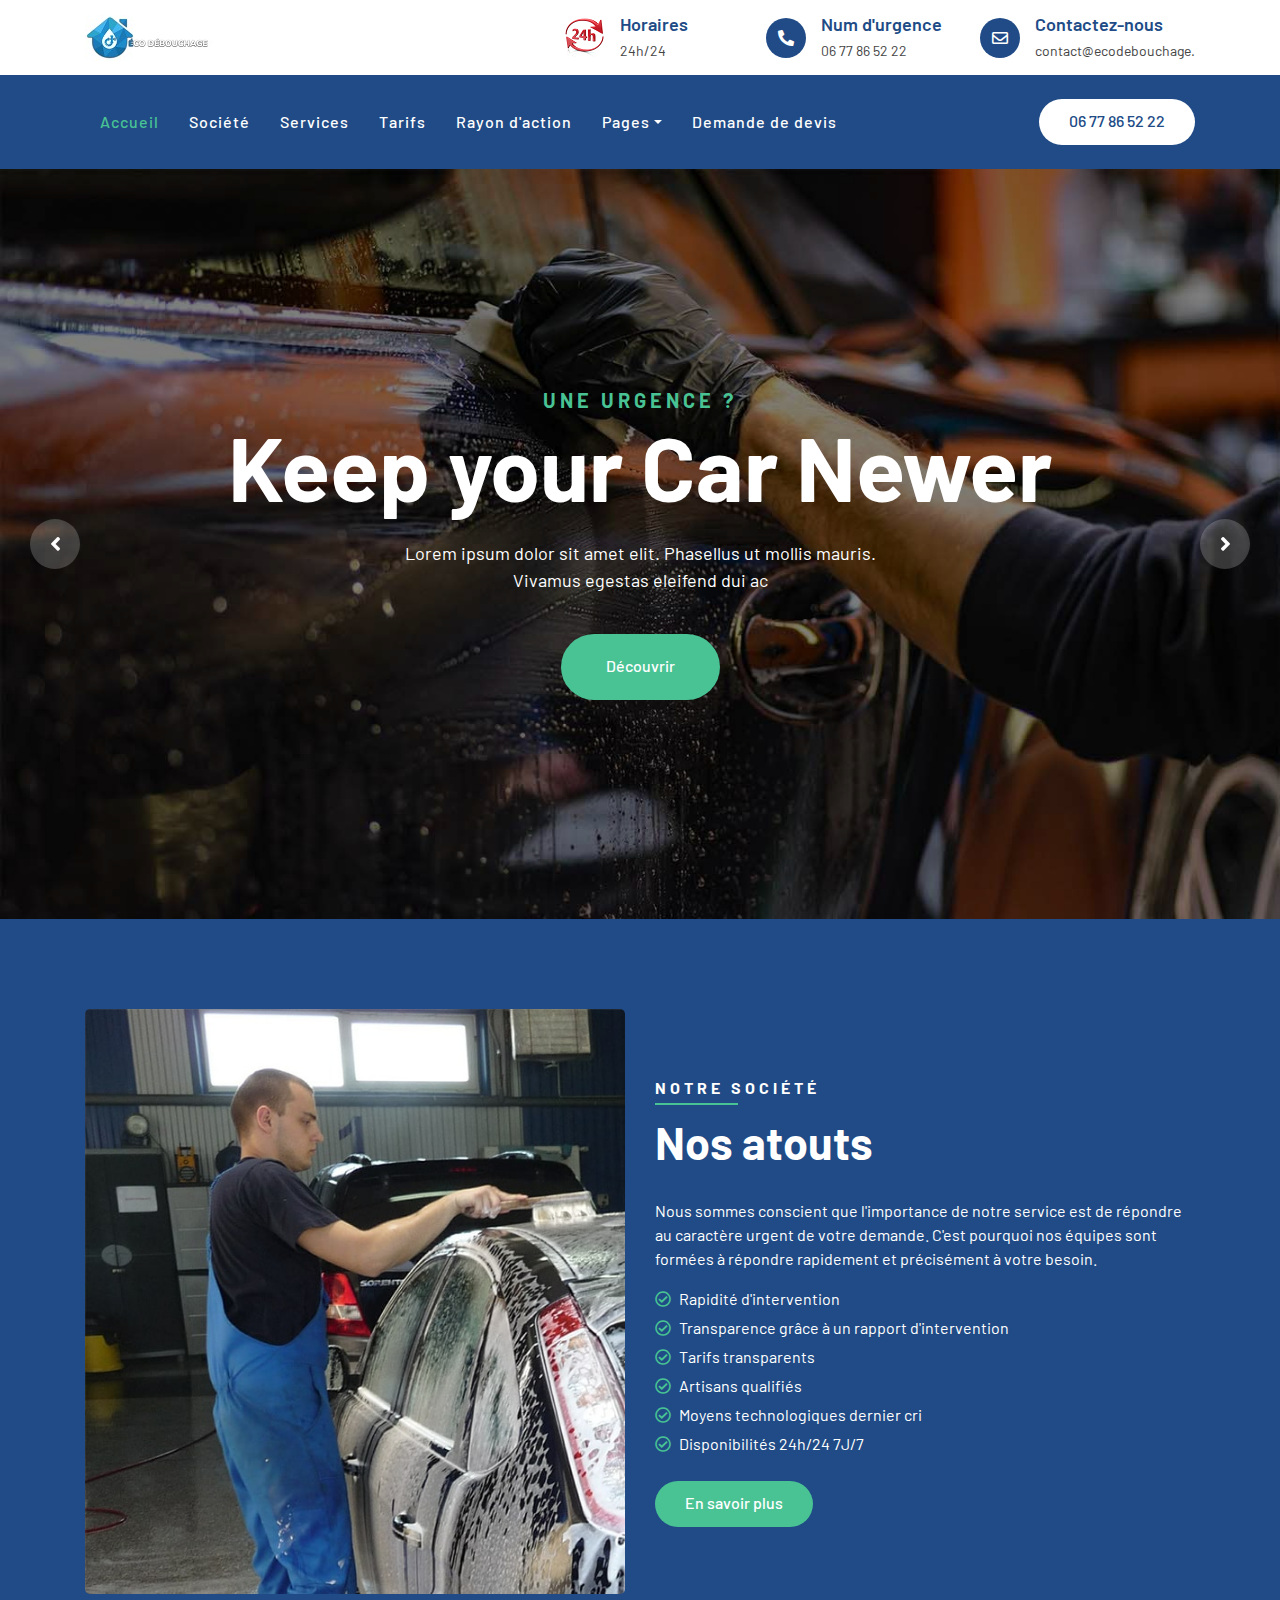
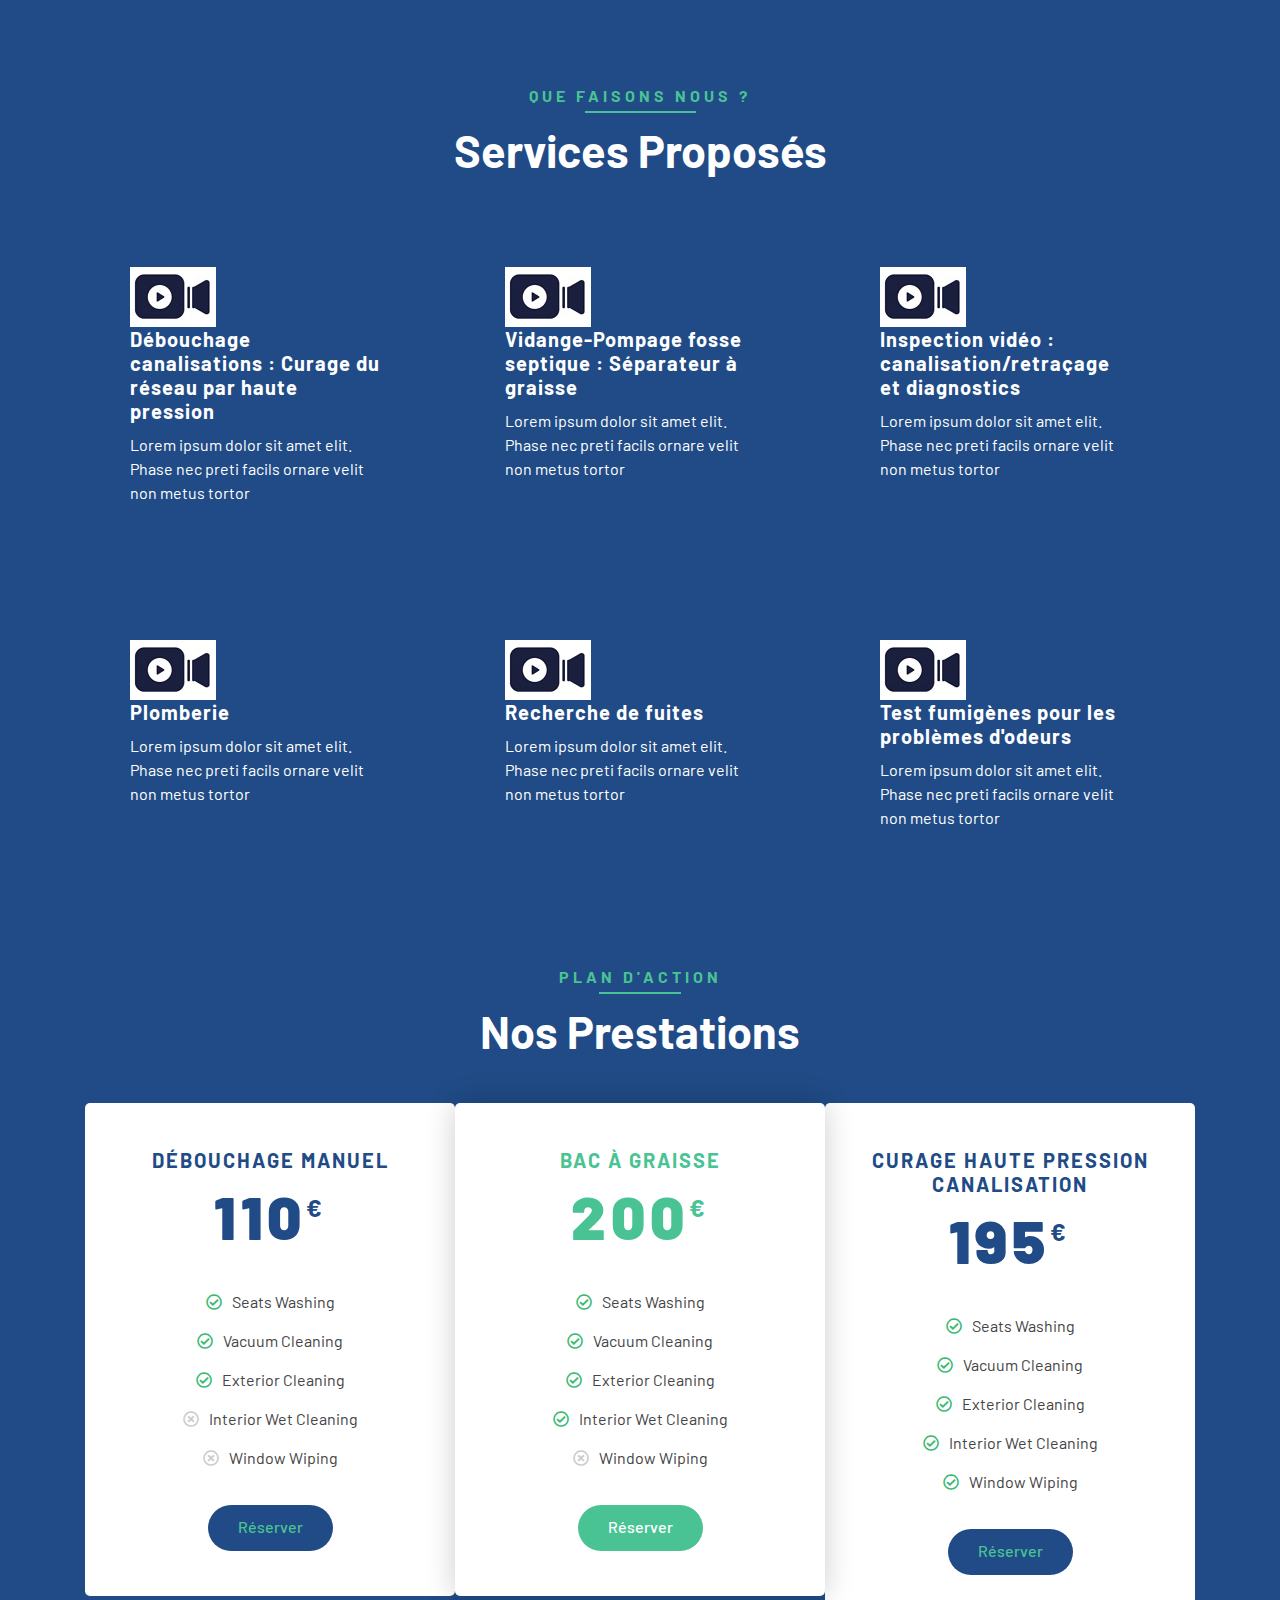
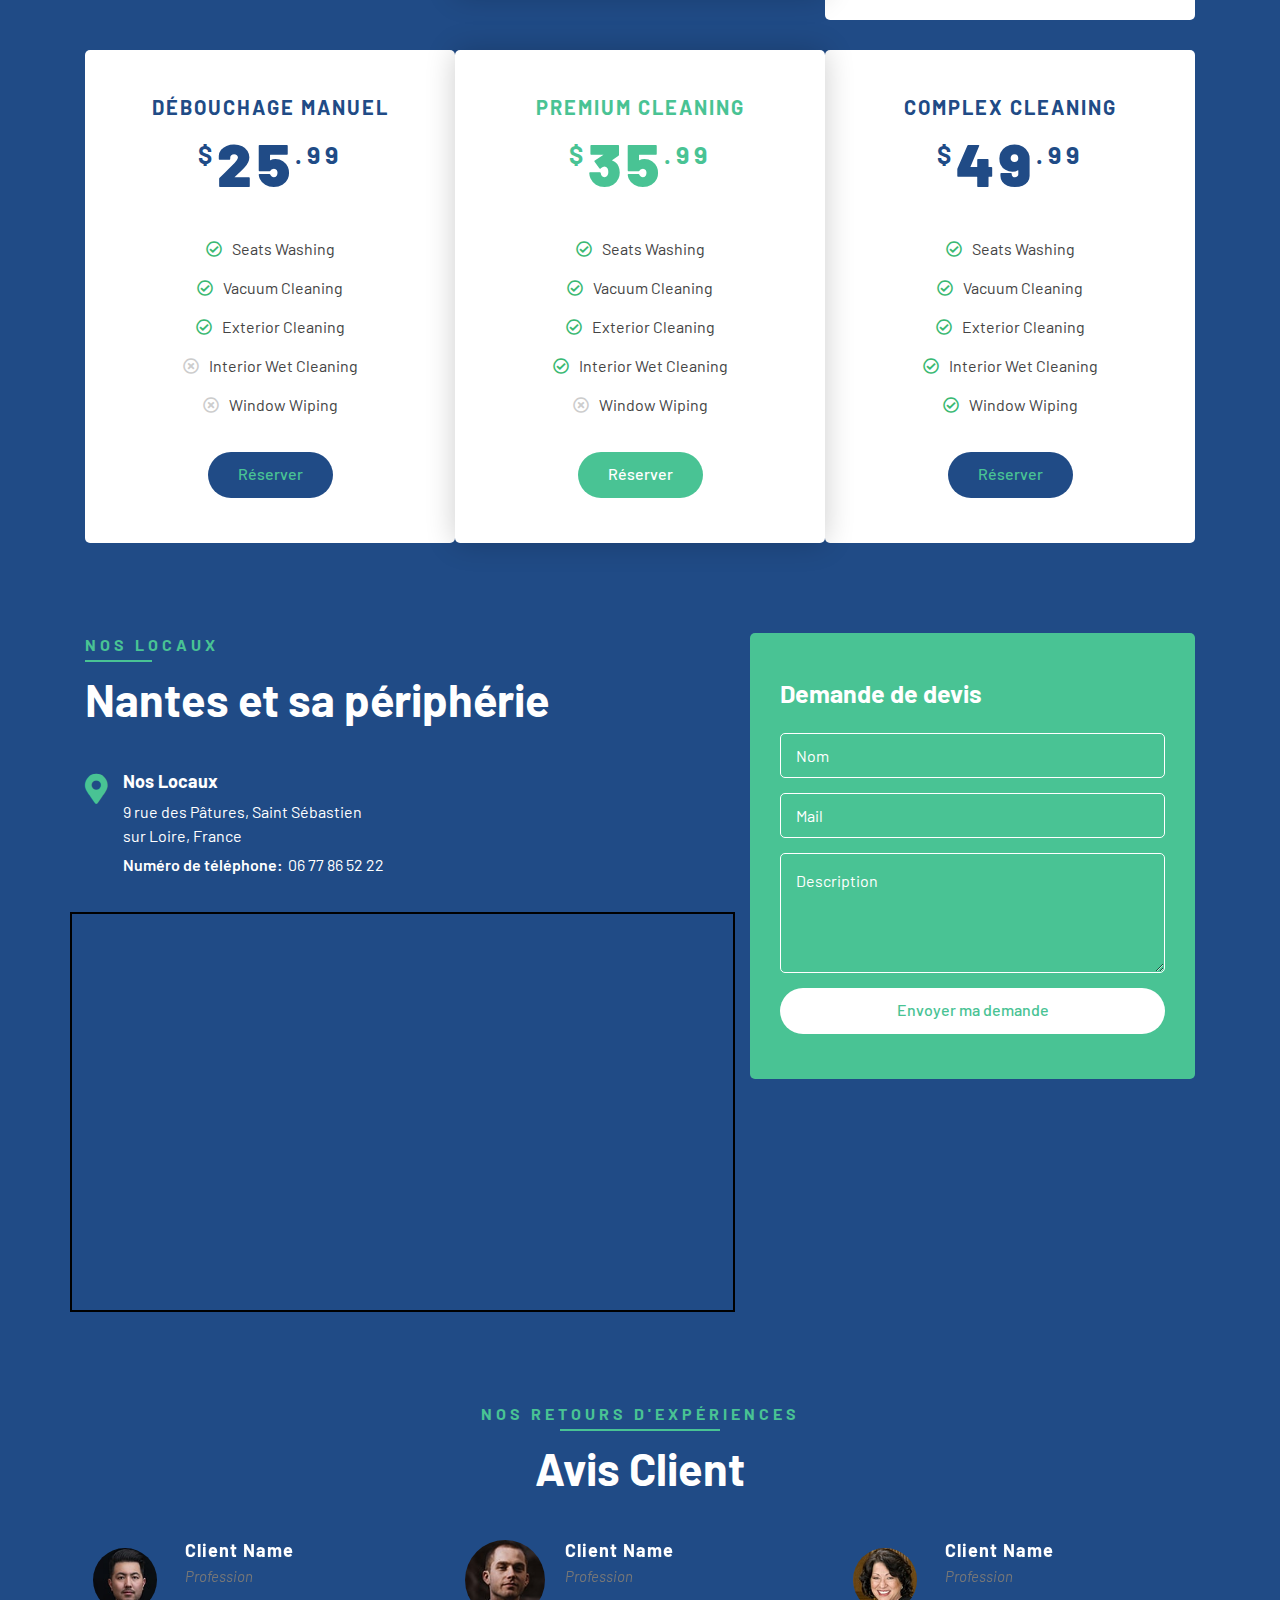
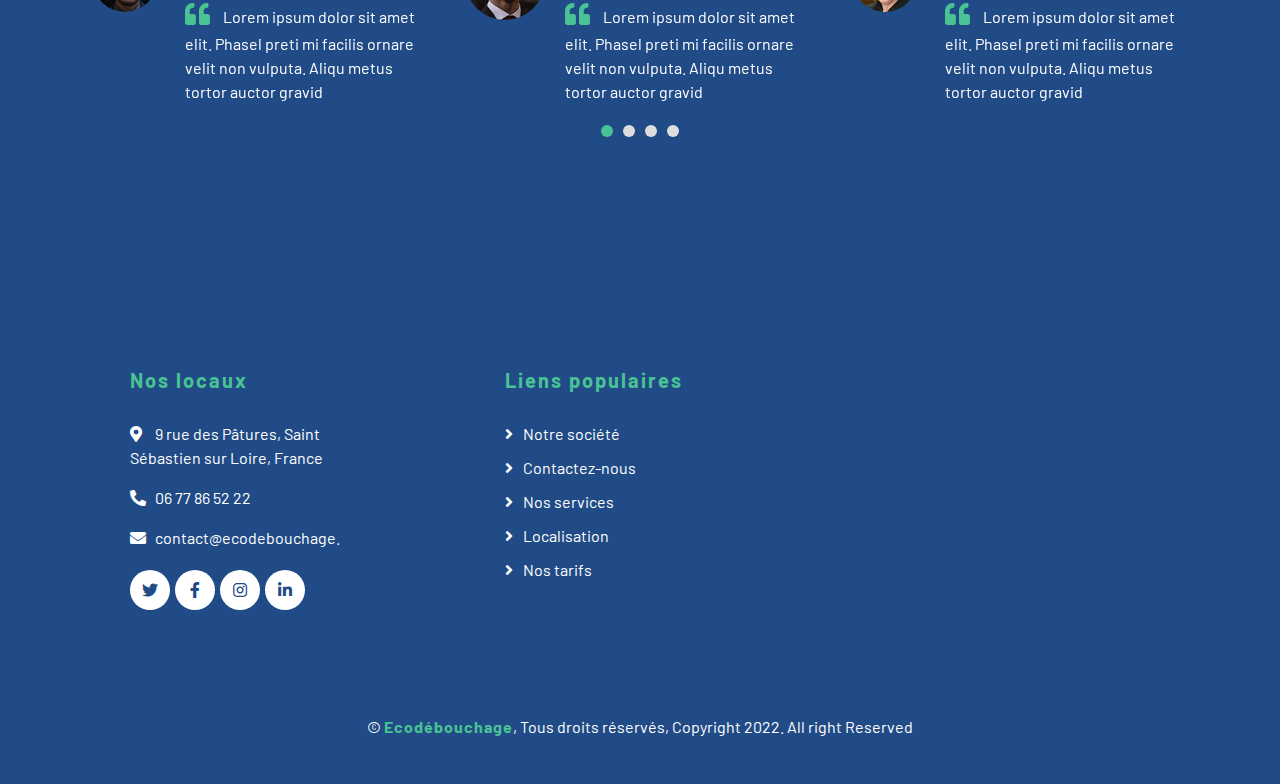
==== commit f574aab2: "24e version changement de l'adresse mail..." ====
--- a/index.html
+++ b/index.html
@@ -68,7 +68,7 @@
                                     </div>
                                     <div class="top-bar-text">
                                         <h3>Contactez-nous</h3>
-                                        <p>serhanesalim@gmail.com</p>
+                                        <p>contact@ecodebouchage.</p>
                                     </div>
                                 </div>
                             </div>
@@ -514,7 +514,7 @@
                             <h2>Nos locaux</h2>
                             <p><i class="fa fa-map-marker-alt"></i>9 rue des Pâtures, Saint Sébastien sur Loire, France</p>
                             <p><i class="fa fa-phone-alt"></i>06 77 86 52 22</p>
-                            <p><i class="fa fa-envelope"></i>serhanesalim@gmail.com</p>
+                            <p><i class="fa fa-envelope"></i>contact@ecodebouchage.</p>
                             <div class="footer-social">
                                 <a class="btn" href="https://twitter.com"><i class="fab fa-twitter"></i></a>
                                 <a class="btn" href="https://fr-fr.facebook.com"><i class="fab fa-facebook-f"></i></a>
